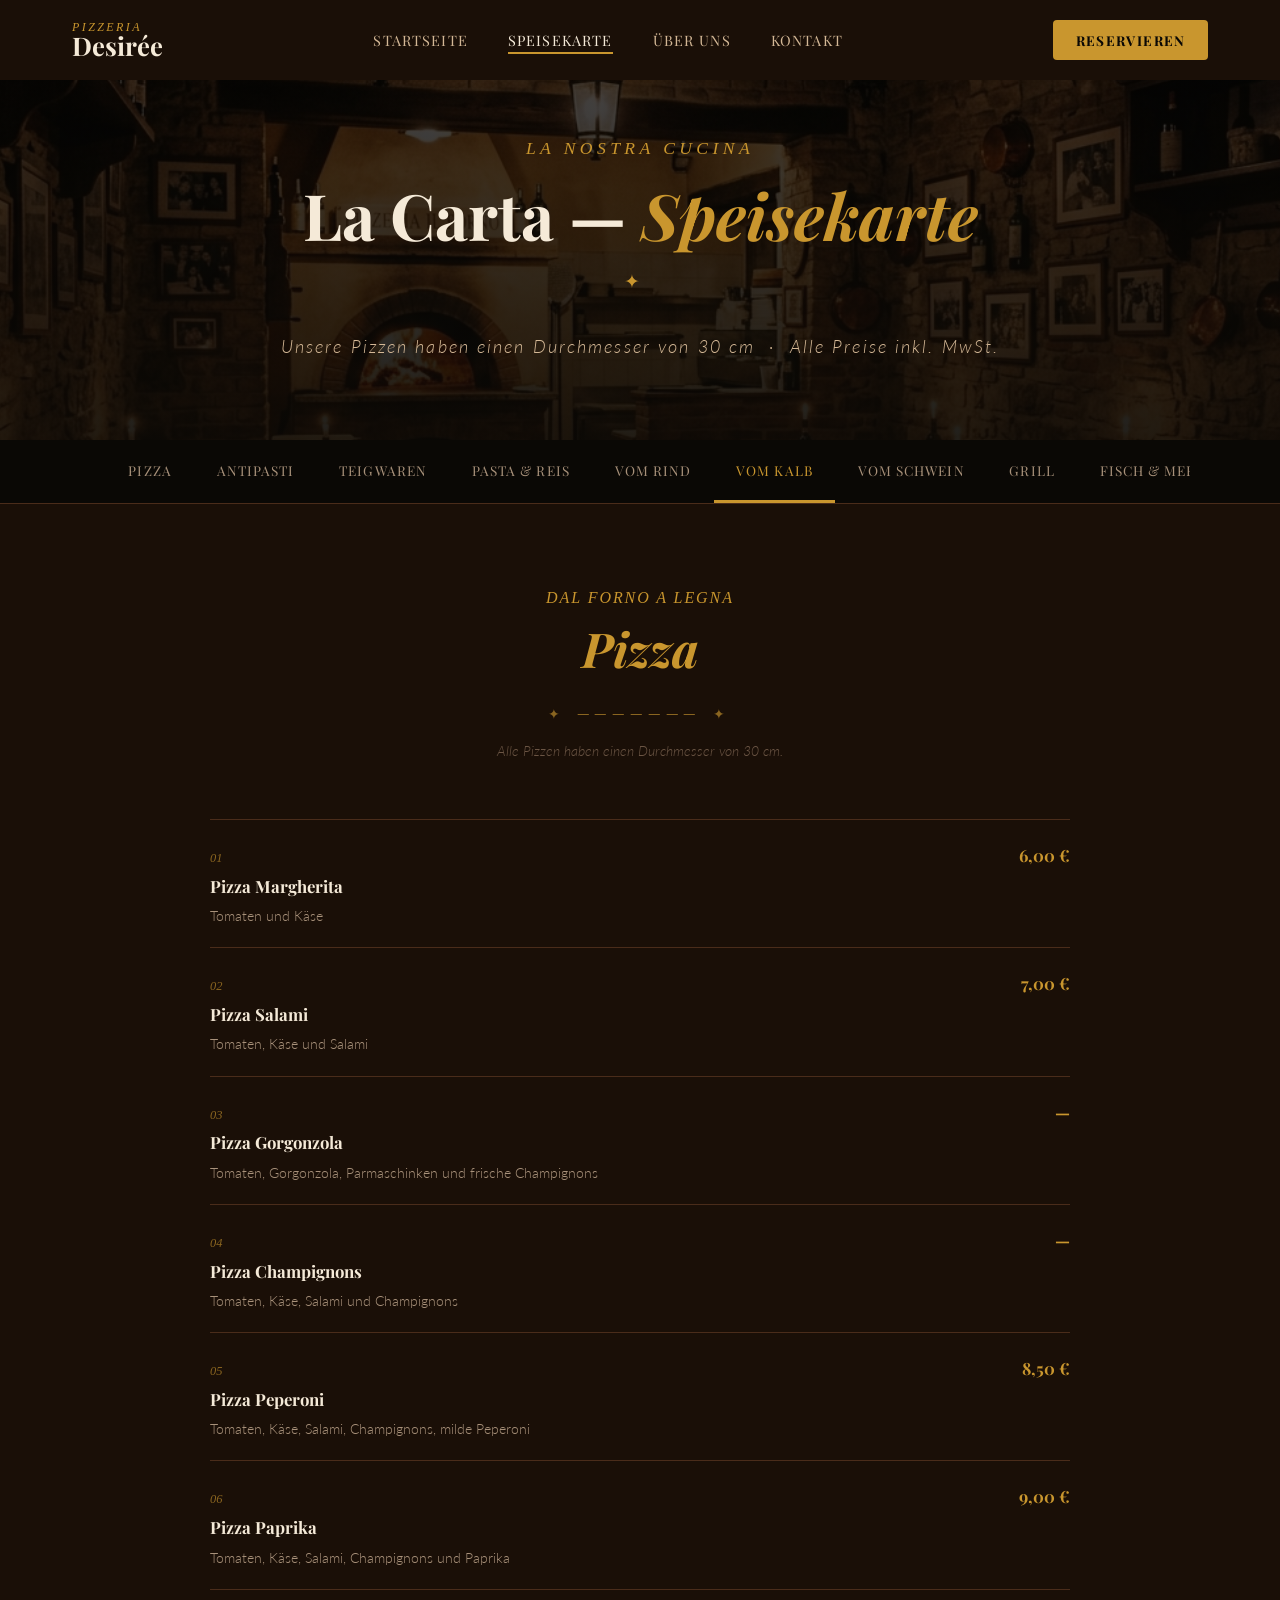
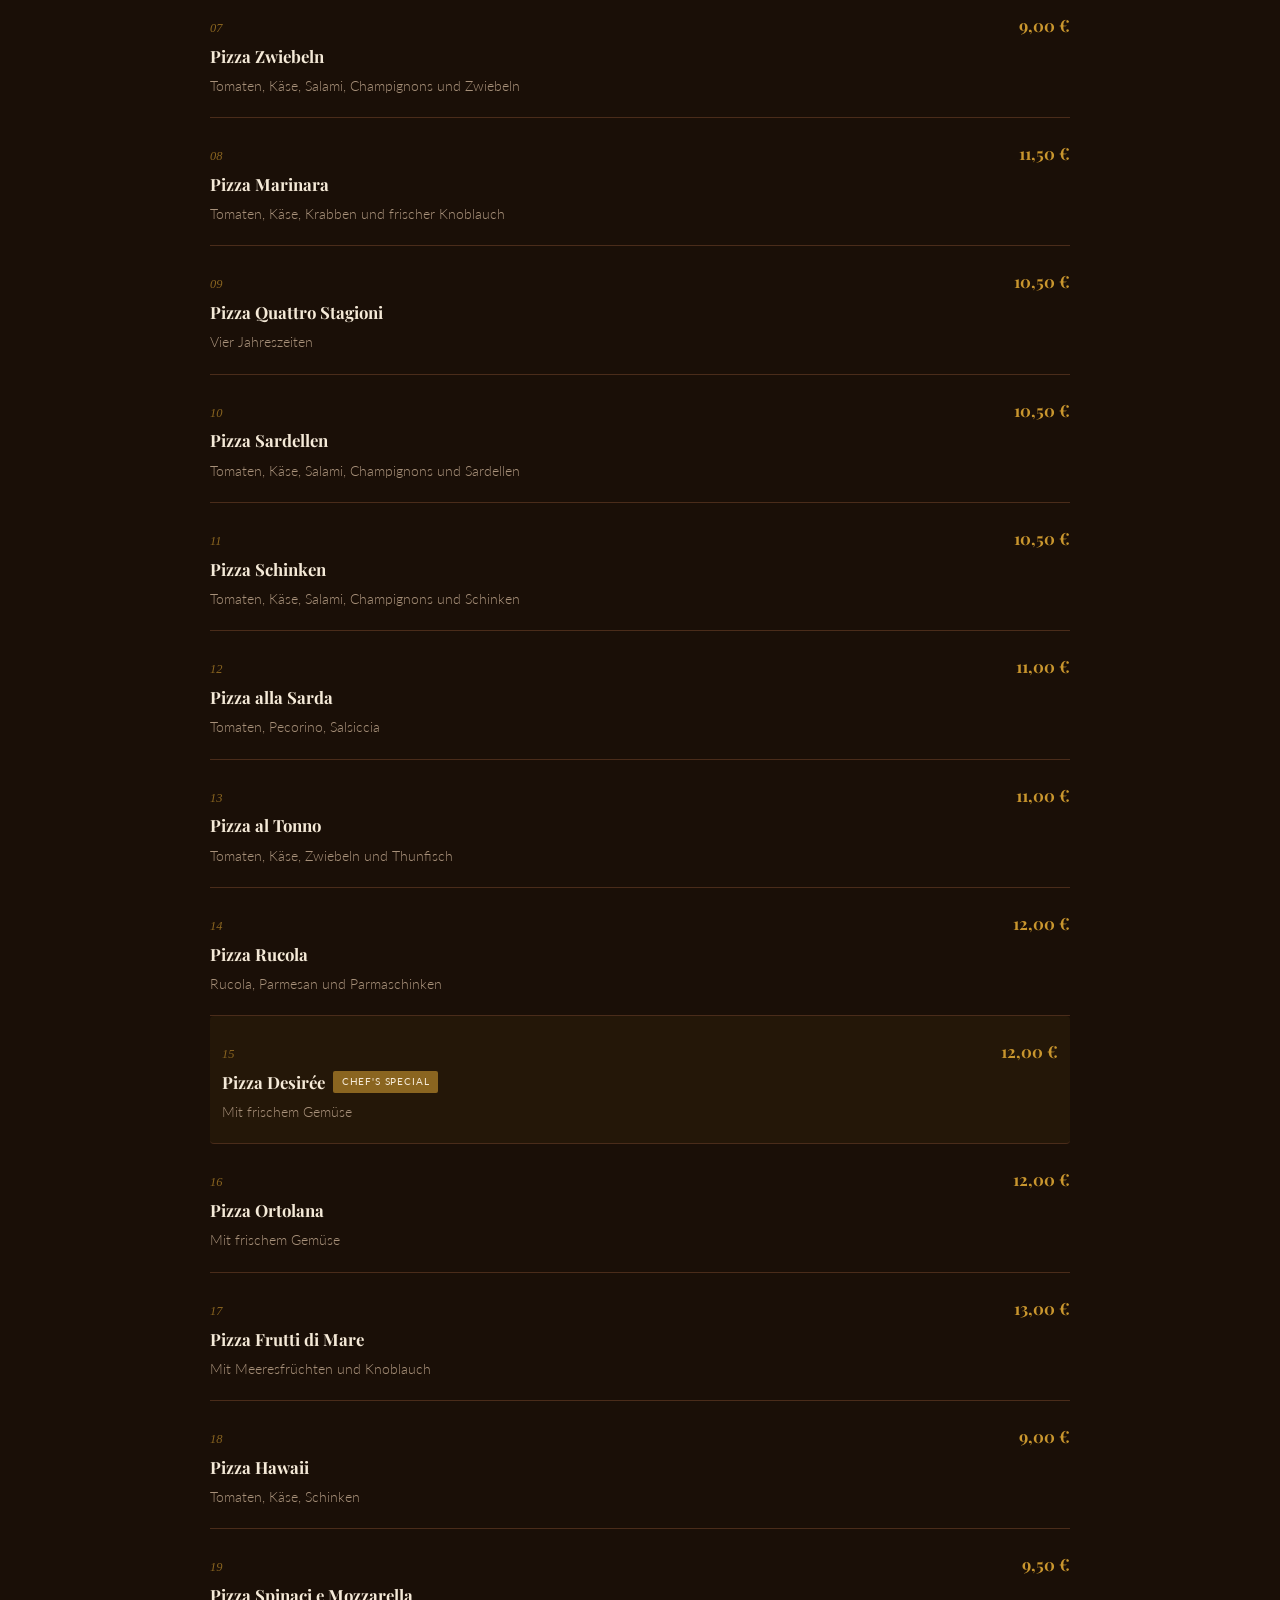
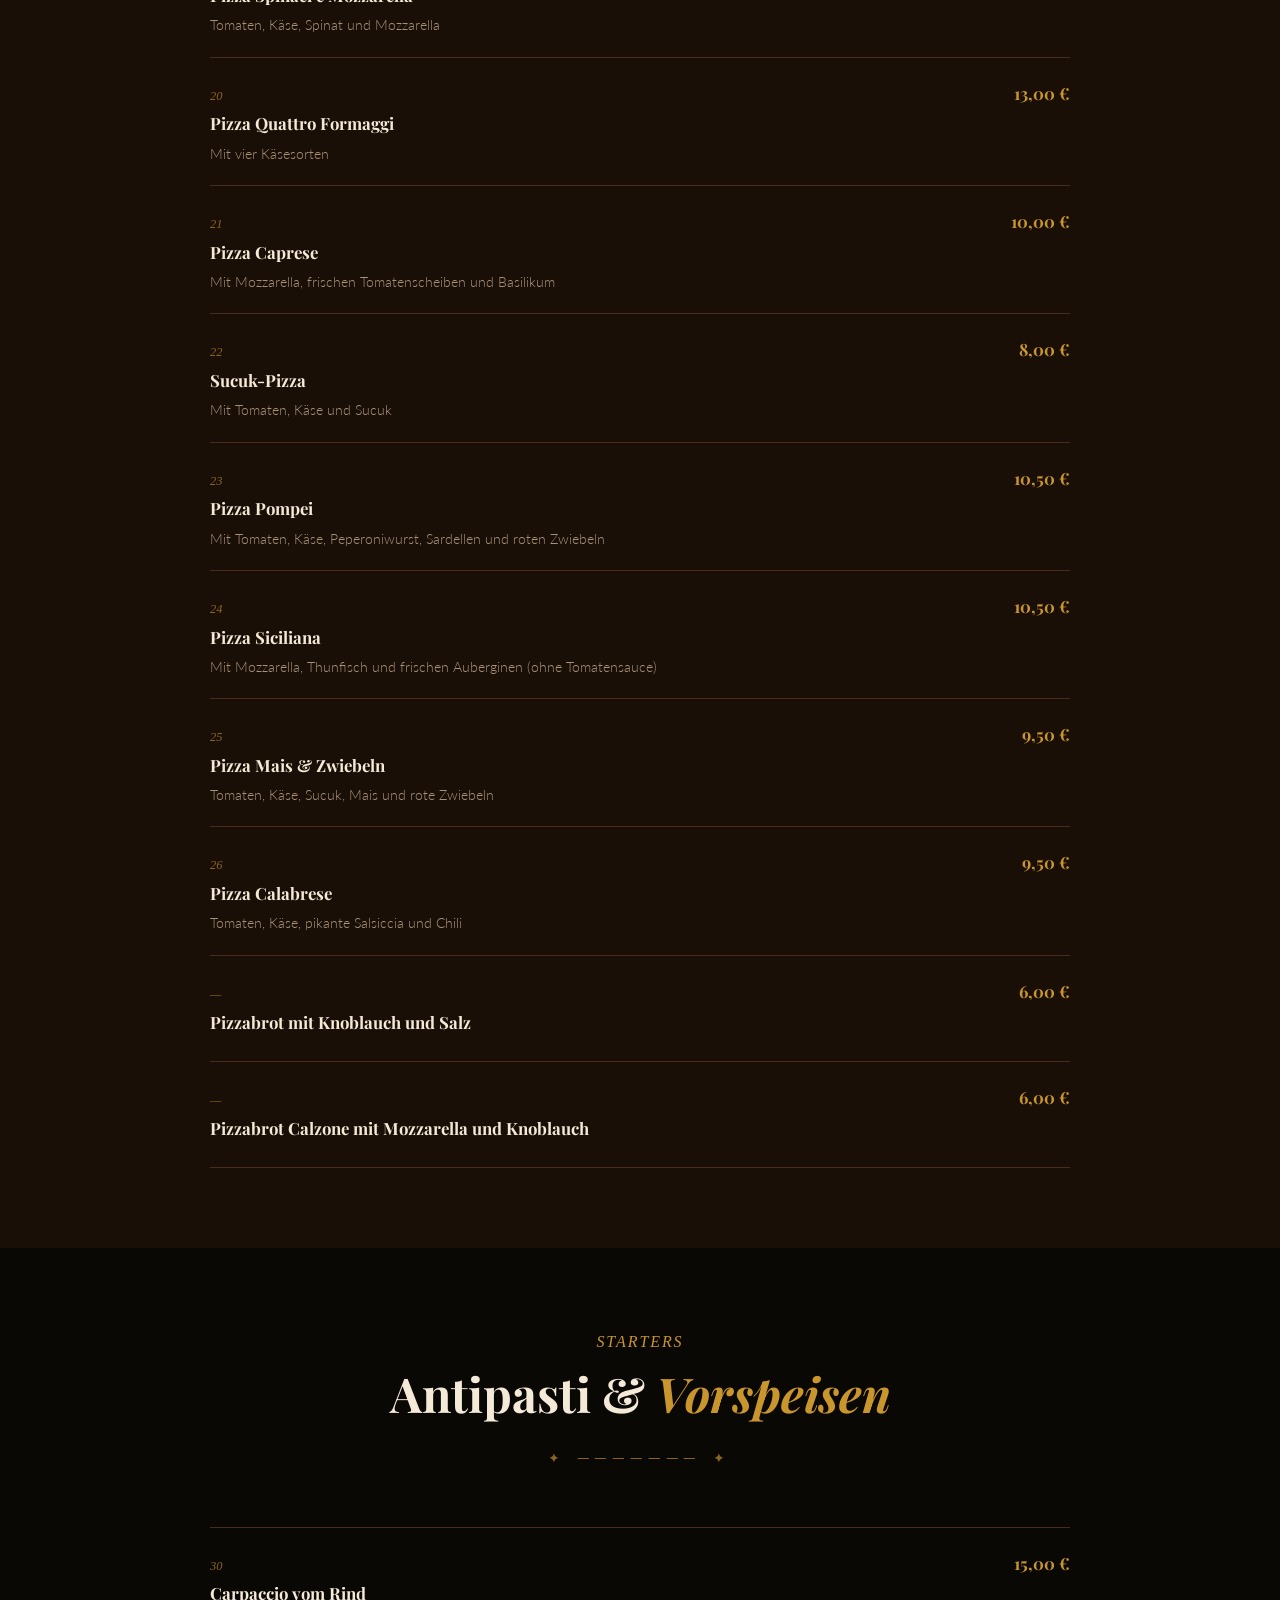
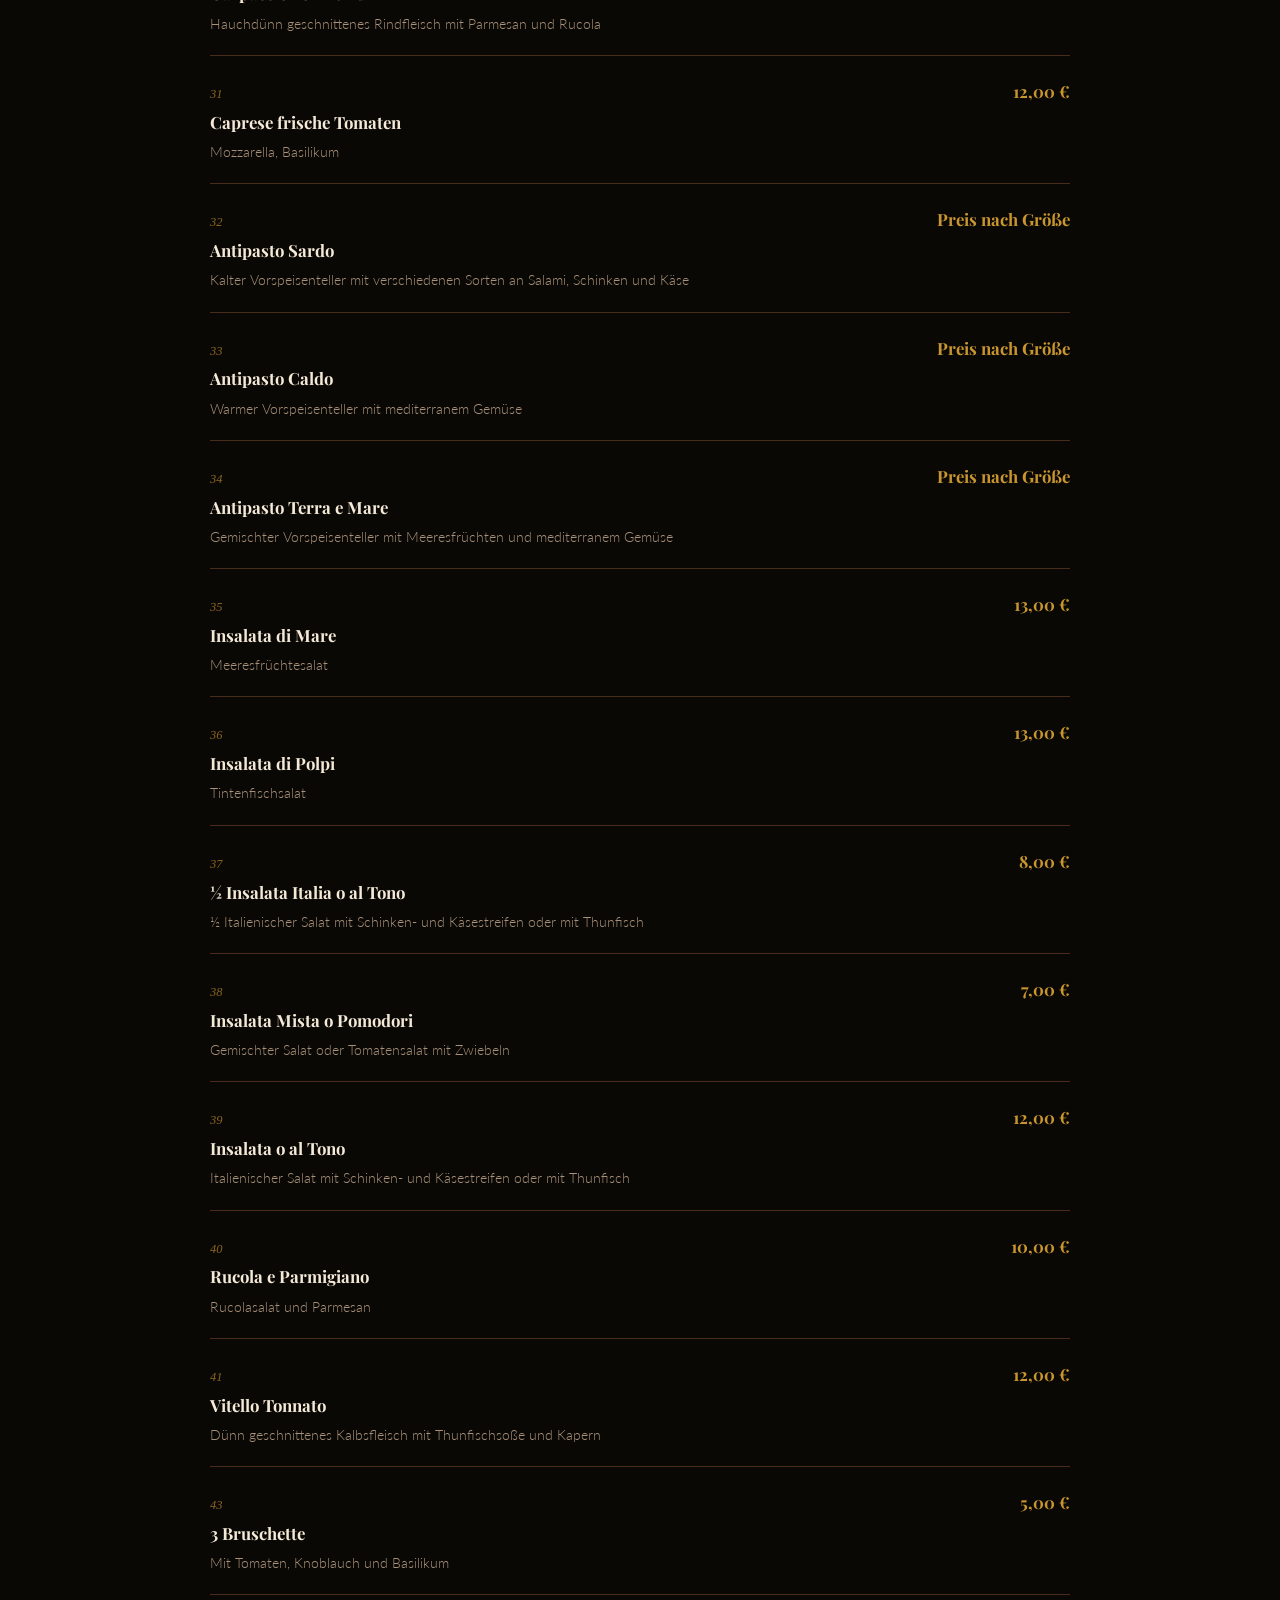
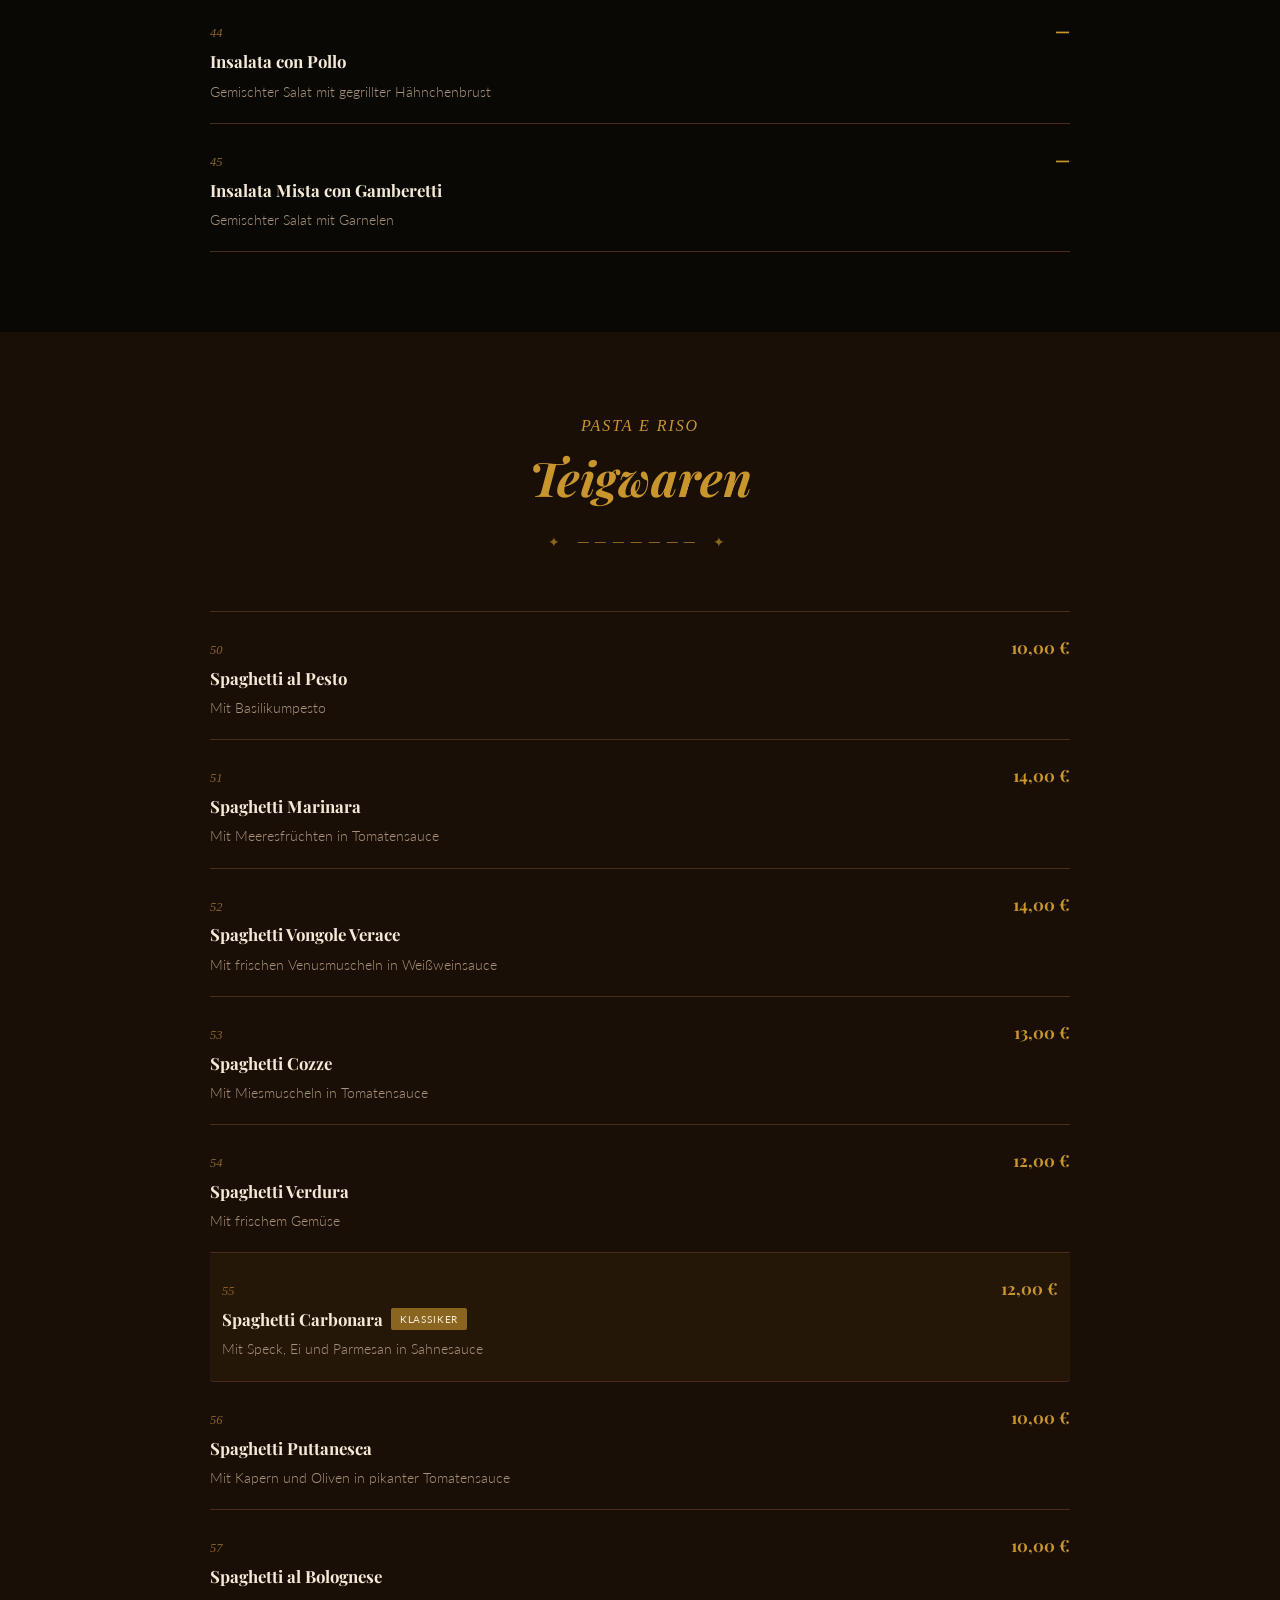
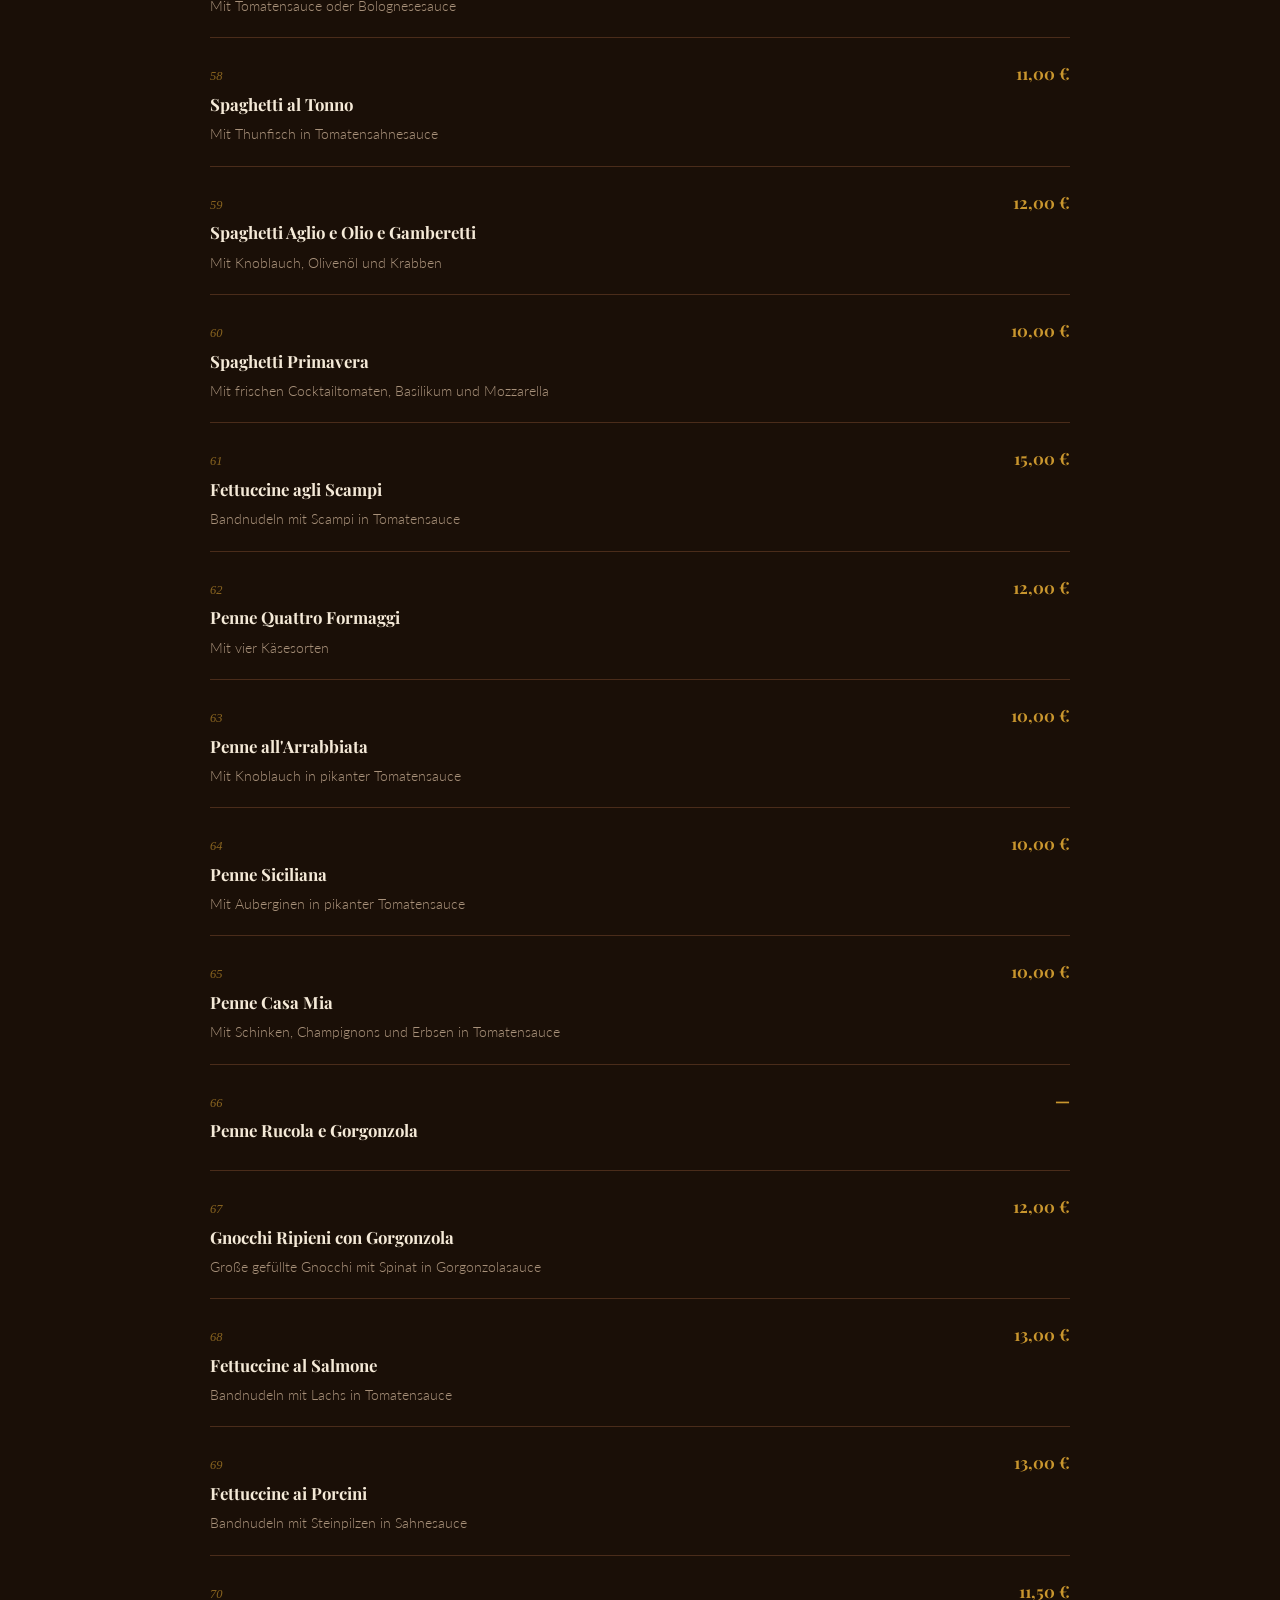
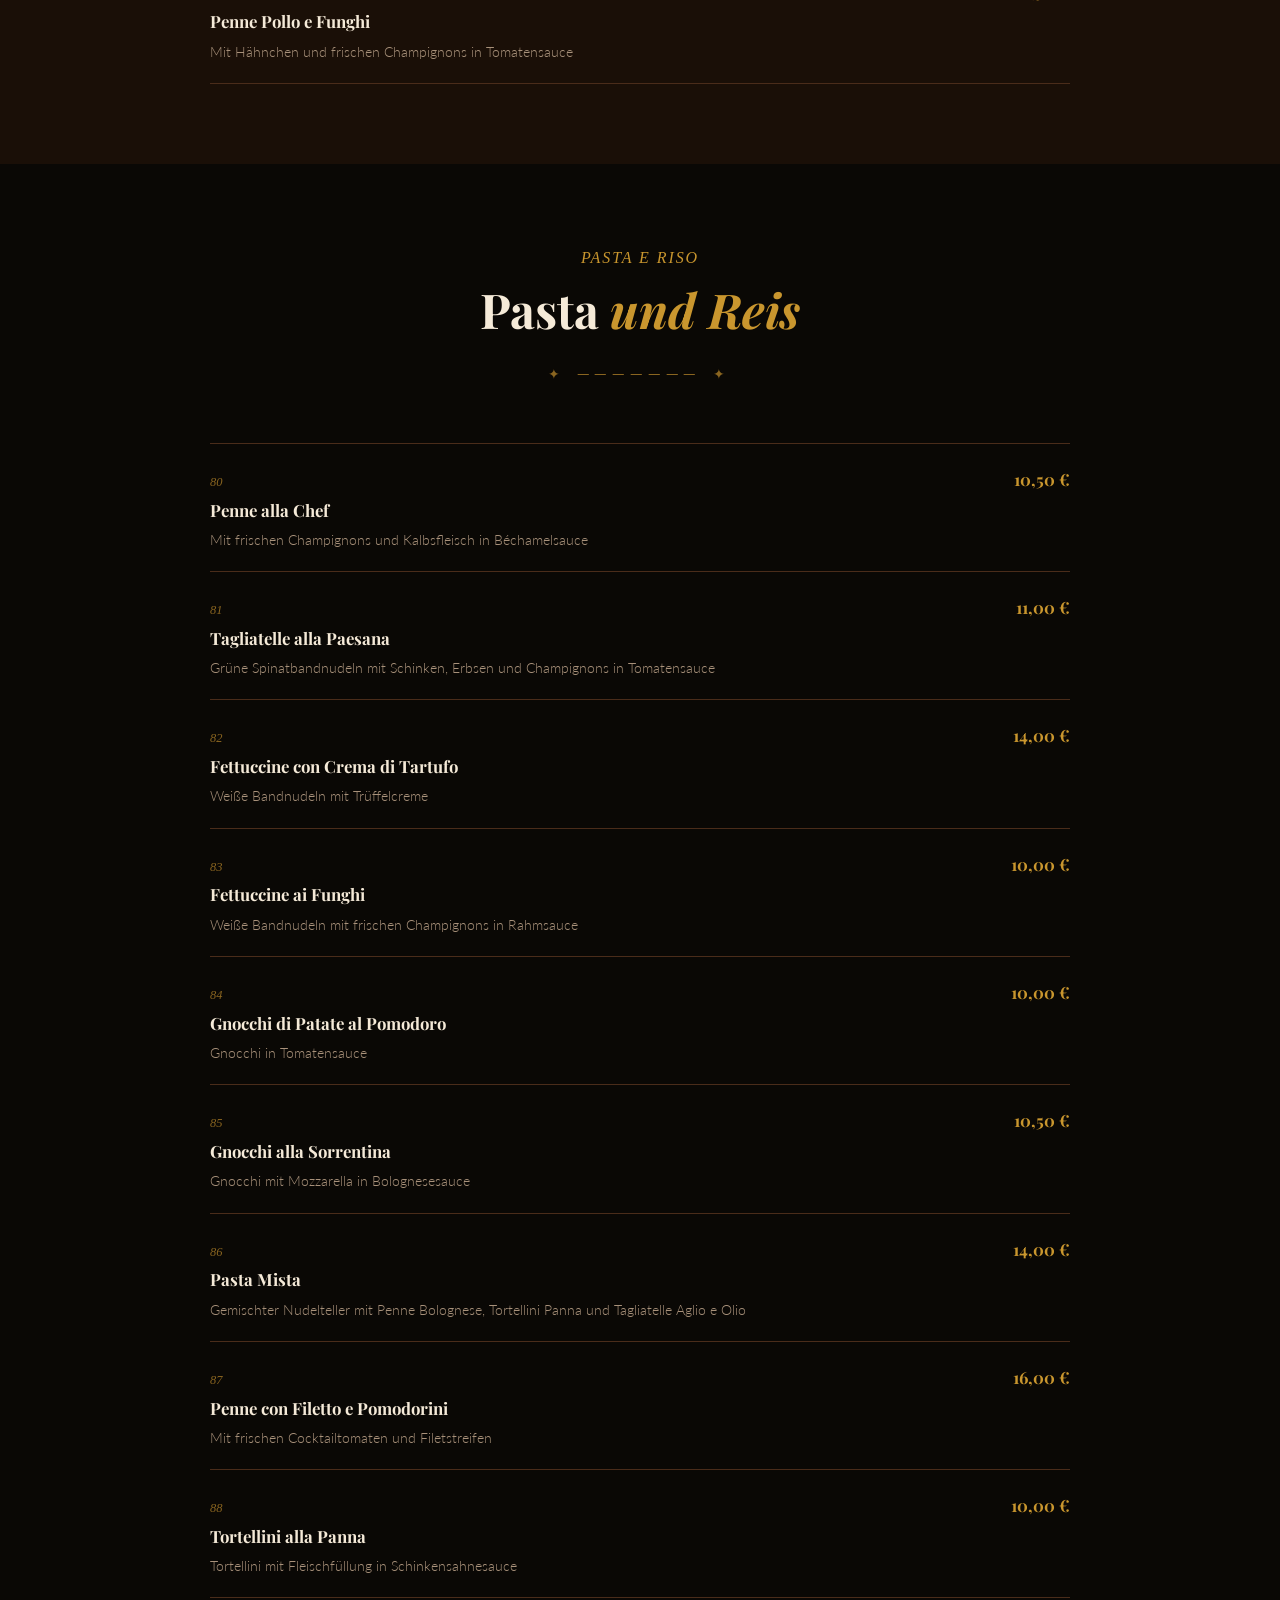
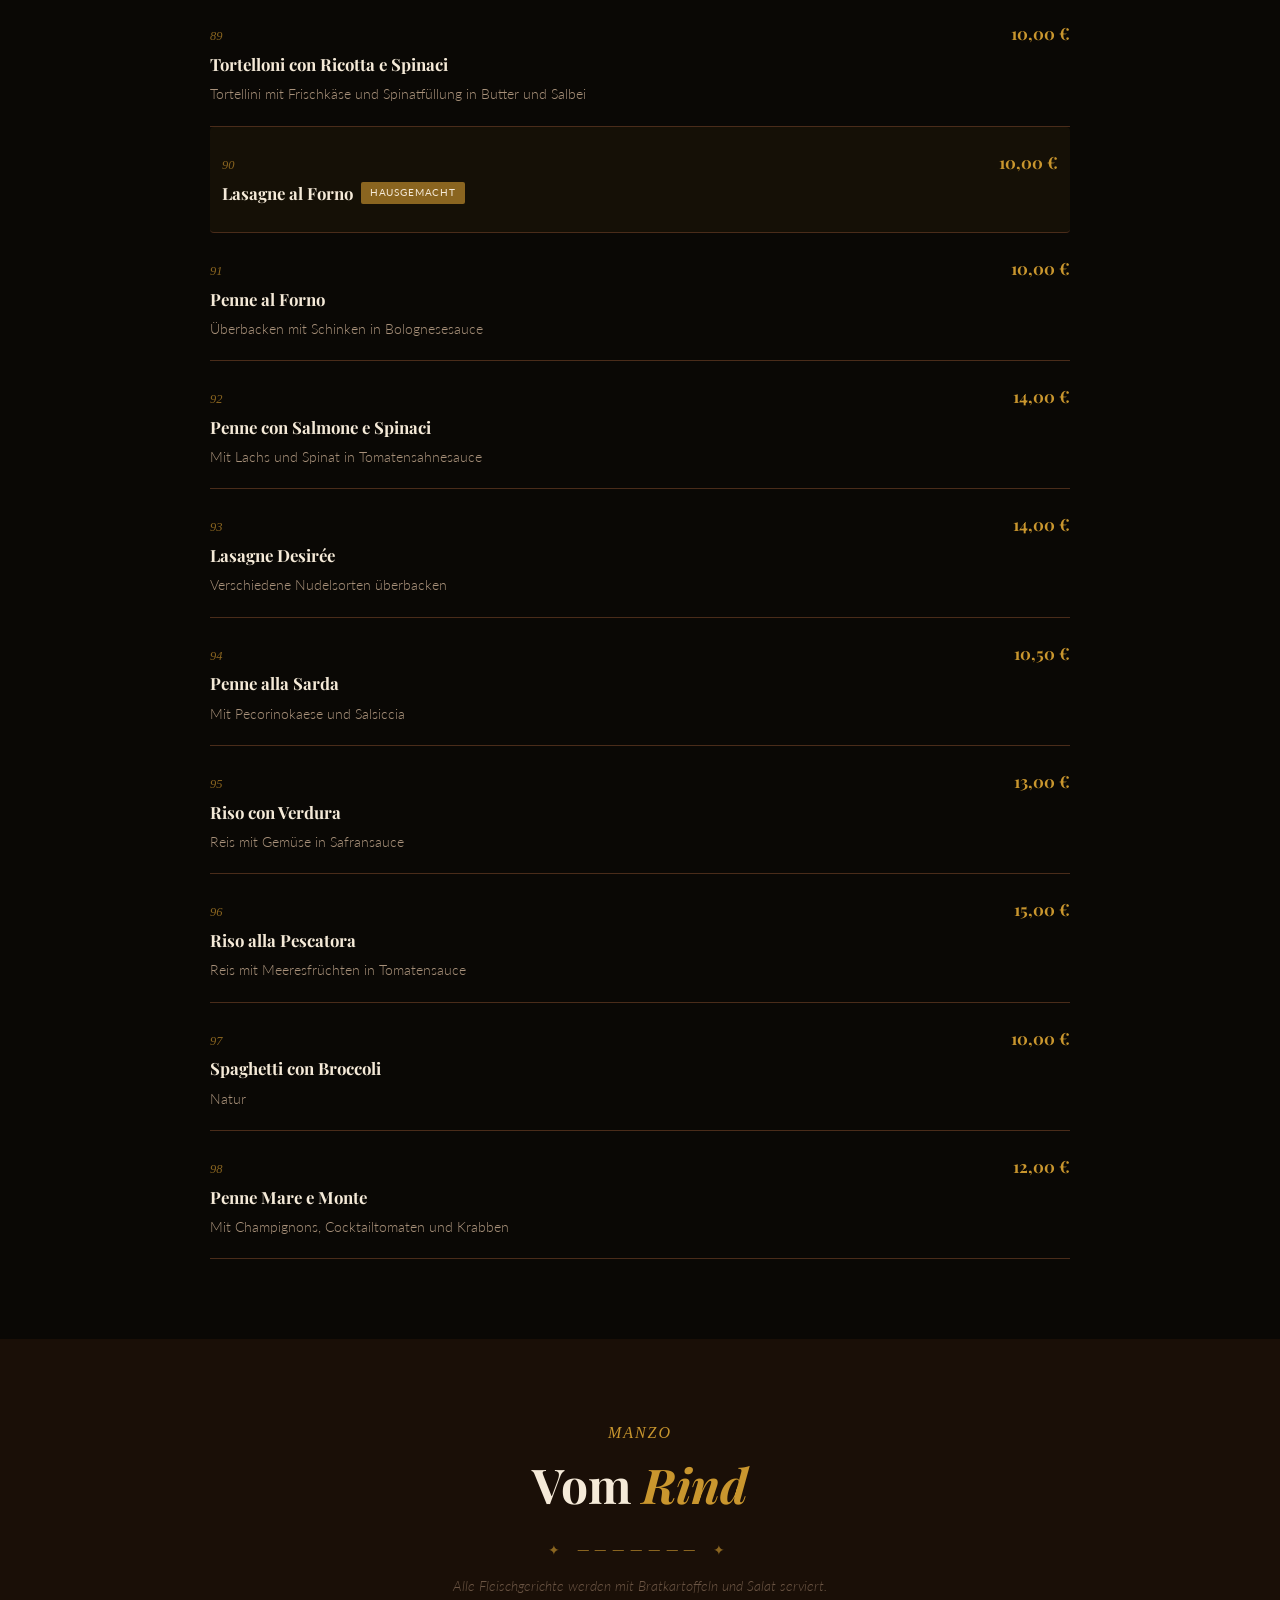
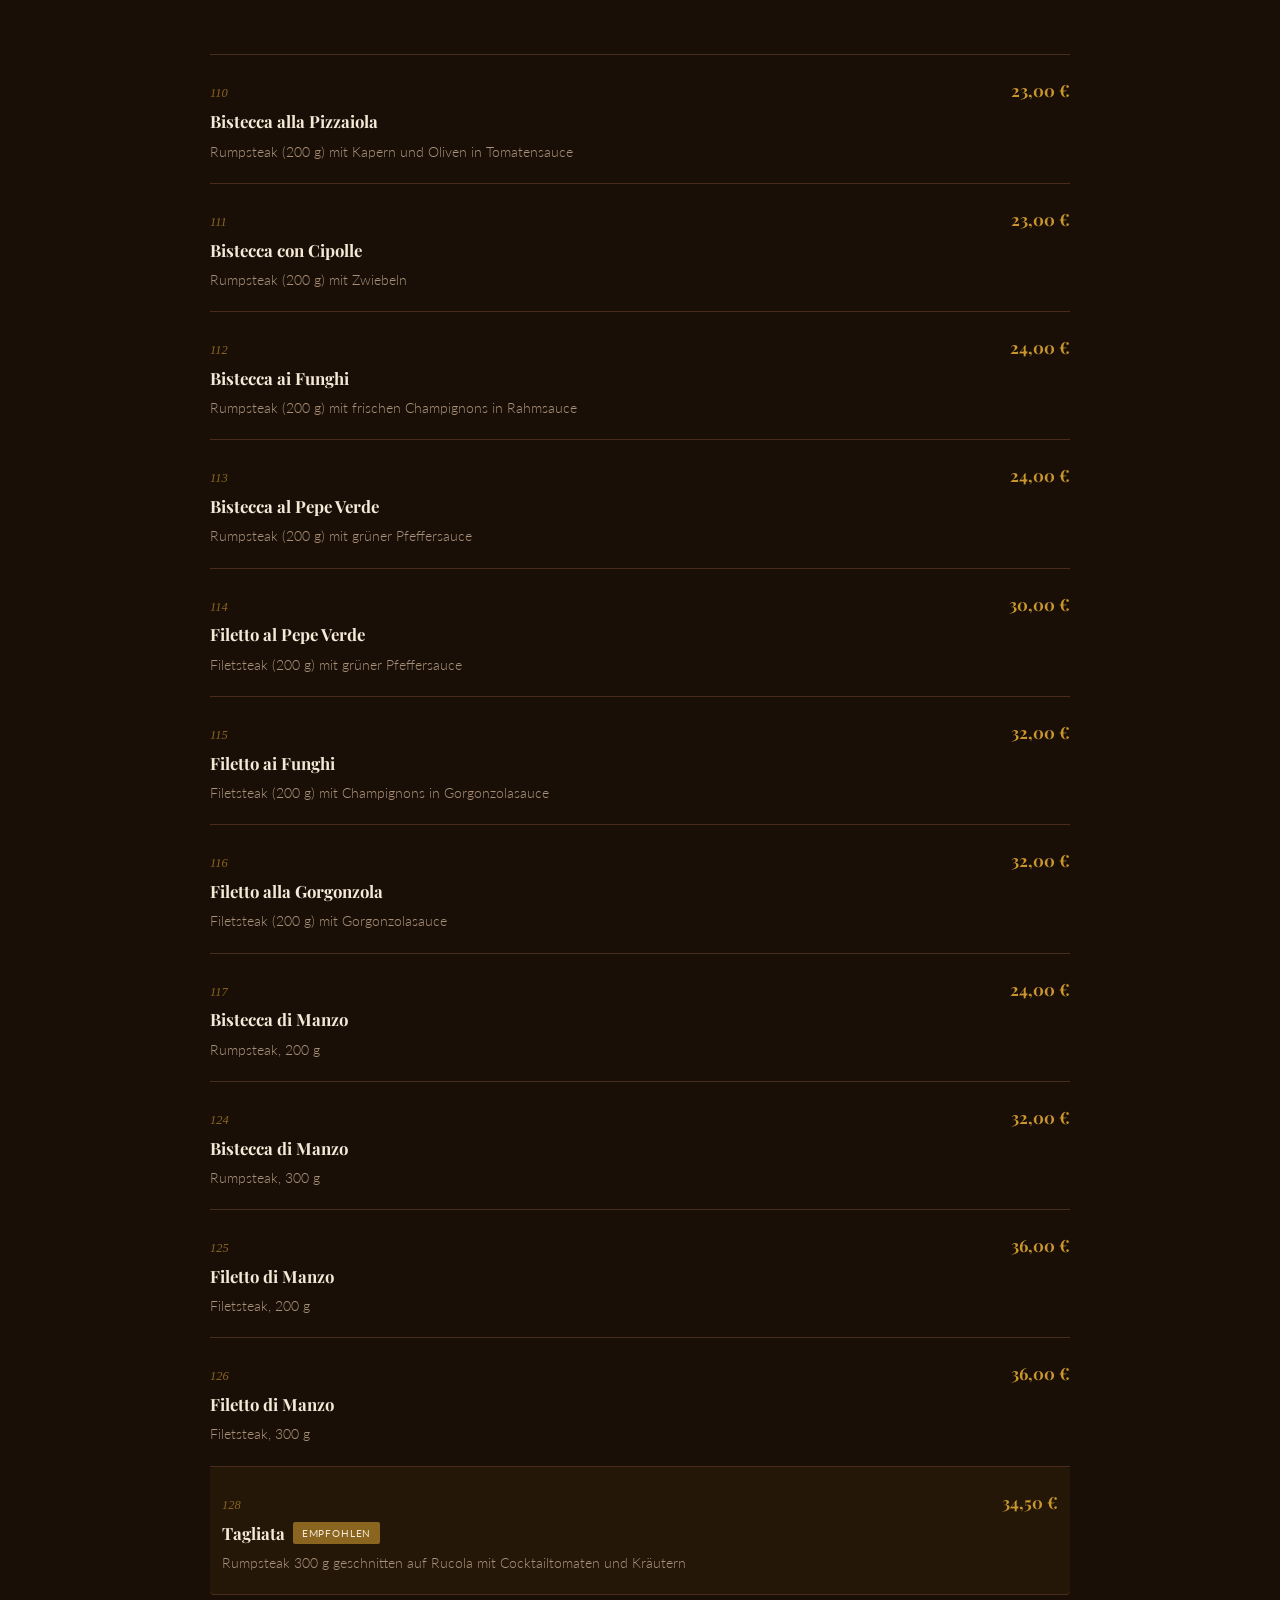
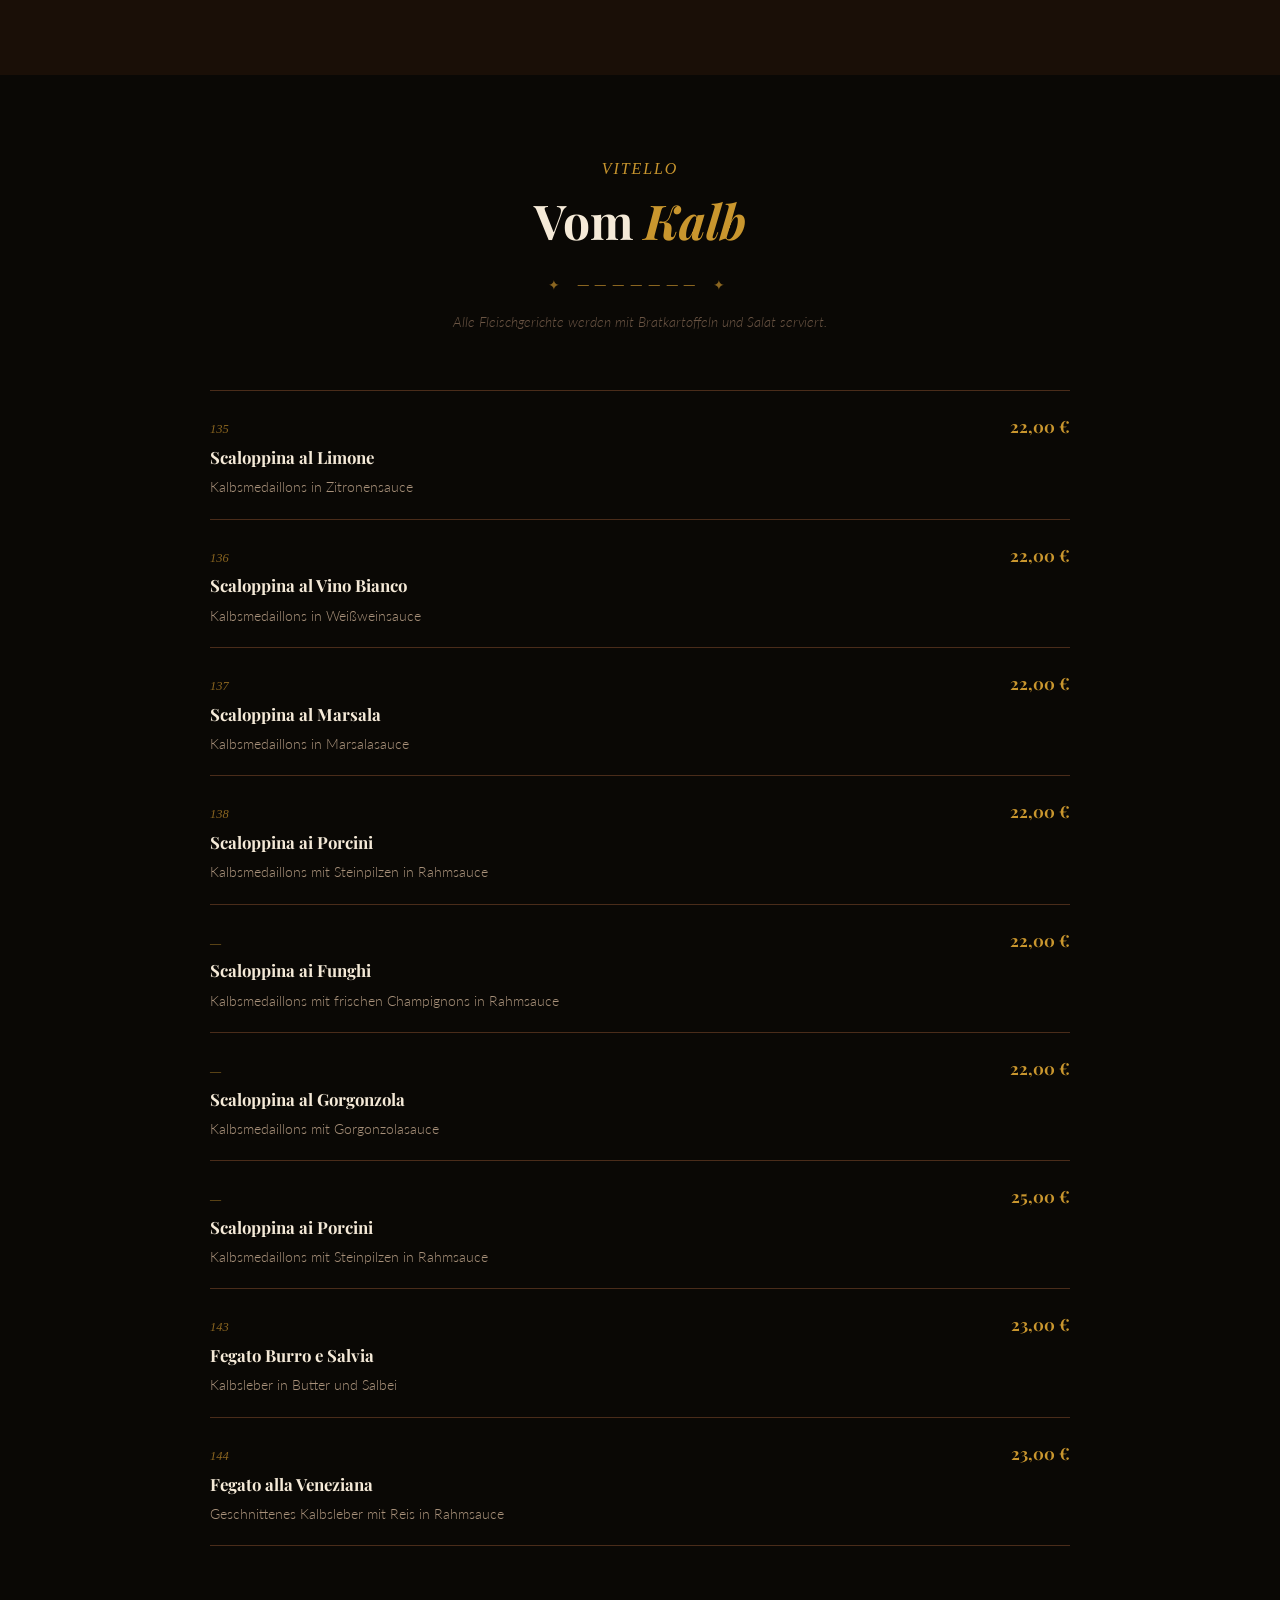
==== index.html @ 400027f9 "Add files via upload" ====
<!DOCTYPE html>
<html lang="de">
<head>
  <meta charset="UTF-8" />
  <meta name="viewport" content="width=device-width, initial-scale=1.0" />
  <title>Speisekarte – Pizzeria Desirée Bad Homburg</title>
  <meta name="description" content="Die vollständige Speisekarte der Pizzeria Desirée in Bad Homburg – Pizza, Pasta, Antipasti, Fleisch, Fisch, Desserts und mehr." />
  <link rel="stylesheet" href="style.css" />
  <link rel="preconnect" href="https://fonts.googleapis.com" />
  <link rel="preconnect" href="https://fonts.gstatic.com" crossorigin />
  <link href="https://fonts.googleapis.com/css2?family=Playfair+Display:ital,wght@0,400;0,700;1,400;1,700&family=IM+Fell+English:ital@0;1&family=Lato:wght@300;400&display=swap" rel="stylesheet" />
</head>
<body>

  <!-- ========== NAVIGATION ========== -->
  <nav id="navbar">
    <div class="nav-inner">
      <a href="index.html" class="nav-logo">
        <span class="logo-script">Pizzeria</span>
        <span class="logo-name">Desirée</span>
      </a>
      <ul class="nav-links">
        <li><a href="index.html" class="nav-link">Startseite</a></li>
        <li><a href="menu.html" class="nav-link active">Speisekarte</a></li>
        <li><a href="index.html#ueber-uns" class="nav-link">Über uns</a></li>
        <li><a href="index.html#kontakt" class="nav-link">Kontakt</a></li>
      </ul>
      <a href="tel:+4961722352" class="nav-cta" id="reserve-btn-menu">Reservieren</a>
      <button class="hamburger" id="hamburger-btn" aria-label="Menü öffnen">
        <span></span><span></span><span></span>
      </button>
    </div>
    <div class="mobile-menu" id="mobile-menu">
      <a href="index.html" class="mobile-link">Startseite</a>
      <a href="menu.html" class="mobile-link">Speisekarte</a>
      <a href="index.html#ueber-uns" class="mobile-link">Über uns</a>
      <a href="index.html#kontakt" class="mobile-link">Kontakt</a>
      <a href="tel:+4961722352" class="mobile-link mobile-cta">☎ Reservieren</a>
    </div>
  </nav>

  <!-- ========== MENU HERO ========== -->
  <header class="page-hero">
    <div class="hero-bg"></div>
    <div class="hero-overlay dark"></div>
    <div class="page-hero-content">
      <p class="hero-tagline">La nostra cucina</p>
      <h1 class="hero-title">La Carta &mdash; <em>Speisekarte</em></h1>
      <div class="hero-divider"><span>✦</span></div>
      <p class="hero-subtitle">Unsere Pizzen haben einen Durchmesser von 30 cm &nbsp;·&nbsp; Alle Preise inkl. MwSt.</p>
    </div>
  </header>

  <!-- ========== CATEGORY NAVIGATION ========== -->
  <nav class="menu-cat-nav" id="menu-cat-nav">
    <div class="menu-cat-inner">
      <a href="#pizza"      class="cat-link" id="cat-pizza">Pizza</a>
      <a href="#antipasti"  class="cat-link" id="cat-antipasti">Antipasti</a>
      <a href="#pasta-tgw"  class="cat-link" id="cat-pasta-tgw">Teigwaren</a>
      <a href="#pasta-reis" class="cat-link" id="cat-pasta-reis">Pasta &amp; Reis</a>
      <a href="#manzo"      class="cat-link" id="cat-manzo">Vom Rind</a>
      <a href="#vitello"    class="cat-link" id="cat-vitello">Vom Kalb</a>
      <a href="#maiale"     class="cat-link" id="cat-maiale">Vom Schwein</a>
      <a href="#griglia"    class="cat-link" id="cat-griglia">Grill</a>
      <a href="#dalmare"    class="cat-link" id="cat-dalmare">Fisch &amp; Meer</a>
      <a href="#suppen"     class="cat-link" id="cat-suppen">Suppen</a>
      <a href="#kinder"     class="cat-link" id="cat-kinder">Kinder</a>
      <a href="#dessert"    class="cat-link" id="cat-dessert">Dessert</a>
      <a href="#extras"     class="cat-link" id="cat-extras">Extras</a>
    </div>
  </nav>

  <!-- ========== MENU SECTIONS ========== -->
  <main class="menu-main">

    <!-- ── PIZZA ── -->
    <section class="menu-section" id="pizza">
      <div class="menu-section-inner">
        <div class="menu-section-header">
          <p class="section-tag">Dal Forno a Legna</p>
          <h2 class="section-title"><em>Pizza</em></h2>
          <div class="menu-ornament">✦ ─────── ✦</div>
          <p class="menu-note">Alle Pizzen haben einen Durchmesser von 30 cm.</p>
        </div>
        <div class="menu-items">
          <div class="menu-item" id="mi-p01"><div class="mi-info"><span class="mi-num">01</span><h3>Pizza Margherita</h3><p>Tomaten und Käse</p></div><span class="mi-price">6,00 €</span></div>
          <div class="menu-item" id="mi-p02"><div class="mi-info"><span class="mi-num">02</span><h3>Pizza Salami</h3><p>Tomaten, Käse und Salami</p></div><span class="mi-price">7,00 €</span></div>
          <div class="menu-item" id="mi-p03"><div class="mi-info"><span class="mi-num">03</span><h3>Pizza Gorgonzola</h3><p>Tomaten, Gorgonzola, Parmaschinken und frische Champignons</p></div><span class="mi-price">—</span></div>
          <div class="menu-item" id="mi-p04"><div class="mi-info"><span class="mi-num">04</span><h3>Pizza Champignons</h3><p>Tomaten, Käse, Salami und Champignons</p></div><span class="mi-price">—</span></div>
          <div class="menu-item" id="mi-p05"><div class="mi-info"><span class="mi-num">05</span><h3>Pizza Peperoni</h3><p>Tomaten, Käse, Salami, Champignons, milde Peperoni</p></div><span class="mi-price">8,50 €</span></div>
          <div class="menu-item" id="mi-p06"><div class="mi-info"><span class="mi-num">06</span><h3>Pizza Paprika</h3><p>Tomaten, Käse, Salami, Champignons und Paprika</p></div><span class="mi-price">9,00 €</span></div>
          <div class="menu-item" id="mi-p07"><div class="mi-info"><span class="mi-num">07</span><h3>Pizza Zwiebeln</h3><p>Tomaten, Käse, Salami, Champignons und Zwiebeln</p></div><span class="mi-price">9,00 €</span></div>
          <div class="menu-item" id="mi-p08"><div class="mi-info"><span class="mi-num">08</span><h3>Pizza Marinara</h3><p>Tomaten, Käse, Krabben und frischer Knoblauch</p></div><span class="mi-price">11,50 €</span></div>
          <div class="menu-item" id="mi-p09"><div class="mi-info"><span class="mi-num">09</span><h3>Pizza Quattro Stagioni</h3><p>Vier Jahreszeiten</p></div><span class="mi-price">10,50 €</span></div>
          <div class="menu-item" id="mi-p10"><div class="mi-info"><span class="mi-num">10</span><h3>Pizza Sardellen</h3><p>Tomaten, Käse, Salami, Champignons und Sardellen</p></div><span class="mi-price">10,50 €</span></div>
          <div class="menu-item" id="mi-p11"><div class="mi-info"><span class="mi-num">11</span><h3>Pizza Schinken</h3><p>Tomaten, Käse, Salami, Champignons und Schinken</p></div><span class="mi-price">10,50 €</span></div>
          <div class="menu-item" id="mi-p12"><div class="mi-info"><span class="mi-num">12</span><h3>Pizza alla Sarda</h3><p>Tomaten, Pecorino, Salsiccia</p></div><span class="mi-price">11,00 €</span></div>
          <div class="menu-item" id="mi-p13"><div class="mi-info"><span class="mi-num">13</span><h3>Pizza al Tonno</h3><p>Tomaten, Käse, Zwiebeln und Thunfisch</p></div><span class="mi-price">11,00 €</span></div>
          <div class="menu-item" id="mi-p14"><div class="mi-info"><span class="mi-num">14</span><h3>Pizza Rucola</h3><p>Rucola, Parmesan und Parmaschinken</p></div><span class="mi-price">12,00 €</span></div>
          <div class="menu-item featured" id="mi-p15"><div class="mi-info"><span class="mi-num">15</span><h3>Pizza Desirée <span class="badge">Chef's Special</span></h3><p>Mit frischem Gemüse</p></div><span class="mi-price">12,00 €</span></div>
          <div class="menu-item" id="mi-p16"><div class="mi-info"><span class="mi-num">16</span><h3>Pizza Ortolana</h3><p>Mit frischem Gemüse</p></div><span class="mi-price">12,00 €</span></div>
          <div class="menu-item" id="mi-p17"><div class="mi-info"><span class="mi-num">17</span><h3>Pizza Frutti di Mare</h3><p>Mit Meeresfrüchten und Knoblauch</p></div><span class="mi-price">13,00 €</span></div>
          <div class="menu-item" id="mi-p18"><div class="mi-info"><span class="mi-num">18</span><h3>Pizza Hawaii</h3><p>Tomaten, Käse, Schinken</p></div><span class="mi-price">9,00 €</span></div>
          <div class="menu-item" id="mi-p19"><div class="mi-info"><span class="mi-num">19</span><h3>Pizza Spinaci e Mozzarella</h3><p>Tomaten, Käse, Spinat und Mozzarella</p></div><span class="mi-price">9,50 €</span></div>
          <div class="menu-item" id="mi-p20"><div class="mi-info"><span class="mi-num">20</span><h3>Pizza Quattro Formaggi</h3><p>Mit vier Käsesorten</p></div><span class="mi-price">13,00 €</span></div>
          <div class="menu-item" id="mi-p21"><div class="mi-info"><span class="mi-num">21</span><h3>Pizza Caprese</h3><p>Mit Mozzarella, frischen Tomatenscheiben und Basilikum</p></div><span class="mi-price">10,00 €</span></div>
          <div class="menu-item" id="mi-p22"><div class="mi-info"><span class="mi-num">22</span><h3>Sucuk-Pizza</h3><p>Mit Tomaten, Käse und Sucuk</p></div><span class="mi-price">8,00 €</span></div>
          <div class="menu-item" id="mi-p23"><div class="mi-info"><span class="mi-num">23</span><h3>Pizza Pompei</h3><p>Mit Tomaten, Käse, Peperoniwurst, Sardellen und roten Zwiebeln</p></div><span class="mi-price">10,50 €</span></div>
          <div class="menu-item" id="mi-p24"><div class="mi-info"><span class="mi-num">24</span><h3>Pizza Siciliana</h3><p>Mit Mozzarella, Thunfisch und frischen Auberginen (ohne Tomatensauce)</p></div><span class="mi-price">10,50 €</span></div>
          <div class="menu-item" id="mi-p25"><div class="mi-info"><span class="mi-num">25</span><h3>Pizza Mais &amp; Zwiebeln</h3><p>Tomaten, Käse, Sucuk, Mais und rote Zwiebeln</p></div><span class="mi-price">9,50 €</span></div>
          <div class="menu-item" id="mi-p26"><div class="mi-info"><span class="mi-num">26</span><h3>Pizza Calabrese</h3><p>Tomaten, Käse, pikante Salsiccia und Chili</p></div><span class="mi-price">9,50 €</span></div>
          <div class="menu-item" id="mi-pb1"><div class="mi-info"><span class="mi-num">—</span><h3>Pizzabrot mit Knoblauch und Salz</h3><p></p></div><span class="mi-price">6,00 €</span></div>
          <div class="menu-item" id="mi-pb2"><div class="mi-info"><span class="mi-num">—</span><h3>Pizzabrot Calzone mit Mozzarella und Knoblauch</h3><p></p></div><span class="mi-price">6,00 €</span></div>
        </div>
      </div>
    </section>

    <!-- ── ANTIPASTI ── -->
    <section class="menu-section alt" id="antipasti">
      <div class="menu-section-inner">
        <div class="menu-section-header">
          <p class="section-tag">Starters</p>
          <h2 class="section-title">Antipasti &amp; <em>Vorspeisen</em></h2>
          <div class="menu-ornament">✦ ─────── ✦</div>
        </div>
        <div class="menu-items">
          <div class="menu-item" id="mi-a30"><div class="mi-info"><span class="mi-num">30</span><h3>Carpaccio vom Rind</h3><p>Hauchdünn geschnittenes Rindfleisch mit Parmesan und Rucola</p></div><span class="mi-price">15,00 €</span></div>
          <div class="menu-item" id="mi-a31"><div class="mi-info"><span class="mi-num">31</span><h3>Caprese frische Tomaten</h3><p>Mozzarella, Basilikum</p></div><span class="mi-price">12,00 €</span></div>
          <div class="menu-item" id="mi-a32"><div class="mi-info"><span class="mi-num">32</span><h3>Antipasto Sardo</h3><p>Kalter Vorspeisenteller mit verschiedenen Sorten an Salami, Schinken und Käse</p></div><span class="mi-price">Preis nach Größe</span></div>
          <div class="menu-item" id="mi-a33"><div class="mi-info"><span class="mi-num">33</span><h3>Antipasto Caldo</h3><p>Warmer Vorspeisenteller mit mediterranem Gemüse</p></div><span class="mi-price">Preis nach Größe</span></div>
          <div class="menu-item" id="mi-a34"><div class="mi-info"><span class="mi-num">34</span><h3>Antipasto Terra e Mare</h3><p>Gemischter Vorspeisenteller mit Meeresfrüchten und mediterranem Gemüse</p></div><span class="mi-price">Preis nach Größe</span></div>
          <div class="menu-item" id="mi-a35"><div class="mi-info"><span class="mi-num">35</span><h3>Insalata di Mare</h3><p>Meeresfrüchtesalat</p></div><span class="mi-price">13,00 €</span></div>
          <div class="menu-item" id="mi-a36"><div class="mi-info"><span class="mi-num">36</span><h3>Insalata di Polpi</h3><p>Tintenfischsalat</p></div><span class="mi-price">13,00 €</span></div>
          <div class="menu-item" id="mi-a37"><div class="mi-info"><span class="mi-num">37</span><h3>½ Insalata Italia o al Tono</h3><p>½ Italienischer Salat mit Schinken- und Käsestreifen oder mit Thunfisch</p></div><span class="mi-price">8,00 €</span></div>
          <div class="menu-item" id="mi-a38"><div class="mi-info"><span class="mi-num">38</span><h3>Insalata Mista o Pomodori</h3><p>Gemischter Salat oder Tomatensalat mit Zwiebeln</p></div><span class="mi-price">7,00 €</span></div>
          <div class="menu-item" id="mi-a39"><div class="mi-info"><span class="mi-num">39</span><h3>Insalata o al Tono</h3><p>Italienischer Salat mit Schinken- und Käsestreifen oder mit Thunfisch</p></div><span class="mi-price">12,00 €</span></div>
          <div class="menu-item" id="mi-a40"><div class="mi-info"><span class="mi-num">40</span><h3>Rucola e Parmigiano</h3><p>Rucolasalat und Parmesan</p></div><span class="mi-price">10,00 €</span></div>
          <div class="menu-item" id="mi-a41"><div class="mi-info"><span class="mi-num">41</span><h3>Vitello Tonnato</h3><p>Dünn geschnittenes Kalbsfleisch mit Thunfischsoße und Kapern</p></div><span class="mi-price">12,00 €</span></div>
          <div class="menu-item" id="mi-a43"><div class="mi-info"><span class="mi-num">43</span><h3>3 Bruschette</h3><p>Mit Tomaten, Knoblauch und Basilikum</p></div><span class="mi-price">5,00 €</span></div>
          <div class="menu-item" id="mi-a44"><div class="mi-info"><span class="mi-num">44</span><h3>Insalata con Pollo</h3><p>Gemischter Salat mit gegrillter Hähnchenbrust</p></div><span class="mi-price">—</span></div>
          <div class="menu-item" id="mi-a45"><div class="mi-info"><span class="mi-num">45</span><h3>Insalata Mista con Gamberetti</h3><p>Gemischter Salat mit Garnelen</p></div><span class="mi-price">—</span></div>
        </div>
      </div>
    </section>

    <!-- ── PASTA / TEIGWAREN ── -->
    <section class="menu-section" id="pasta-tgw">
      <div class="menu-section-inner">
        <div class="menu-section-header">
          <p class="section-tag">Pasta e Riso</p>
          <h2 class="section-title"><em>Teigwaren</em></h2>
          <div class="menu-ornament">✦ ─────── ✦</div>
        </div>
        <div class="menu-items">
          <div class="menu-item" id="mi-t50"><div class="mi-info"><span class="mi-num">50</span><h3>Spaghetti al Pesto</h3><p>Mit Basilikumpesto</p></div><span class="mi-price">10,00 €</span></div>
          <div class="menu-item" id="mi-t51"><div class="mi-info"><span class="mi-num">51</span><h3>Spaghetti Marinara</h3><p>Mit Meeresfrüchten in Tomatensauce</p></div><span class="mi-price">14,00 €</span></div>
          <div class="menu-item" id="mi-t52"><div class="mi-info"><span class="mi-num">52</span><h3>Spaghetti Vongole Verace</h3><p>Mit frischen Venusmuscheln in Weißweinsauce</p></div><span class="mi-price">14,00 €</span></div>
          <div class="menu-item" id="mi-t53"><div class="mi-info"><span class="mi-num">53</span><h3>Spaghetti Cozze</h3><p>Mit Miesmuscheln in Tomatensauce</p></div><span class="mi-price">13,00 €</span></div>
          <div class="menu-item" id="mi-t54"><div class="mi-info"><span class="mi-num">54</span><h3>Spaghetti Verdura</h3><p>Mit frischem Gemüse</p></div><span class="mi-price">12,00 €</span></div>
          <div class="menu-item featured" id="mi-t55"><div class="mi-info"><span class="mi-num">55</span><h3>Spaghetti Carbonara <span class="badge">Klassiker</span></h3><p>Mit Speck, Ei und Parmesan in Sahnesauce</p></div><span class="mi-price">12,00 €</span></div>
          <div class="menu-item" id="mi-t56"><div class="mi-info"><span class="mi-num">56</span><h3>Spaghetti Puttanesca</h3><p>Mit Kapern und Oliven in pikanter Tomatensauce</p></div><span class="mi-price">10,00 €</span></div>
          <div class="menu-item" id="mi-t57"><div class="mi-info"><span class="mi-num">57</span><h3>Spaghetti al Bolognese</h3><p>Mit Tomatensauce oder Bolognesesauce</p></div><span class="mi-price">10,00 €</span></div>
          <div class="menu-item" id="mi-t58"><div class="mi-info"><span class="mi-num">58</span><h3>Spaghetti al Tonno</h3><p>Mit Thunfisch in Tomatensahnesauce</p></div><span class="mi-price">11,00 €</span></div>
          <div class="menu-item" id="mi-t59"><div class="mi-info"><span class="mi-num">59</span><h3>Spaghetti Aglio e Olio e Gamberetti</h3><p>Mit Knoblauch, Olivenöl und Krabben</p></div><span class="mi-price">12,00 €</span></div>
          <div class="menu-item" id="mi-t60"><div class="mi-info"><span class="mi-num">60</span><h3>Spaghetti Primavera</h3><p>Mit frischen Cocktailtomaten, Basilikum und Mozzarella</p></div><span class="mi-price">10,00 €</span></div>
          <div class="menu-item" id="mi-t61"><div class="mi-info"><span class="mi-num">61</span><h3>Fettuccine agli Scampi</h3><p>Bandnudeln mit Scampi in Tomatensauce</p></div><span class="mi-price">15,00 €</span></div>
          <div class="menu-item" id="mi-t62"><div class="mi-info"><span class="mi-num">62</span><h3>Penne Quattro Formaggi</h3><p>Mit vier Käsesorten</p></div><span class="mi-price">12,00 €</span></div>
          <div class="menu-item" id="mi-t63"><div class="mi-info"><span class="mi-num">63</span><h3>Penne all'Arrabbiata</h3><p>Mit Knoblauch in pikanter Tomatensauce</p></div><span class="mi-price">10,00 €</span></div>
          <div class="menu-item" id="mi-t64"><div class="mi-info"><span class="mi-num">64</span><h3>Penne Siciliana</h3><p>Mit Auberginen in pikanter Tomatensauce</p></div><span class="mi-price">10,00 €</span></div>
          <div class="menu-item" id="mi-t65"><div class="mi-info"><span class="mi-num">65</span><h3>Penne Casa Mia</h3><p>Mit Schinken, Champignons und Erbsen in Tomatensauce</p></div><span class="mi-price">10,00 €</span></div>
          <div class="menu-item" id="mi-t66"><div class="mi-info"><span class="mi-num">66</span><h3>Penne Rucola e Gorgonzola</h3><p></p></div><span class="mi-price">—</span></div>
          <div class="menu-item" id="mi-t67"><div class="mi-info"><span class="mi-num">67</span><h3>Gnocchi Ripieni con Gorgonzola</h3><p>Große gefüllte Gnocchi mit Spinat in Gorgonzolasauce</p></div><span class="mi-price">12,00 €</span></div>
          <div class="menu-item" id="mi-t68"><div class="mi-info"><span class="mi-num">68</span><h3>Fettuccine al Salmone</h3><p>Bandnudeln mit Lachs in Tomatensauce</p></div><span class="mi-price">13,00 €</span></div>
          <div class="menu-item" id="mi-t69"><div class="mi-info"><span class="mi-num">69</span><h3>Fettuccine ai Porcini</h3><p>Bandnudeln mit Steinpilzen in Sahnesauce</p></div><span class="mi-price">13,00 €</span></div>
          <div class="menu-item" id="mi-t70"><div class="mi-info"><span class="mi-num">70</span><h3>Penne Pollo e Funghi</h3><p>Mit Hähnchen und frischen Champignons in Tomatensauce</p></div><span class="mi-price">11,50 €</span></div>
        </div>
      </div>
    </section>

    <!-- ── PASTA / PASTA UND REIS ── -->
    <section class="menu-section alt" id="pasta-reis">
      <div class="menu-section-inner">
        <div class="menu-section-header">
          <p class="section-tag">Pasta e Riso</p>
          <h2 class="section-title">Pasta <em>und Reis</em></h2>
          <div class="menu-ornament">✦ ─────── ✦</div>
        </div>
        <div class="menu-items">
          <div class="menu-item" id="mi-pr80"><div class="mi-info"><span class="mi-num">80</span><h3>Penne alla Chef</h3><p>Mit frischen Champignons und Kalbsfleisch in Béchamelsauce</p></div><span class="mi-price">10,50 €</span></div>
          <div class="menu-item" id="mi-pr81"><div class="mi-info"><span class="mi-num">81</span><h3>Tagliatelle alla Paesana</h3><p>Grüne Spinatbandnudeln mit Schinken, Erbsen und Champignons in Tomatensauce</p></div><span class="mi-price">11,00 €</span></div>
          <div class="menu-item" id="mi-pr82"><div class="mi-info"><span class="mi-num">82</span><h3>Fettuccine con Crema di Tartufo</h3><p>Weiße Bandnudeln mit Trüffelcreme</p></div><span class="mi-price">14,00 €</span></div>
          <div class="menu-item" id="mi-pr83"><div class="mi-info"><span class="mi-num">83</span><h3>Fettuccine ai Funghi</h3><p>Weiße Bandnudeln mit frischen Champignons in Rahmsauce</p></div><span class="mi-price">10,00 €</span></div>
          <div class="menu-item" id="mi-pr84"><div class="mi-info"><span class="mi-num">84</span><h3>Gnocchi di Patate al Pomodoro</h3><p>Gnocchi in Tomatensauce</p></div><span class="mi-price">10,00 €</span></div>
          <div class="menu-item" id="mi-pr85"><div class="mi-info"><span class="mi-num">85</span><h3>Gnocchi alla Sorrentina</h3><p>Gnocchi mit Mozzarella in Bolognesesauce</p></div><span class="mi-price">10,50 €</span></div>
          <div class="menu-item" id="mi-pr86"><div class="mi-info"><span class="mi-num">86</span><h3>Pasta Mista</h3><p>Gemischter Nudelteller mit Penne Bolognese, Tortellini Panna und Tagliatelle Aglio e Olio</p></div><span class="mi-price">14,00 €</span></div>
          <div class="menu-item" id="mi-pr87"><div class="mi-info"><span class="mi-num">87</span><h3>Penne con Filetto e Pomodorini</h3><p>Mit frischen Cocktailtomaten und Filetstreifen</p></div><span class="mi-price">16,00 €</span></div>
          <div class="menu-item" id="mi-pr88"><div class="mi-info"><span class="mi-num">88</span><h3>Tortellini alla Panna</h3><p>Tortellini mit Fleischfüllung in Schinkensahnesauce</p></div><span class="mi-price">10,00 €</span></div>
          <div class="menu-item" id="mi-pr89"><div class="mi-info"><span class="mi-num">89</span><h3>Tortelloni con Ricotta e Spinaci</h3><p>Tortellini mit Frischkäse und Spinatfüllung in Butter und Salbei</p></div><span class="mi-price">10,00 €</span></div>
          <div class="menu-item featured" id="mi-pr90"><div class="mi-info"><span class="mi-num">90</span><h3>Lasagne al Forno <span class="badge">Hausgemacht</span></h3><p></p></div><span class="mi-price">10,00 €</span></div>
          <div class="menu-item" id="mi-pr91"><div class="mi-info"><span class="mi-num">91</span><h3>Penne al Forno</h3><p>Überbacken mit Schinken in Bolognesesauce</p></div><span class="mi-price">10,00 €</span></div>
          <div class="menu-item" id="mi-pr92"><div class="mi-info"><span class="mi-num">92</span><h3>Penne con Salmone e Spinaci</h3><p>Mit Lachs und Spinat in Tomatensahnesauce</p></div><span class="mi-price">14,00 €</span></div>
          <div class="menu-item" id="mi-pr93"><div class="mi-info"><span class="mi-num">93</span><h3>Lasagne Desirée</h3><p>Verschiedene Nudelsorten überbacken</p></div><span class="mi-price">14,00 €</span></div>
          <div class="menu-item" id="mi-pr94"><div class="mi-info"><span class="mi-num">94</span><h3>Penne alla Sarda</h3><p>Mit Pecorinokaese und Salsiccia</p></div><span class="mi-price">10,50 €</span></div>
          <div class="menu-item" id="mi-pr95"><div class="mi-info"><span class="mi-num">95</span><h3>Riso con Verdura</h3><p>Reis mit Gemüse in Safransauce</p></div><span class="mi-price">13,00 €</span></div>
          <div class="menu-item" id="mi-pr96"><div class="mi-info"><span class="mi-num">96</span><h3>Riso alla Pescatora</h3><p>Reis mit Meeresfrüchten in Tomatensauce</p></div><span class="mi-price">15,00 €</span></div>
          <div class="menu-item" id="mi-pr97"><div class="mi-info"><span class="mi-num">97</span><h3>Spaghetti con Broccoli</h3><p>Natur</p></div><span class="mi-price">10,00 €</span></div>
          <div class="menu-item" id="mi-pr98"><div class="mi-info"><span class="mi-num">98</span><h3>Penne Mare e Monte</h3><p>Mit Champignons, Cocktailtomaten und Krabben</p></div><span class="mi-price">12,00 €</span></div>
        </div>
      </div>
    </section>

    <!-- ── MANZO / VOM RIND ── -->
    <section class="menu-section" id="manzo">
      <div class="menu-section-inner">
        <div class="menu-section-header">
          <p class="section-tag">Manzo</p>
          <h2 class="section-title">Vom <em>Rind</em></h2>
          <div class="menu-ornament">✦ ─────── ✦</div>
          <p class="menu-note">Alle Fleischgerichte werden mit Bratkartoffeln und Salat serviert.</p>
        </div>
        <div class="menu-items">
          <div class="menu-item" id="mi-b110"><div class="mi-info"><span class="mi-num">110</span><h3>Bistecca alla Pizzaiola</h3><p>Rumpsteak (200 g) mit Kapern und Oliven in Tomatensauce</p></div><span class="mi-price">23,00 €</span></div>
          <div class="menu-item" id="mi-b111"><div class="mi-info"><span class="mi-num">111</span><h3>Bistecca con Cipolle</h3><p>Rumpsteak (200 g) mit Zwiebeln</p></div><span class="mi-price">23,00 €</span></div>
          <div class="menu-item" id="mi-b112"><div class="mi-info"><span class="mi-num">112</span><h3>Bistecca ai Funghi</h3><p>Rumpsteak (200 g) mit frischen Champignons in Rahmsauce</p></div><span class="mi-price">24,00 €</span></div>
          <div class="menu-item" id="mi-b113"><div class="mi-info"><span class="mi-num">113</span><h3>Bistecca al Pepe Verde</h3><p>Rumpsteak (200 g) mit grüner Pfeffersauce</p></div><span class="mi-price">24,00 €</span></div>
          <div class="menu-item" id="mi-b114"><div class="mi-info"><span class="mi-num">114</span><h3>Filetto al Pepe Verde</h3><p>Filetsteak (200 g) mit grüner Pfeffersauce</p></div><span class="mi-price">30,00 €</span></div>
          <div class="menu-item" id="mi-b115"><div class="mi-info"><span class="mi-num">115</span><h3>Filetto ai Funghi</h3><p>Filetsteak (200 g) mit Champignons in Gorgonzolasauce</p></div><span class="mi-price">32,00 €</span></div>
          <div class="menu-item" id="mi-b116"><div class="mi-info"><span class="mi-num">116</span><h3>Filetto alla Gorgonzola</h3><p>Filetsteak (200 g) mit Gorgonzolasauce</p></div><span class="mi-price">32,00 €</span></div>
          <div class="menu-item" id="mi-b117"><div class="mi-info"><span class="mi-num">117</span><h3>Bistecca di Manzo</h3><p>Rumpsteak, 200 g</p></div><span class="mi-price">24,00 €</span></div>
          <div class="menu-item" id="mi-b124"><div class="mi-info"><span class="mi-num">124</span><h3>Bistecca di Manzo</h3><p>Rumpsteak, 300 g</p></div><span class="mi-price">32,00 €</span></div>
          <div class="menu-item" id="mi-b125"><div class="mi-info"><span class="mi-num">125</span><h3>Filetto di Manzo</h3><p>Filetsteak, 200 g</p></div><span class="mi-price">36,00 €</span></div>
          <div class="menu-item" id="mi-b126"><div class="mi-info"><span class="mi-num">126</span><h3>Filetto di Manzo</h3><p>Filetsteak, 300 g</p></div><span class="mi-price">36,00 €</span></div>
          <div class="menu-item featured" id="mi-b128"><div class="mi-info"><span class="mi-num">128</span><h3>Tagliata <span class="badge">Empfohlen</span></h3><p>Rumpsteak 300 g geschnitten auf Rucola mit Cocktailtomaten und Kräutern</p></div><span class="mi-price">34,50 €</span></div>
        </div>
      </div>
    </section>

    <!-- ── VITELLO / VOM KALB ── -->
    <section class="menu-section alt" id="vitello">
      <div class="menu-section-inner">
        <div class="menu-section-header">
          <p class="section-tag">Vitello</p>
          <h2 class="section-title">Vom <em>Kalb</em></h2>
          <div class="menu-ornament">✦ ─────── ✦</div>
          <p class="menu-note">Alle Fleischgerichte werden mit Bratkartoffeln und Salat serviert.</p>
        </div>
        <div class="menu-items">
          <div class="menu-item" id="mi-v135"><div class="mi-info"><span class="mi-num">135</span><h3>Scaloppina al Limone</h3><p>Kalbsmedaillons in Zitronensauce</p></div><span class="mi-price">22,00 €</span></div>
          <div class="menu-item" id="mi-v136"><div class="mi-info"><span class="mi-num">136</span><h3>Scaloppina al Vino Bianco</h3><p>Kalbsmedaillons in Weißweinsauce</p></div><span class="mi-price">22,00 €</span></div>
          <div class="menu-item" id="mi-v137"><div class="mi-info"><span class="mi-num">137</span><h3>Scaloppina al Marsala</h3><p>Kalbsmedaillons in Marsalasauce</p></div><span class="mi-price">22,00 €</span></div>
          <div class="menu-item" id="mi-v138"><div class="mi-info"><span class="mi-num">138</span><h3>Scaloppina ai Porcini</h3><p>Kalbsmedaillons mit Steinpilzen in Rahmsauce</p></div><span class="mi-price">22,00 €</span></div>
          <div class="menu-item" id="mi-v1381"><div class="mi-info"><span class="mi-num">—</span><h3>Scaloppina ai Funghi</h3><p>Kalbsmedaillons mit frischen Champignons in Rahmsauce</p></div><span class="mi-price">22,00 €</span></div>
          <div class="menu-item" id="mi-v1382"><div class="mi-info"><span class="mi-num">—</span><h3>Scaloppina al Gorgonzola</h3><p>Kalbsmedaillons mit Gorgonzolasauce</p></div><span class="mi-price">22,00 €</span></div>
          <div class="menu-item" id="mi-v1383"><div class="mi-info"><span class="mi-num">—</span><h3>Scaloppina ai Porcini</h3><p>Kalbsmedaillons mit Steinpilzen in Rahmsauce</p></div><span class="mi-price">25,00 €</span></div>
          <div class="menu-item" id="mi-v143"><div class="mi-info"><span class="mi-num">143</span><h3>Fegato Burro e Salvia</h3><p>Kalbsleber in Butter und Salbei</p></div><span class="mi-price">23,00 €</span></div>
          <div class="menu-item" id="mi-v144"><div class="mi-info"><span class="mi-num">144</span><h3>Fegato alla Veneziana</h3><p>Geschnittenes Kalbsleber mit Reis in Rahmsauce</p></div><span class="mi-price">23,00 €</span></div>
        </div>
      </div>
    </section>

    <!-- ── MAIALE / VOM SCHWEIN ── -->
    <section class="menu-section" id="maiale">
      <div class="menu-section-inner">
        <div class="menu-section-header">
          <p class="section-tag">Maiale</p>
          <h2 class="section-title">Vom <em>Schwein</em></h2>
          <div class="menu-ornament">✦ ─────── ✦</div>
          <p class="menu-note">Alle Fleischgerichte werden mit Bratkartoffeln und Salat serviert.</p>
        </div>
        <div class="menu-items">
          <div class="menu-item" id="mi-sw150"><div class="mi-info"><span class="mi-num">150</span><h3>Cotoletta alla Milanese</h3><p>Paniertes Schnitzel Wiener Art</p></div><span class="mi-price">18,00 €</span></div>
          <div class="menu-item" id="mi-sw151"><div class="mi-info"><span class="mi-num">151</span><h3>Scaloppina alla Cacciatora</h3><p>Schnitzel nach Jägerart, unpaniert</p></div><span class="mi-price">20,00 €</span></div>
          <div class="menu-item" id="mi-sw152"><div class="mi-info"><span class="mi-num">152</span><h3>Cordon Bleu</h3><p>Paniertes Schnitzel mit Schinken-Käse-Füllung</p></div><span class="mi-price">22,00 €</span></div>
          <div class="menu-item" id="mi-sw153"><div class="mi-info"><span class="mi-num">153</span><h3>Saltimbocca alla Romana</h3><p>Medaillons mit Salbei und Schinken in Sahnesauce</p></div><span class="mi-price">22,00 €</span></div>
          <div class="menu-item" id="mi-sw155"><div class="mi-info"><span class="mi-num">155</span><h3>Piccata Milanese</h3><p>Medaillons in Ei und Parmesankäse</p></div><span class="mi-price">20,00 €</span></div>
        </div>
      </div>
    </section>

    <!-- ── GRIGLIA ── -->
    <section class="menu-section alt" id="griglia">
      <div class="menu-section-inner">
        <div class="menu-section-header">
          <p class="section-tag">Specialità</p>
          <h2 class="section-title">Alla <em>Griglia</em></h2>
          <div class="menu-ornament">✦ ─────── ✦</div>
          <p class="menu-note">Alle Fleischgerichte werden mit Bratkartoffeln und Salat serviert.</p>
        </div>
        <div class="menu-items">
          <div class="menu-item" id="mi-gr121"><div class="mi-info"><span class="mi-num">121</span><h3>Bistecca di Pollo</h3><p>Gegrilltes Hähnchenbrustfilet</p></div><span class="mi-price">18,00 €</span></div>
          <div class="menu-item" id="mi-gr122"><div class="mi-info"><span class="mi-num">122</span><h3>Nodino di Vitello</h3><p>Kalbskotelett</p></div><span class="mi-price">Preis nach Gewicht</span></div>
          <div class="menu-item" id="mi-gr123"><div class="mi-info"><span class="mi-num">123</span><h3>Bistecca di Vitello</h3><p>Kalbsrückensteak, 200 g</p></div><span class="mi-price">26,00 €</span></div>
          <div class="menu-item" id="mi-gr139"><div class="mi-info"><span class="mi-num">139</span><h3>Paillard Kalbsschnitzel</h3><p>Natur vom Grill</p></div><span class="mi-price">22,00 €</span></div>
          <div class="menu-item" id="mi-gr140"><div class="mi-info"><span class="mi-num">140</span><h3>Scaloppina al Gorgonzola</h3><p>Kalbsmedaillons mit Gorgonzolasauce</p></div><span class="mi-price">22,00 €</span></div>
          <div class="menu-item" id="mi-gr141"><div class="mi-info"><span class="mi-num">141</span><h3>Scaloppina alla Viennese</h3><p>Wiener Schnitzel</p></div><span class="mi-price">22,00 €</span></div>
          <div class="menu-item" id="mi-gr142"><div class="mi-info"><span class="mi-num">142</span><h3>Scaloppina al Gorgonzola</h3><p>Kalbsmedaillons in Gorgonzolasauce</p></div><span class="mi-price">22,00 €</span></div>
        </div>
      </div>
    </section>

    <!-- ── DAL MARE ── -->
    <section class="menu-section" id="dalmare">
      <div class="menu-section-inner">
        <div class="menu-section-header">
          <p class="section-tag">Dal Mare</p>
          <h2 class="section-title">Fisch &amp; <em>Meeresfrüchte</em></h2>
          <div class="menu-ornament">✦ ─────── ✦</div>
          <p class="menu-note">Alle Fische und Meeresfrüchte servieren wir mit einem Beilagensalat.</p>
        </div>
        <div class="menu-items">
          <div class="menu-item" id="mi-dm160"><div class="mi-info"><span class="mi-num">160</span><h3>Sardine Fritte</h3><p>Frittierte Sardinen</p></div><span class="mi-price">18,00 €</span></div>
          <div class="menu-item" id="mi-dm161"><div class="mi-info"><span class="mi-num">161</span><h3>Calamari Aglio e Olio</h3><p>Calamari in Knoblauch und Öl geschwenkt</p></div><span class="mi-price">20,00 €</span></div>
          <div class="menu-item" id="mi-dm162"><div class="mi-info"><span class="mi-num">162</span><h3>Calamari alla Griglia</h3><p>Gegrillte Calamari</p></div><span class="mi-price">20,00 €</span></div>
          <div class="menu-item" id="mi-dm163"><div class="mi-info"><span class="mi-num">163</span><h3>Calamari Fritti</h3><p>Frittierte Calamari</p></div><span class="mi-price">20,00 €</span></div>
          <div class="menu-item" id="mi-dm164"><div class="mi-info"><span class="mi-num">164</span><h3>Polpi alla Livornese</h3><p>Tintenfische in pikanter Tomatensauce mit Spaghetti</p></div><span class="mi-price">22,00 €</span></div>
          <div class="menu-item" id="mi-dm165"><div class="mi-info"><span class="mi-num">165</span><h3>Scampi Provinciale</h3><p>Riesengarnelen in Tomaten-Weißweinsauce</p></div><span class="mi-price">29,00 €</span></div>
          <div class="menu-item" id="mi-dm166"><div class="mi-info"><span class="mi-num">166</span><h3>Salmone Provinciale</h3><p>Lachs in Tomaten-Weißweinsauce</p></div><span class="mi-price">20,00 €</span></div>
          <div class="menu-item" id="mi-dm167"><div class="mi-info"><span class="mi-num">167</span><h3>Scampi alla Griglia</h3><p>Scampi vom Grill</p></div><span class="mi-price">20,00 €</span></div>
          <div class="menu-item" id="mi-dm168"><div class="mi-info"><span class="mi-num">168</span><h3>Sogliola alla Mugnaia</h3><p>Seezunge nach Müllerin-Art</p></div><span class="mi-price">28,00 €</span></div>
          <div class="menu-item" id="mi-dm170"><div class="mi-info"><span class="mi-num">170</span><h3>Cozze Miesmuscheln</h3><p>In pikanter Weißwein- oder Tomatensauce</p></div><span class="mi-price">Preis nach Saison</span></div>
        </div>
      </div>
    </section>

    <!-- ── SUPPEN ── -->
    <section class="menu-section alt" id="suppen">
      <div class="menu-section-inner">
        <div class="menu-section-header">
          <p class="section-tag">Zuppe</p>
          <h2 class="section-title"><em>Suppen</em></h2>
          <div class="menu-ornament">✦ ─────── ✦</div>
        </div>
        <div class="menu-items">
          <div class="menu-item" id="mi-s176"><div class="mi-info"><span class="mi-num">176</span><h3>Minestrone</h3><p>Gemüsesuppe</p></div><span class="mi-price">6,50 €</span></div>
          <div class="menu-item" id="mi-s177"><div class="mi-info"><span class="mi-num">177</span><h3>Zuppa di Pollo</h3><p>Hühnersuppe</p></div><span class="mi-price">7,00 €</span></div>
          <div class="menu-item" id="mi-s178"><div class="mi-info"><span class="mi-num">178</span><h3>Stracciatella Romana</h3><p>Eierflaumsuppe mit Parmesan</p></div><span class="mi-price">5,50 €</span></div>
        </div>
      </div>
    </section>

    <!-- ── KINDER ── -->
    <section class="menu-section" id="kinder">
      <div class="menu-section-inner">
        <div class="menu-section-header">
          <p class="section-tag">Per i Bambini</p>
          <h2 class="section-title"><em>Für Kinder</em></h2>
          <div class="menu-ornament">✦ ─────── ✦</div>
        </div>
        <div class="menu-items">
          <div class="menu-item" id="mi-k139"><div class="mi-info"><span class="mi-num">—</span><h3>Kleines Wiener Schnitzel</h3><p>Mit Pommes</p></div><span class="mi-price">13,50 €</span></div>
          <div class="menu-item" id="mi-k140"><div class="mi-info"><span class="mi-num">—</span><h3>Kleines Schnitzel Wiener Art</h3><p>Mit Pommes</p></div><span class="mi-price">11,50 €</span></div>
          <div class="menu-item" id="mi-k141"><div class="mi-info"><span class="mi-num">—</span><h3>Kleine Portion Nudeln</h3><p>Mit Tomatensauce oder Bolognesesauce</p></div><span class="mi-price">7,00 €</span></div>
        </div>
      </div>
    </section>

    <!-- ── DESSERT ── -->
    <section class="menu-section alt" id="dessert">
      <div class="menu-section-inner">
        <div class="menu-section-header">
          <p class="section-tag">Dolce</p>
          <h2 class="section-title"><em>Dessert</em></h2>
          <div class="menu-ornament">✦ ─────── ✦</div>
          <p class="menu-note">Zabaione für 2 Personen.</p>
        </div>
        <div class="menu-items">
          <div class="menu-item" id="mi-d175"><div class="mi-info"><span class="mi-num">175</span><h3>Zabaione</h3><p>Für 2 Personen</p></div><span class="mi-price">—</span></div>
          <div class="menu-item" id="mi-d179"><div class="mi-info"><span class="mi-num">179</span><h3>Gelato</h3><p>Eis: Schokolade, Erdbeere, Vanille</p></div><span class="mi-price">2,00 €</span></div>
          <div class="menu-item" id="mi-d180"><div class="mi-info"><span class="mi-num">180</span><h3>Zuppa Inglese</h3><p>Biskuitdessert mit Creme und Amarenakirschen</p></div><span class="mi-price">7,00 €</span></div>
          <div class="menu-item" id="mi-d181"><div class="mi-info"><span class="mi-num">181</span><h3>Crème Brûlée</h3><p></p></div><span class="mi-price">7,50 €</span></div>
          <div class="menu-item" id="mi-d182"><div class="mi-info"><span class="mi-num">182</span><h3>Tartufo</h3><p></p></div><span class="mi-price">2,50 €</span></div>
          <div class="menu-item featured" id="mi-d183"><div class="mi-info"><span class="mi-num">183</span><h3>Tiramisù <span class="badge">Hausgemacht</span></h3><p></p></div><span class="mi-price">6,50 €</span></div>
          <div class="menu-item" id="mi-d184"><div class="mi-info"><span class="mi-num">—</span><h3>Panna Cotta</h3><p></p></div><span class="mi-price">6,50 €</span></div>
        </div>
      </div>
    </section>

    <!-- ── EXTRAS / BEILAGEN ── -->
    <section class="menu-section" id="extras">
      <div class="menu-section-inner">
        <div class="menu-section-header">
          <p class="section-tag">Contorni</p>
          <h2 class="section-title"><em>Extras &amp; Beilagen</em></h2>
          <div class="menu-ornament">✦ ─────── ✦</div>
        </div>
        <div class="menu-items">
          <div class="menu-item" id="mi-ex-beilagensalat"><div class="mi-info"><h3>Beilagensalat</h3></div><span class="mi-price">3,50 €</span></div>
          <div class="menu-item" id="mi-ex-pommes"><div class="mi-info"><h3>Pommes</h3></div><span class="mi-price">3,50 €</span></div>
          <div class="menu-item" id="mi-ex-gemuese"><div class="mi-info"><h3>Gemüse</h3></div><span class="mi-price">4,00 €</span></div>
          <div class="menu-item" id="mi-ex-spinat"><div class="mi-info"><h3>Spinat</h3></div><span class="mi-price">3,50 €</span></div>
          <div class="menu-item" id="mi-ex-bratkartoffeln"><div class="mi-info"><h3>Bratkartoffeln</h3></div><span class="mi-price">3,50 €</span></div>
        </div>
      </div>
    </section>

  </main>

  <!-- ========== FOOTER ========== -->
  <footer class="footer">
    <div class="footer-inner">
      <div class="footer-brand">
        <span class="logo-script">Pizzeria</span>
        <span class="logo-name">Desirée</span>
        <p>Obergasse 10 · 61348 Bad Homburg<br />Tel: 06172 23524</p>
      </div>
      <div class="footer-links">
        <a href="index.html">Startseite</a>
        <a href="menu.html">Speisekarte</a>
        <a href="index.html#kontakt">Kontakt</a>
        <a href="#impressum">Impressum</a>
      </div>
      <div class="footer-copy">
        <p>&copy; 2024 Pizzeria Desirée Bad Homburg. Alle Rechte vorbehalten.</p>
      </div>
    </div>
  </footer>

  <script src="script.js"></script>
</body>
</html>
---- style.css ----
/* ===================================================
   PIZZERIA DESIRÉE – Main Stylesheet
   Dark Italian Trattoria Theme
   =================================================== */

/* ---- RESET & BASE ---- */
*, *::before, *::after {
  box-sizing: border-box;
  margin: 0;
  padding: 0;
}

:root {
  --black:       #0a0805;
  --dark-brown:  #1a0f07;
  --brown:       #2c1810;
  --mid-brown:   #4a2c1a;
  --warm-brown:  #6b3d24;
  --gold:        #c9962e;
  --gold-light:  #e8b84b;
  --gold-dark:   #8a6520;
  --cream:       #f5ead8;
  --cream-dark:  #d4b896;
  --text-main:   #e8dcc8;
  --text-dim:    #a8917a;
  --text-muted:  #6b5544;
  --red-accent:  #8b1a1a;

  --font-display: 'Playfair Display', 'Georgia', serif;
  --font-body:    'Lato', 'Helvetica Neue', sans-serif;
  --font-script:  'IM Fell English', 'Georgia', serif;

  --nav-h: 80px;
  --radius: 4px;
  --transition: 0.35s cubic-bezier(0.4, 0, 0.2, 1);
}

html {
  scroll-behavior: smooth;
}

body {
  background-color: var(--dark-brown);
  color: var(--text-main);
  font-family: var(--font-body);
  font-weight: 300;
  line-height: 1.8;
  overflow-x: hidden;
}

a {
  color: var(--gold);
  text-decoration: none;
  transition: color var(--transition);
}
a:hover { color: var(--gold-light); }

img { display: block; max-width: 100%; }

/* ===================================================
   TYPOGRAPHY
   =================================================== */
.section-tag {
  font-family: var(--font-script);
  font-style: italic;
  color: var(--gold);
  font-size: 1rem;
  letter-spacing: 0.12em;
  text-transform: uppercase;
  display: block;
  margin-bottom: 0.5rem;
}

.section-title {
  font-family: var(--font-display);
  font-size: clamp(2rem, 5vw, 3rem);
  font-weight: 700;
  color: var(--cream);
  line-height: 1.2;
  margin-bottom: 1.5rem;
}
.section-title em {
  color: var(--gold);
  font-style: italic;
}
.section-title.center,
.section-tag.center {
  text-align: center;
}

/* ===================================================
   BUTTONS
   =================================================== */
.btn {
  display: inline-block;
  font-family: var(--font-display);
  font-size: 0.95rem;
  letter-spacing: 0.1em;
  padding: 0.85rem 2.2rem;
  border-radius: var(--radius);
  transition: all var(--transition);
  cursor: pointer;
  text-transform: uppercase;
}
.btn-gold {
  background: linear-gradient(135deg, var(--gold-dark), var(--gold), var(--gold-dark));
  color: var(--black);
  font-weight: 700;
  border: 2px solid var(--gold);
  background-size: 200% auto;
}
.btn-gold:hover {
  background-position: right center;
  color: var(--black);
  box-shadow: 0 4px 25px rgba(201, 150, 46, 0.4);
  transform: translateY(-2px);
}
.btn-outline {
  background: transparent;
  color: var(--cream);
  border: 2px solid var(--cream-dark);
}
.btn-outline:hover {
  border-color: var(--gold);
  color: var(--gold);
  transform: translateY(-2px);
}

/* ===================================================
   NAVIGATION
   =================================================== */
#navbar {
  position: fixed;
  top: 0; left: 0; right: 0;
  z-index: 1000;
  background: rgba(10, 8, 5, 0.0);
  border-bottom: 1px solid transparent;
  transition: background var(--transition), border-color var(--transition), backdrop-filter var(--transition);
}
#navbar.scrolled {
  background: rgba(10, 8, 5, 0.92);
  border-bottom-color: var(--mid-brown);
  backdrop-filter: blur(12px);
}

.nav-inner {
  max-width: 1200px;
  margin: 0 auto;
  height: var(--nav-h);
  display: flex;
  align-items: center;
  justify-content: space-between;
  padding: 0 2rem;
  gap: 1rem;
}

.nav-logo {
  display: flex;
  flex-direction: column;
  line-height: 1;
  color: var(--cream);
}
.nav-logo:hover { color: var(--gold-light); }
.logo-script {
  font-family: var(--font-script);
  font-style: italic;
  font-size: 0.75rem;
  letter-spacing: 0.2em;
  color: var(--gold);
  text-transform: uppercase;
}
.logo-name {
  font-family: var(--font-display);
  font-size: 1.6rem;
  font-weight: 700;
  color: var(--cream);
}

.nav-links {
  display: flex;
  list-style: none;
  gap: 2.5rem;
}
.nav-link {
  font-family: var(--font-display);
  font-size: 0.9rem;
  letter-spacing: 0.08em;
  text-transform: uppercase;
  color: var(--cream-dark);
  position: relative;
  padding-bottom: 4px;
}
.nav-link::after {
  content: '';
  position: absolute;
  bottom: 0; left: 0;
  width: 0; height: 2px;
  background: var(--gold);
  transition: width var(--transition);
}
.nav-link:hover::after, .nav-link.active::after { width: 100%; }
.nav-link:hover, .nav-link.active { color: var(--cream); }

.nav-cta {
  font-family: var(--font-display);
  font-size: 0.85rem;
  font-weight: 700;
  letter-spacing: 0.1em;
  text-transform: uppercase;
  color: var(--black);
  background: var(--gold);
  padding: 0.5rem 1.4rem;
  border-radius: var(--radius);
  transition: all var(--transition);
}
.nav-cta:hover {
  background: var(--gold-light);
  color: var(--black);
  box-shadow: 0 4px 20px rgba(201, 150, 46, 0.4);
  transform: translateY(-1px);
}

.hamburger {
  display: none;
  flex-direction: column;
  gap: 5px;
  background: none;
  border: none;
  cursor: pointer;
  padding: 4px;
}
.hamburger span {
  display: block;
  width: 24px;
  height: 2px;
  background: var(--cream);
  transition: all var(--transition);
}

.mobile-menu {
  display: none;
  flex-direction: column;
  background: rgba(10, 8, 5, 0.97);
  border-top: 1px solid var(--mid-brown);
  padding: 1rem 2rem 2rem;
  gap: 0.5rem;
}
.mobile-menu.open { display: flex; }
.mobile-link {
  font-family: var(--font-display);
  font-size: 1rem;
  letter-spacing: 0.1em;
  text-transform: uppercase;
  color: var(--cream-dark);
  padding: 0.6rem 0;
  border-bottom: 1px solid var(--mid-brown);
}
.mobile-link:hover { color: var(--gold); }
.mobile-cta {
  margin-top: 0.5rem;
  color: var(--gold);
  border-bottom: none;
}

/* ===================================================
   HERO (Homepage)
   =================================================== */
.hero {
  position: relative;
  height: 100vh;
  min-height: 600px;
  display: flex;
  align-items: center;
  justify-content: center;
  overflow: hidden;
}

.hero-bg {
  position: absolute;
  inset: 0;
  background-image: url('assets/hero.jpg');
  background-size: cover;
  background-position: center 30%;
  transform: scale(1.05);
  animation: heroZoom 20s ease-in-out infinite alternate;
}
@keyframes heroZoom {
  from { transform: scale(1.05) translateY(0); }
  to   { transform: scale(1.12) translateY(-20px); }
}

.hero-overlay {
  position: absolute;
  inset: 0;
  background: linear-gradient(
    to bottom,
    rgba(5, 3, 2, 0.6) 0%,
    rgba(10, 8, 5, 0.75) 60%,
    rgba(10, 8, 5, 0.97) 100%
  );
}
.hero-overlay.dark {
  background: linear-gradient(
    to bottom,
    rgba(5, 3, 2, 0.75) 0%,
    rgba(10, 8, 5, 0.9) 100%
  );
}

.hero-content {
  position: relative;
  z-index: 2;
  text-align: center;
  padding: 0 1.5rem;
  animation: fadeUp 1.2s ease-out both;
}
@keyframes fadeUp {
  from { opacity: 0; transform: translateY(40px); }
  to   { opacity: 1; transform: translateY(0); }
}

.hero-tagline {
  font-family: var(--font-script);
  font-style: italic;
  font-size: 1.1rem;
  color: var(--gold);
  letter-spacing: 0.25em;
  text-transform: uppercase;
  margin-bottom: 1rem;
  animation: fadeUp 1.2s 0.2s ease-out both;
}

.hero-title {
  font-family: var(--font-display);
  font-size: clamp(3rem, 10vw, 7rem);
  font-weight: 700;
  color: var(--cream);
  line-height: 1.05;
  margin-bottom: 1rem;
  animation: fadeUp 1.2s 0.35s ease-out both;
}
.hero-title em {
  color: var(--gold);
  font-style: italic;
}

.hero-subtitle {
  font-size: 1.1rem;
  color: var(--cream-dark);
  letter-spacing: 0.12em;
  font-style: italic;
  margin-bottom: 1.5rem;
  animation: fadeUp 1.2s 0.5s ease-out both;
}

.hero-divider {
  color: var(--gold);
  font-size: 1.2rem;
  letter-spacing: 0.8em;
  margin-bottom: 2rem;
  animation: fadeUp 1.2s 0.65s ease-out both;
}

.hero-actions {
  display: flex;
  gap: 1rem;
  justify-content: center;
  flex-wrap: wrap;
  animation: fadeUp 1.2s 0.8s ease-out both;
}

.scroll-indicator {
  position: absolute;
  bottom: 2rem;
  left: 50%;
  transform: translateX(-50%);
  z-index: 2;
  color: var(--gold);
  font-size: 1.4rem;
  animation: bounce 2s infinite;
  opacity: 0.7;
}
@keyframes bounce {
  0%, 100% { transform: translateX(-50%) translateY(0); }
  50% { transform: translateX(-50%) translateY(8px); }
}

/* ===================================================
   PAGE HERO (inner pages)
   =================================================== */
.page-hero {
  position: relative;
  height: 40vh;
  min-height: 280px;
  display: flex;
  align-items: center;
  justify-content: center;
  overflow: hidden;
  margin-top: var(--nav-h);
}
.page-hero-content {
  position: relative;
  z-index: 2;
  text-align: center;
  padding: 0 1.5rem;
  animation: fadeUp 1s ease-out both;
}
.page-hero .hero-title { font-size: clamp(2rem, 6vw, 4rem); }

/* ===================================================
   RIBBON (Opening Hours)
   =================================================== */
.ribbon {
  background: var(--mid-brown);
  border-top: 1px solid var(--warm-brown);
  border-bottom: 1px solid var(--warm-brown);
  padding: 1.2rem 2rem;
}
.ribbon-inner {
  max-width: 1100px;
  margin: 0 auto;
  display: flex;
  align-items: center;
  justify-content: center;
  gap: 2rem;
  flex-wrap: wrap;
}
.ribbon-item {
  display: flex;
  align-items: center;
  gap: 0.75rem;
}
.ribbon-icon { font-size: 1.3rem; }
.ribbon-item strong {
  font-family: var(--font-display);
  font-size: 0.9rem;
  letter-spacing: 0.05em;
  text-transform: uppercase;
  display: block;
  color: var(--cream);
}
.ribbon-item span {
  font-size: 0.85rem;
  color: var(--text-dim);
}
.ribbon-item a { color: var(--gold-light); }
.ribbon-sep {
  color: var(--warm-brown);
  font-size: 1.4rem;
  line-height: 1;
}

/* ===================================================
   WELCOME SECTION
   =================================================== */
.welcome {
  padding: 7rem 2rem;
  background: var(--dark-brown);
}
.welcome-inner {
  max-width: 1100px;
  margin: 0 auto;
  display: grid;
  grid-template-columns: 1fr 1fr;
  gap: 5rem;
  align-items: center;
}
.welcome-body {
  color: var(--text-dim);
  font-size: 1rem;
  margin-bottom: 1.25rem;
  line-height: 1.9;
}
.welcome-image-stack {
  position: relative;
  height: 480px;
}
.photo-placeholder {
  background: var(--brown);
  border: 2px dashed var(--warm-brown);
  border-radius: var(--radius);
  display: flex;
  align-items: center;
  justify-content: center;
  cursor: pointer;
  transition: border-color var(--transition), background var(--transition);
}
.photo-placeholder:hover {
  border-color: var(--gold);
  background: var(--mid-brown);
}
.placeholder-inner {
  text-align: center;
  padding: 1rem;
}
.ph-icon { font-size: 2.5rem; display: block; margin-bottom: 0.5rem; }
.placeholder-inner p {
  font-family: var(--font-display);
  font-size: 0.85rem;
  color: var(--text-dim);
}
.placeholder-inner small {
  font-size: 0.72rem;
  color: var(--text-muted);
  font-style: italic;
}

.welcome-image-stack .large {
  position: absolute;
  top: 0; left: 0;
  width: 80%;
  height: 75%;
}
.welcome-image-stack .small {
  position: absolute;
  bottom: 0; right: 0;
  width: 48%;
  height: 45%;
  border: 3px solid var(--dark-brown);
}

/* ===================================================
   FULL BLEED IMAGE DIVIDER
   =================================================== */
.full-bleed-image {
  position: relative;
  height: 45vh;
  min-height: 300px;
  overflow: hidden;
}
.full-bleed-image img {
  width: 100%;
  height: 100%;
  object-fit: cover;
  object-position: center;
}
.full-bleed-overlay {
  position: absolute;
  inset: 0;
  background: rgba(10, 8, 5, 0.65);
  display: flex;
  align-items: center;
  justify-content: center;
}
.quote {
  font-family: var(--font-script);
  font-style: italic;
  font-size: clamp(1.2rem, 3.5vw, 2.2rem);
  color: var(--cream);
  text-align: center;
  padding: 0 2rem;
  max-width: 800px;
}
.quote span {
  color: var(--gold);
  font-size: 1.5em;
  line-height: 0;
  vertical-align: -0.3em;
}
.quote cite {
  display: block;
  font-size: 0.65em;
  color: var(--text-dim);
  letter-spacing: 0.1em;
  margin-top: 0.8rem;
  font-style: normal;
  text-transform: uppercase;
}

/* ===================================================
   HIGHLIGHTS
   =================================================== */
.highlights {
  padding: 7rem 2rem;
  background: var(--black);
}
.highlights-inner {
  max-width: 1100px;
  margin: 0 auto;
}
.highlights-grid {
  display: grid;
  grid-template-columns: repeat(auto-fit, minmax(240px, 1fr));
  gap: 2rem;
  margin-top: 3rem;
}
.highlight-card {
  background: var(--brown);
  border: 1px solid var(--mid-brown);
  border-radius: var(--radius);
  padding: 2.5rem 2rem;
  text-align: center;
  transition: all var(--transition);
  position: relative;
  overflow: hidden;
}
.highlight-card::before {
  content: '';
  position: absolute;
  top: 0; left: 0; right: 0;
  height: 3px;
  background: linear-gradient(90deg, transparent, var(--gold), transparent);
  opacity: 0;
  transition: opacity var(--transition);
}
.highlight-card:hover {
  transform: translateY(-6px);
  border-color: var(--gold-dark);
  box-shadow: 0 16px 40px rgba(0,0,0,0.5);
}
.highlight-card:hover::before { opacity: 1; }
.card-icon { font-size: 2.5rem; margin-bottom: 1rem; }
.highlight-card h3 {
  font-family: var(--font-display);
  font-size: 1.25rem;
  font-weight: 700;
  color: var(--cream);
  margin-bottom: 0.75rem;
}
.highlight-card p {
  font-size: 0.9rem;
  color: var(--text-dim);
  line-height: 1.7;
}

/* ===================================================
   GALLERY
   =================================================== */
.gallery {
  padding: 7rem 2rem;
  background: var(--dark-brown);
}
.gallery-inner { max-width: 1100px; margin: 0 auto; }
.gallery-grid {
  display: grid;
  grid-template-columns: repeat(3, 1fr);
  grid-template-rows: 220px 220px;
  gap: 1rem;
  margin-top: 3rem;
}
.gallery-item { min-height: 180px; }
.gallery-item.tall { grid-row: span 2; }
.gallery-item.wide { grid-column: span 2; }

/* ===================================================
   CONTACT / MAP
   =================================================== */
.kontakt {
  padding: 7rem 2rem;
  background: var(--black);
}
.kontakt-inner {
  max-width: 1100px;
  margin: 0 auto;
  display: grid;
  grid-template-columns: 1fr 1.2fr;
  gap: 4rem;
  align-items: start;
}
.contact-block {
  display: flex;
  flex-direction: column;
  gap: 2rem;
  margin-top: 2.5rem;
}
.contact-item {
  display: flex;
  align-items: flex-start;
  gap: 1rem;
}
.contact-icon { font-size: 1.5rem; }
.contact-item strong {
  font-family: var(--font-display);
  font-size: 0.85rem;
  text-transform: uppercase;
  letter-spacing: 0.1em;
  color: var(--gold);
  display: block;
  margin-bottom: 0.25rem;
}
.contact-item p {
  color: var(--text-dim);
  font-size: 0.95rem;
  line-height: 1.8;
}
.contact-item a { color: var(--cream-dark); }
.contact-item a:hover { color: var(--gold); }
.closed { color: var(--red-accent); font-style: italic; }

.kontakt-map iframe {
  width: 100%;
  height: 420px;
  border: none;
  border-radius: var(--radius);
  filter: brightness(0.9) saturate(0.5) contrast(1.1);
  border: 2px solid var(--mid-brown);
}

/* ===================================================
   FOOTER
   =================================================== */
.footer {
  background: var(--black);
  border-top: 1px solid var(--mid-brown);
  padding: 3rem 2rem;
}
.footer-inner {
  max-width: 1100px;
  margin: 0 auto;
  display: flex;
  align-items: center;
  justify-content: space-between;
  flex-wrap: wrap;
  gap: 2rem;
}
.footer-brand { display: flex; flex-direction: column; gap: 0.25rem; }
.footer-brand p {
  font-size: 0.8rem;
  color: var(--text-muted);
  margin-top: 0.5rem;
  line-height: 1.6;
}
.footer-links {
  display: flex;
  gap: 2rem;
  flex-wrap: wrap;
}
.footer-links a {
  font-family: var(--font-display);
  font-size: 0.8rem;
  letter-spacing: 0.08em;
  text-transform: uppercase;
  color: var(--text-muted);
}
.footer-links a:hover { color: var(--gold); }
.footer-copy {
  width: 100%;
  text-align: center;
  padding-top: 1.5rem;
  border-top: 1px solid var(--mid-brown);
  font-size: 0.75rem;
  color: var(--text-muted);
}

/* ===================================================
   MENU PAGE
   =================================================== */
.menu-cat-nav {
  background: var(--black);
  border-bottom: 1px solid var(--mid-brown);
  position: sticky;
  top: 0;
  z-index: 900;
}
.menu-cat-inner {
  max-width: 1100px;
  margin: 0 auto;
  display: flex;
  gap: 0;
  overflow-x: auto;
  padding: 0 1rem;
  scrollbar-width: none;
}
.menu-cat-inner::-webkit-scrollbar { display: none; }
.cat-link {
  font-family: var(--font-display);
  font-size: 0.85rem;
  letter-spacing: 0.08em;
  text-transform: uppercase;
  color: var(--text-dim);
  padding: 1.1rem 1.4rem;
  white-space: nowrap;
  border-bottom: 3px solid transparent;
  transition: all var(--transition);
}
.cat-link:hover, .cat-link.active-cat {
  color: var(--gold);
  border-bottom-color: var(--gold);
}

.menu-main {
  background: var(--dark-brown);
}

.menu-section {
  padding: 5rem 2rem;
  background: var(--dark-brown);
}
.menu-section.alt {
  background: var(--black);
}
.menu-section-inner {
  max-width: 860px;
  margin: 0 auto;
}
.menu-section-header {
  text-align: center;
  margin-bottom: 3.5rem;
}
.menu-ornament {
  color: var(--gold-dark);
  font-size: 0.85rem;
  letter-spacing: 0.5em;
  margin-top: 0.5rem;
}
.menu-note {
  font-size: 0.85rem;
  font-style: italic;
  color: var(--text-muted);
  margin-top: 0.75rem;
}

.menu-items {
  display: flex;
  flex-direction: column;
  gap: 0;
}
.menu-item {
  display: flex;
  align-items: baseline;
  justify-content: space-between;
  gap: 1.5rem;
  padding: 1.25rem 0;
  border-bottom: 1px solid var(--mid-brown);
  transition: background var(--transition);
  position: relative;
}
.menu-item::after {
  content: '';
  position: absolute;
  bottom: -1px; left: 0;
  width: 0; height: 1px;
  background: var(--gold);
  transition: width var(--transition);
}
.menu-item:hover::after { width: 100%; }
.menu-item:first-child { border-top: 1px solid var(--mid-brown); }
.menu-item.featured { background: rgba(201, 150, 46, 0.06); border-radius: var(--radius); padding-left: 0.75rem; padding-right: 0.75rem; }
.mi-info { flex: 1; }
.mi-num {
  font-family: var(--font-script);
  font-style: italic;
  font-size: 0.78rem;
  color: var(--gold-dark);
  min-width: 2rem;
  flex-shrink: 0;
}
.mi-info h3 {
  font-family: var(--font-display);
  font-size: 1.05rem;
  font-weight: 700;
  color: var(--cream);
  margin-bottom: 0.25rem;
  display: flex;
  align-items: center;
  gap: 0.5rem;
}
.mi-info p {
  font-size: 0.87rem;
  color: var(--text-dim);
  line-height: 1.6;
}
.mi-price {
  font-family: var(--font-display);
  font-size: 1.05rem;
  font-weight: 700;
  color: var(--gold);
  white-space: nowrap;
  flex-shrink: 0;
}
.badge {
  display: inline-block;
  font-family: var(--font-body);
  font-size: 0.65rem;
  font-weight: 400;
  letter-spacing: 0.08em;
  text-transform: uppercase;
  padding: 0.2rem 0.55rem;
  background: var(--gold-dark);
  color: var(--cream);
  border-radius: 2px;
  vertical-align: middle;
  line-height: 1.5;
}

/* ===================================================
   RESPONSIVE
   =================================================== */
@media (max-width: 900px) {
  .nav-links { display: none; }
  .nav-cta { display: none; }
  .hamburger { display: flex; }

  .welcome-inner {
    grid-template-columns: 1fr;
    gap: 3rem;
  }
  .welcome-image-stack { height: 300px; }
  .kontakt-inner {
    grid-template-columns: 1fr;
  }
  .gallery-grid {
    grid-template-columns: 1fr 1fr;
    grid-auto-rows: 180px;
  }
  .gallery-item.tall { grid-row: span 1; }
  .gallery-item.wide { grid-column: span 2; }
}

@media (max-width: 600px) {
  .ribbon-inner {
    flex-direction: column;
    gap: 1rem;
    align-items: flex-start;
  }
  .ribbon-sep { display: none; }
  .hero-actions { flex-direction: column; align-items: center; }
  .footer-inner { flex-direction: column; text-align: center; }
  .footer-links { justify-content: center; }
  .gallery-grid {
    grid-template-columns: 1fr;
    grid-auto-rows: 160px;
  }
  .gallery-item.wide { grid-column: span 1; }
}
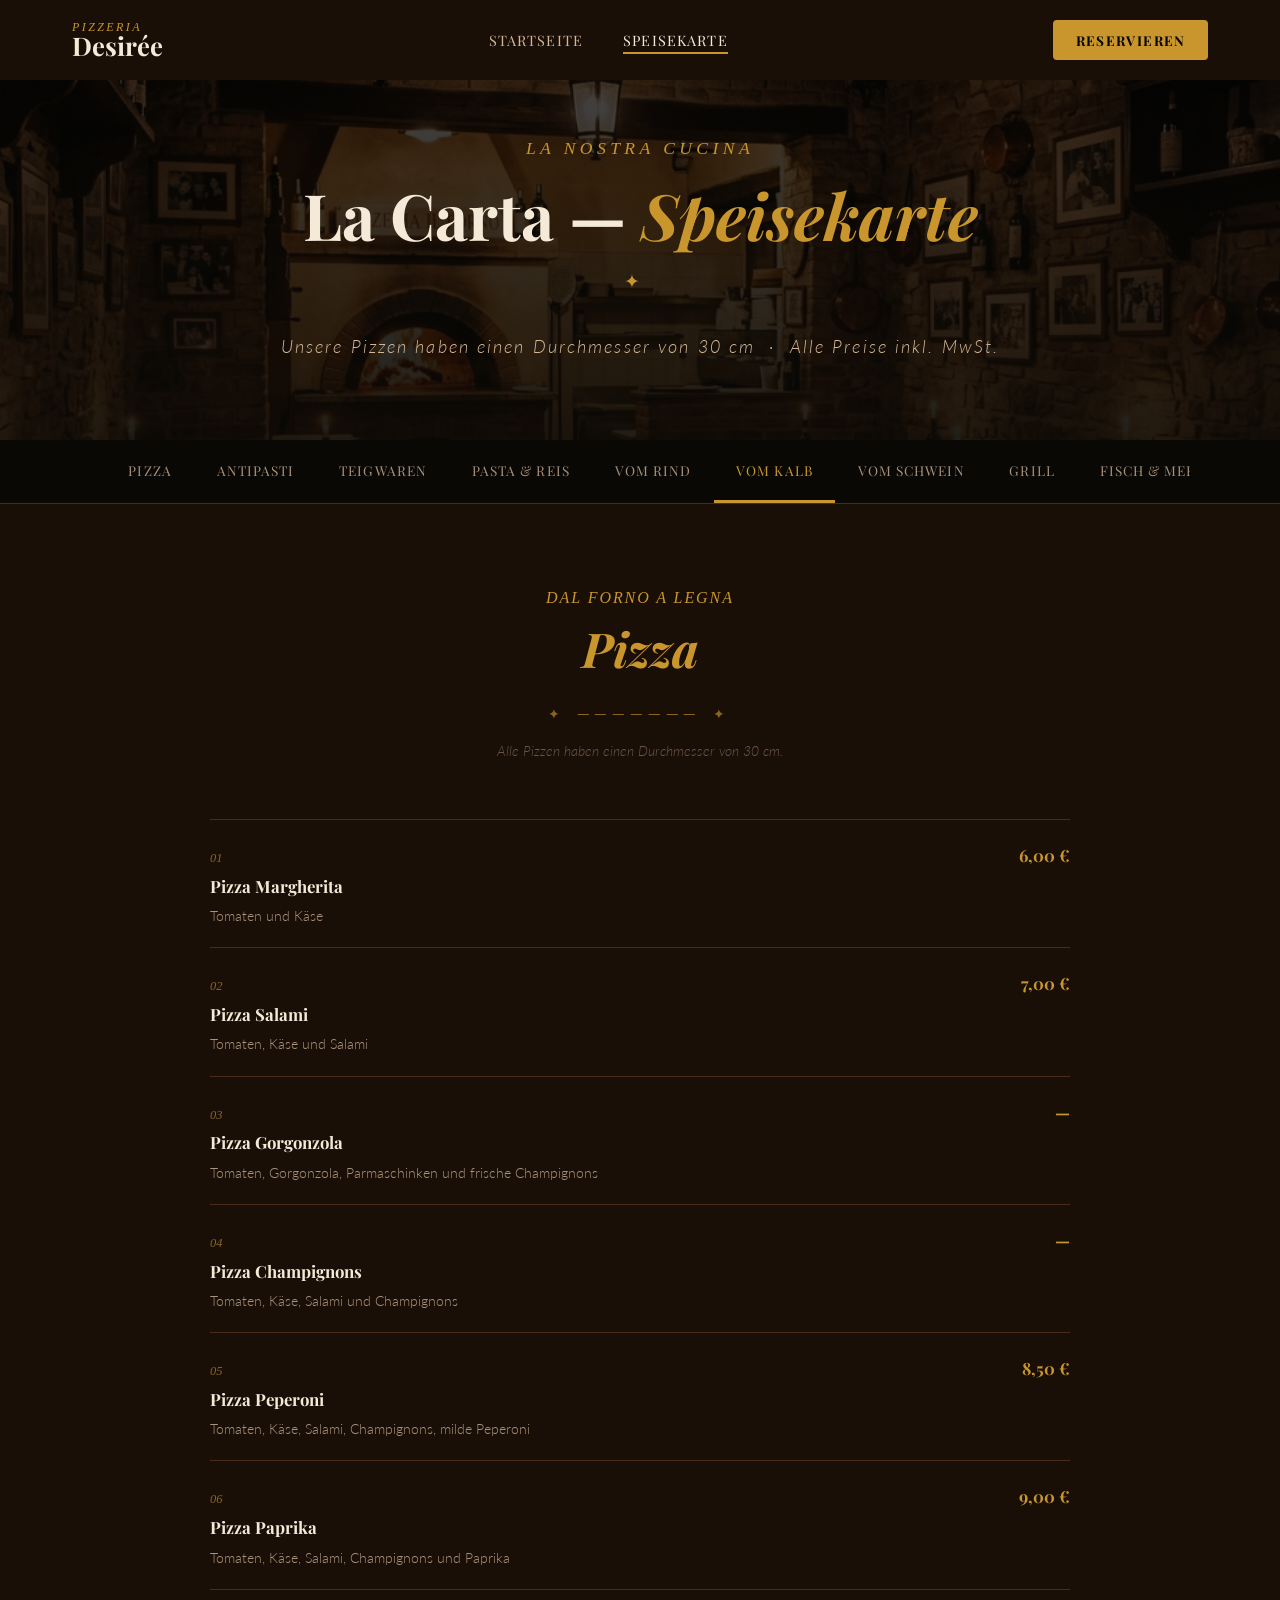
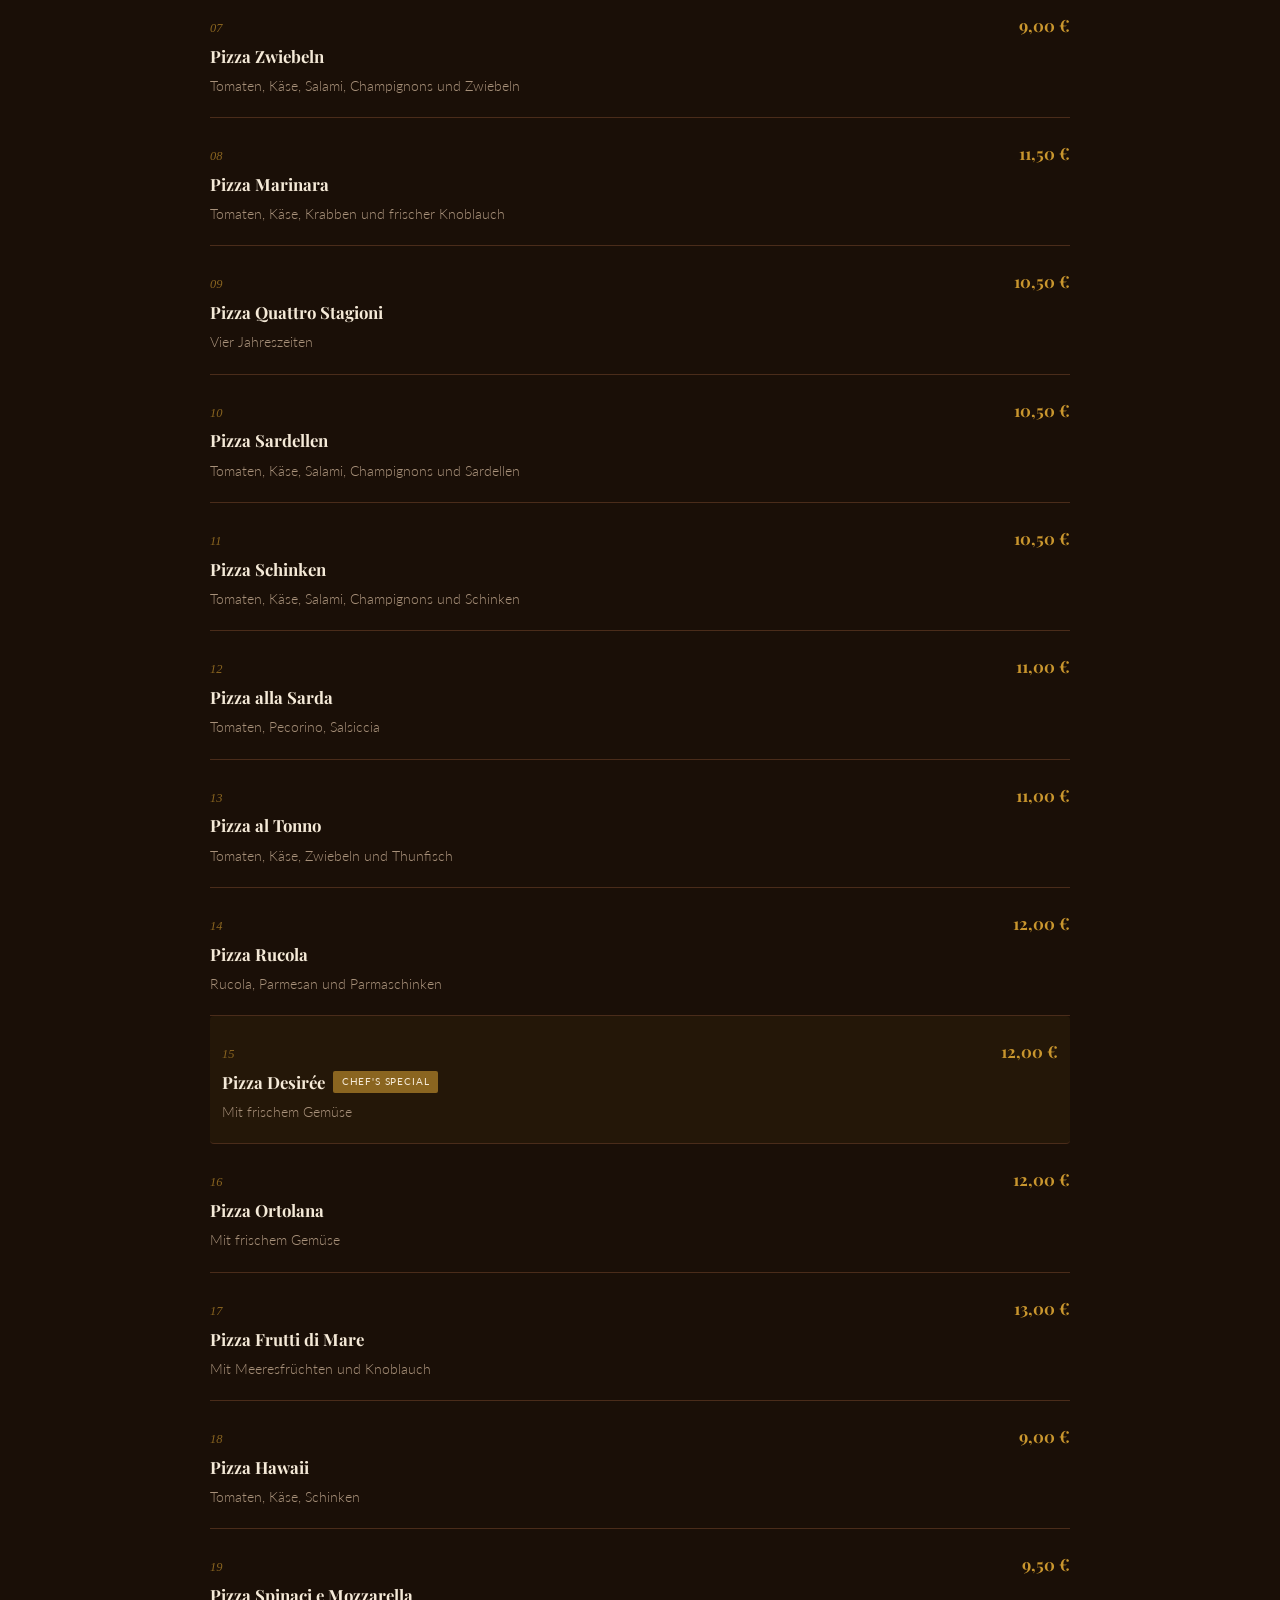
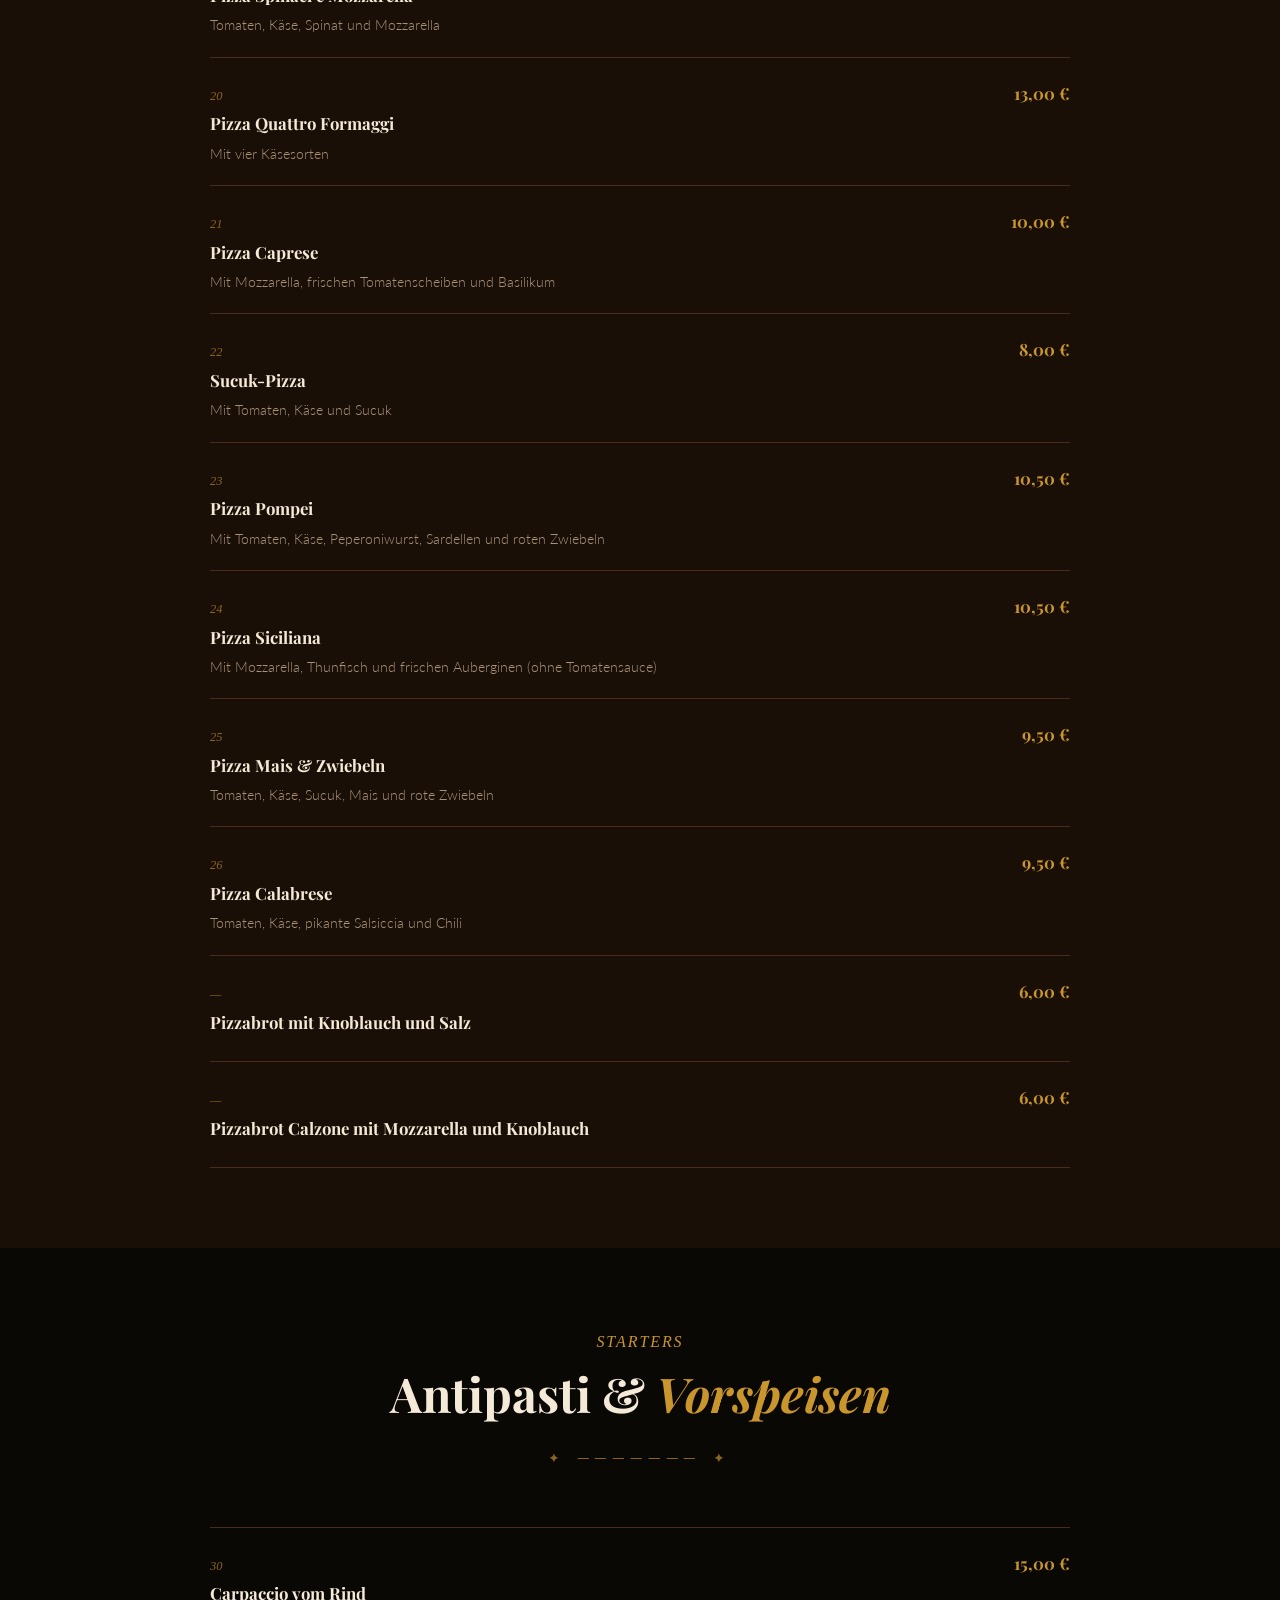
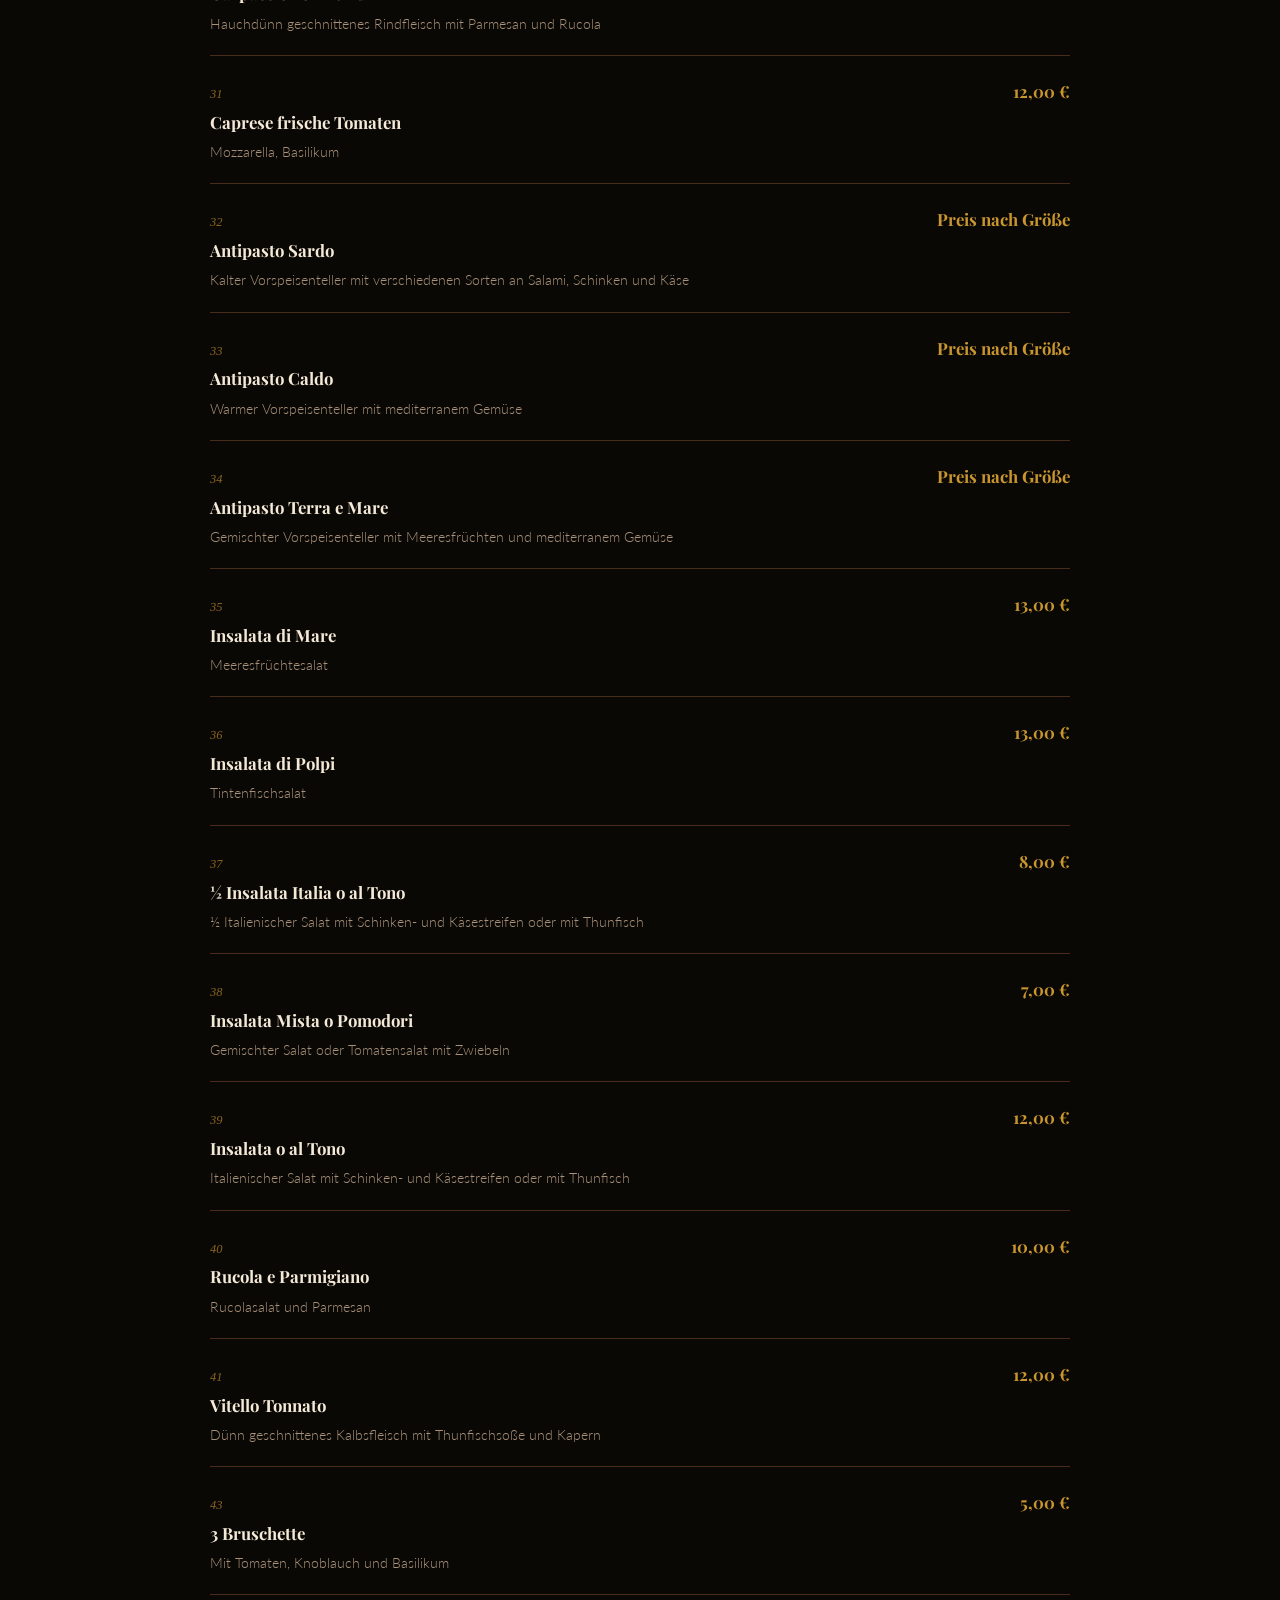
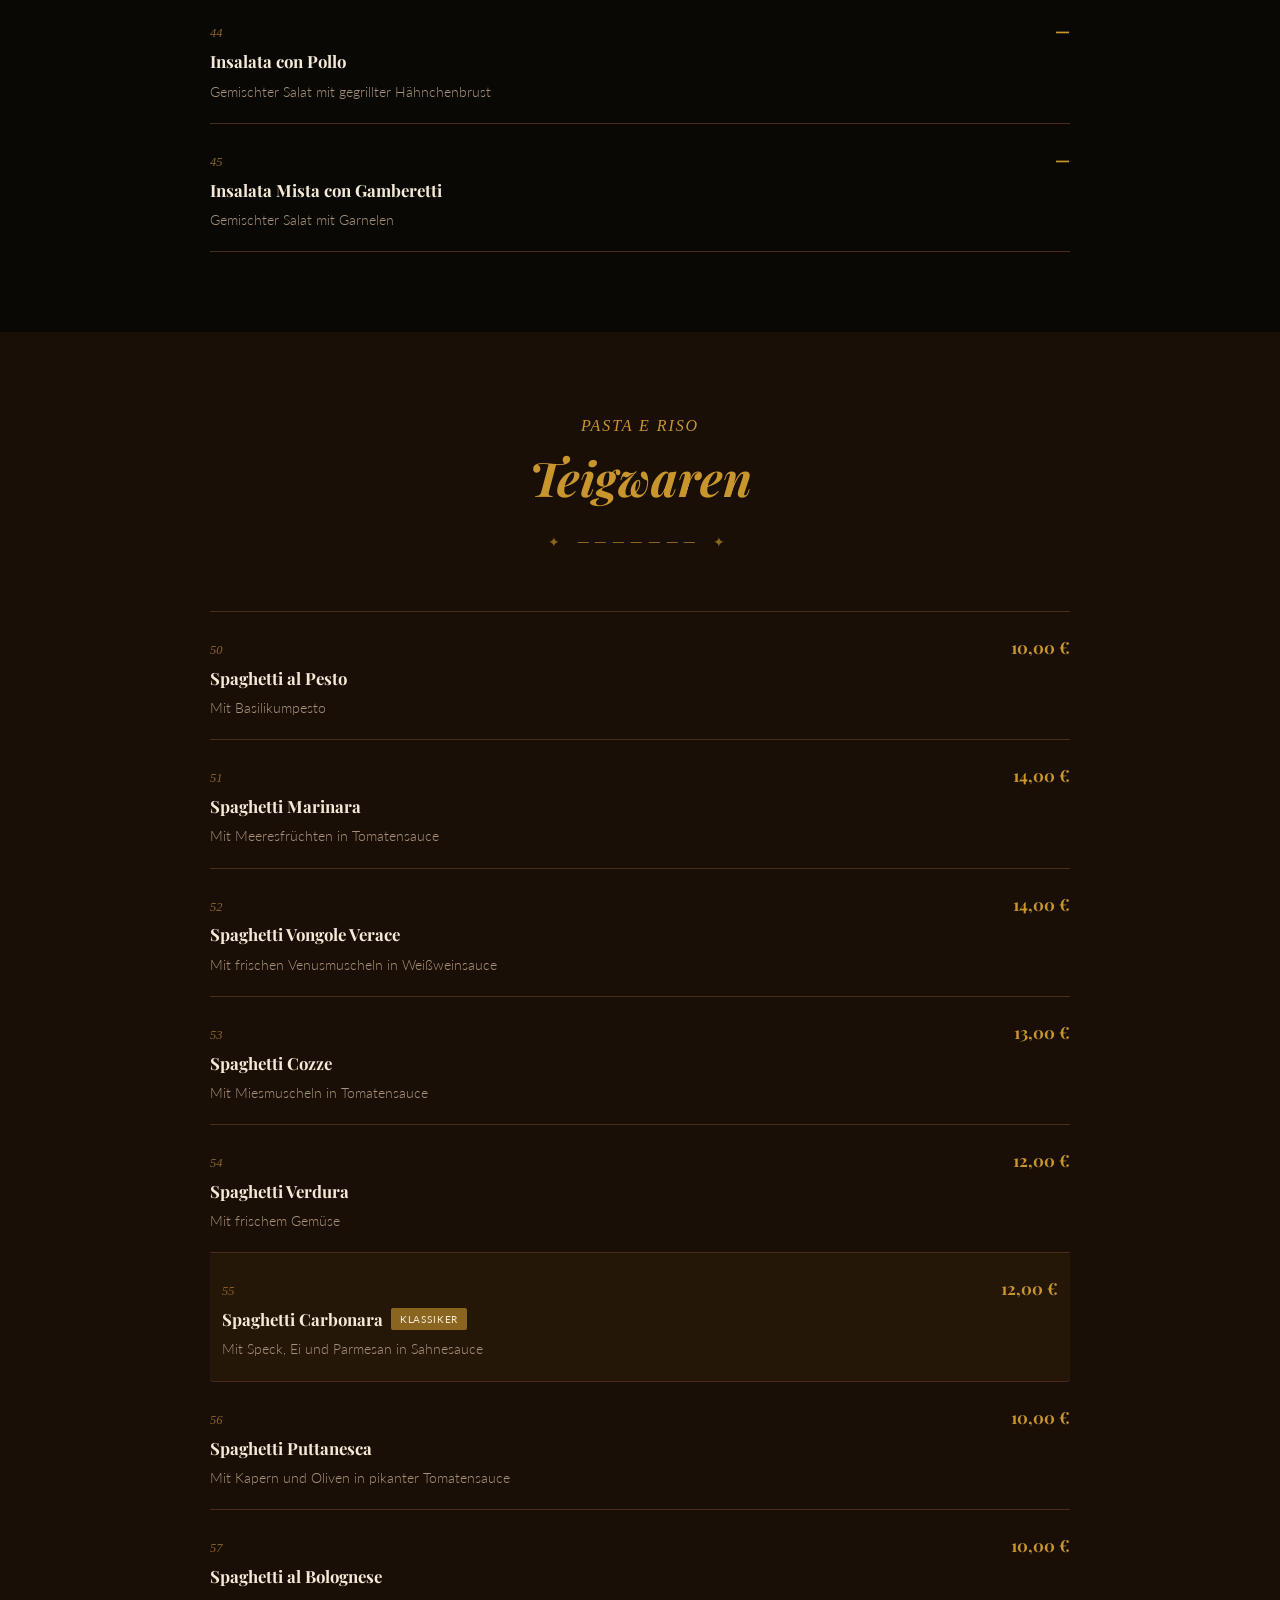
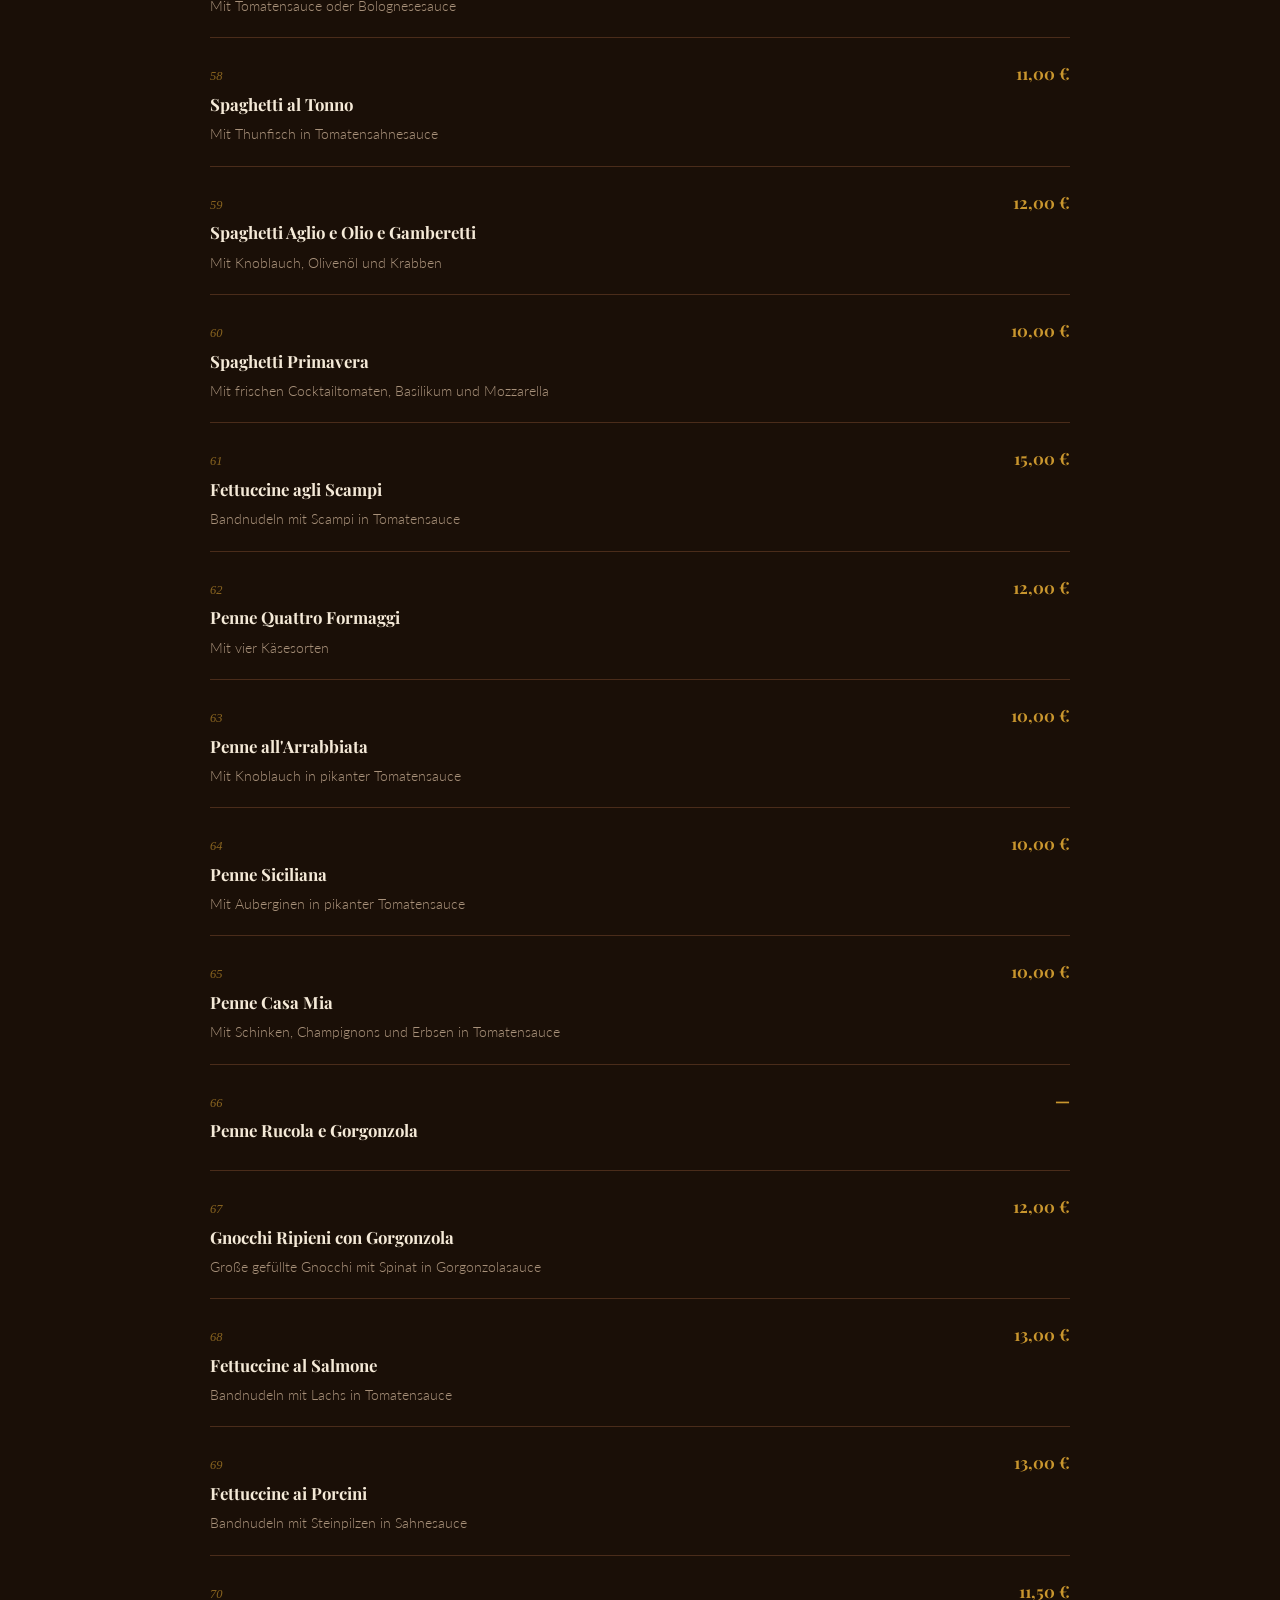
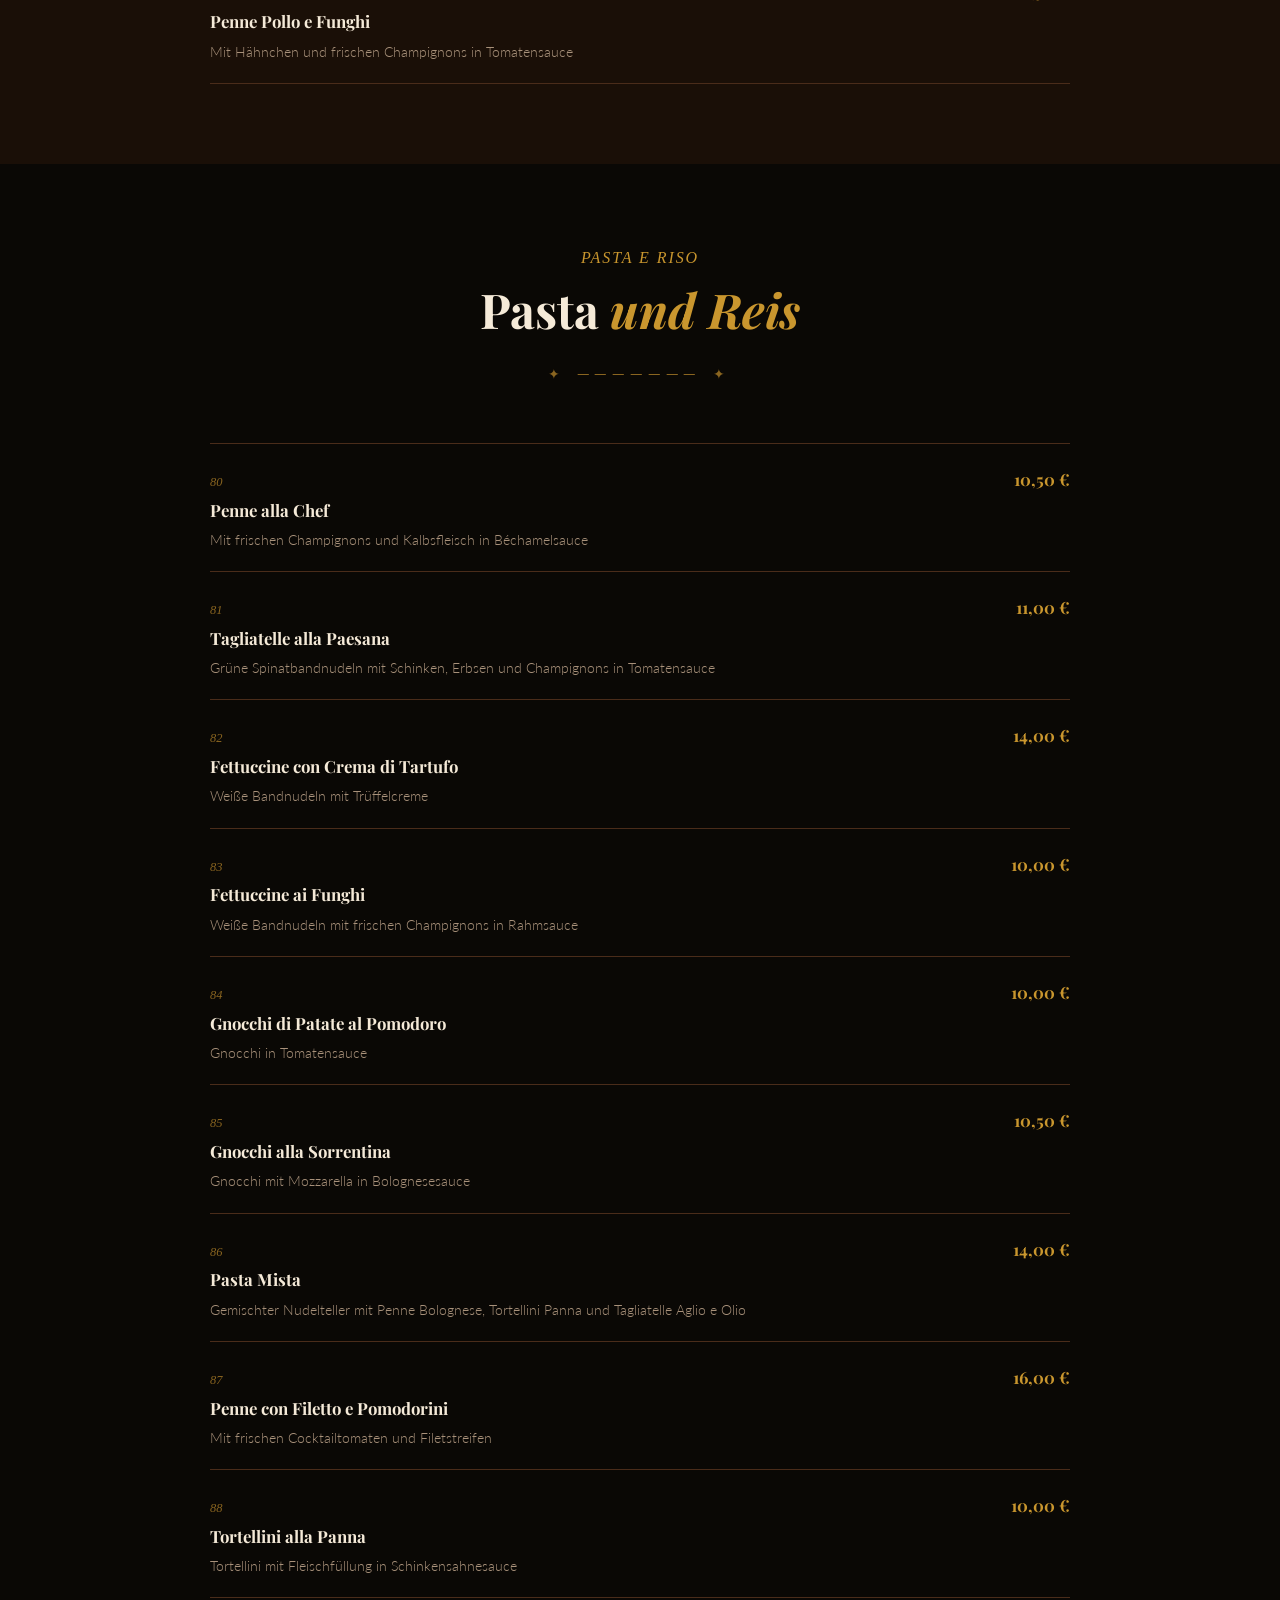
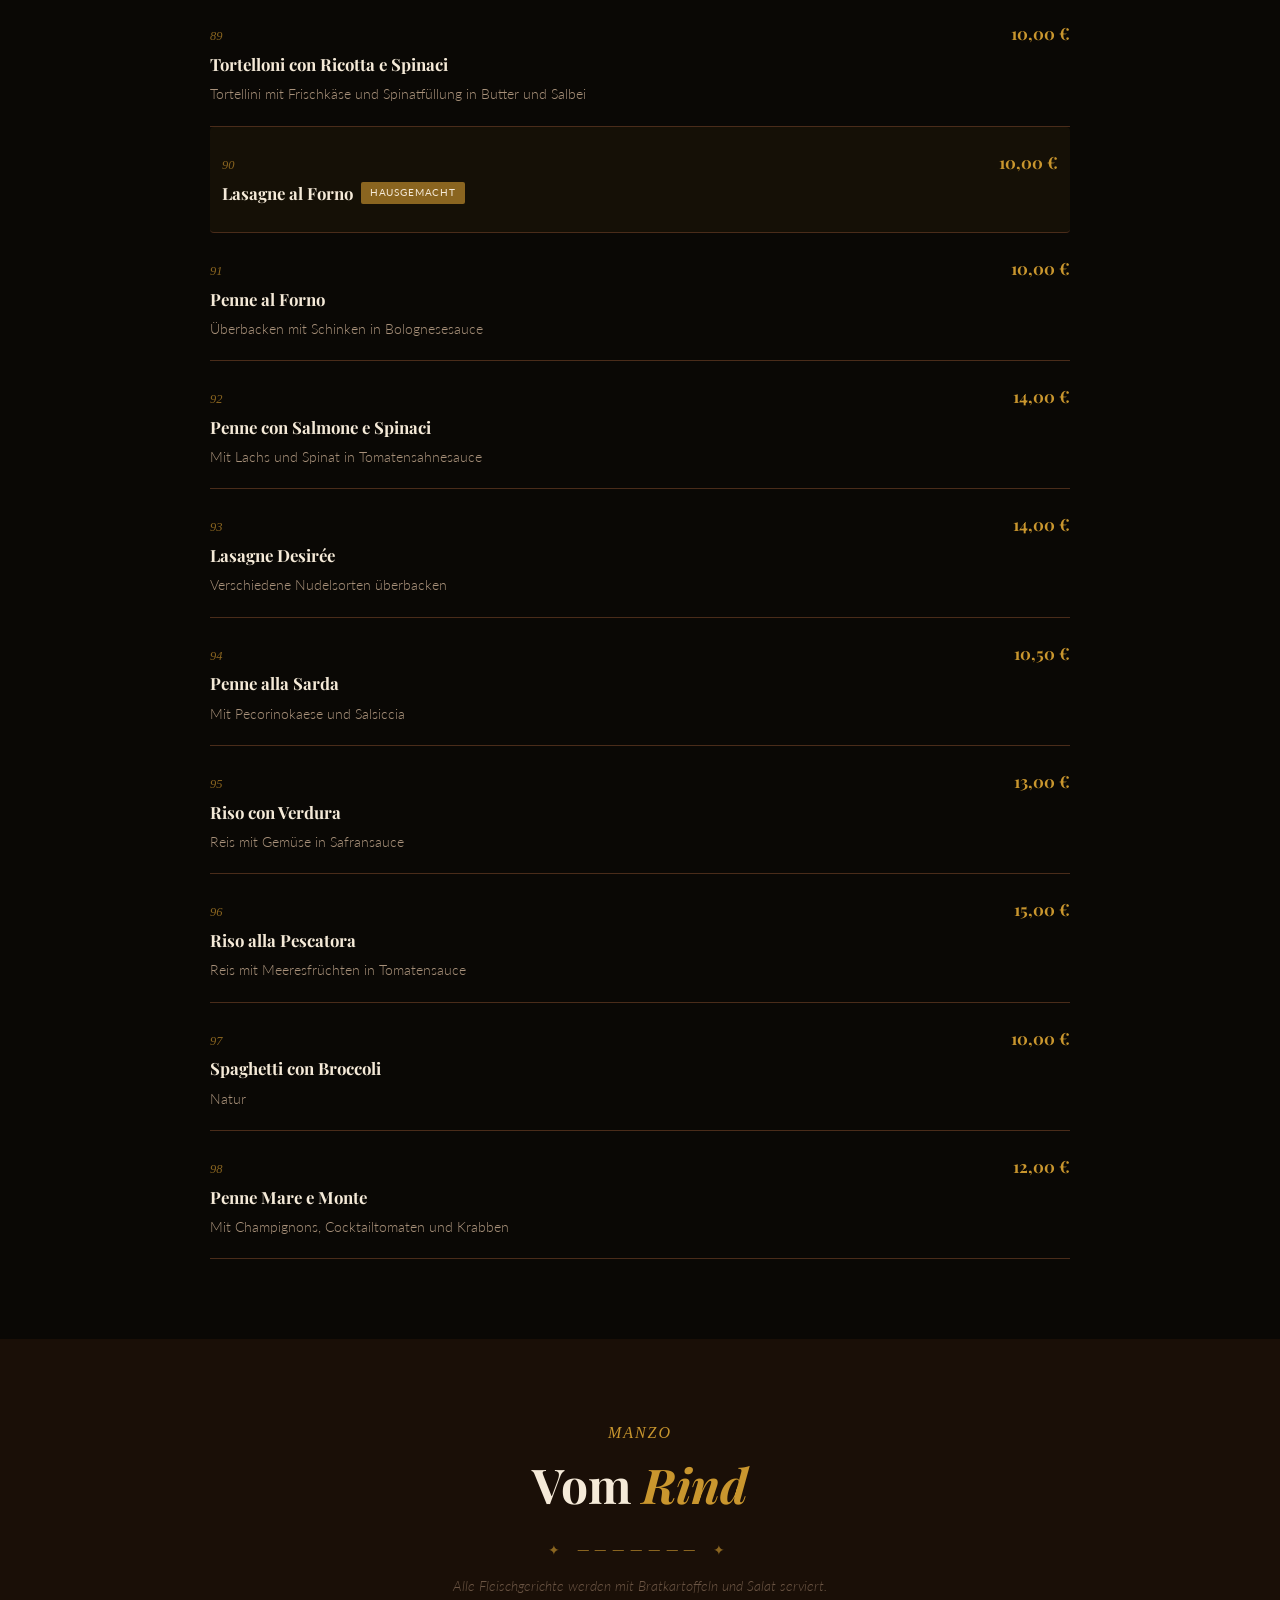
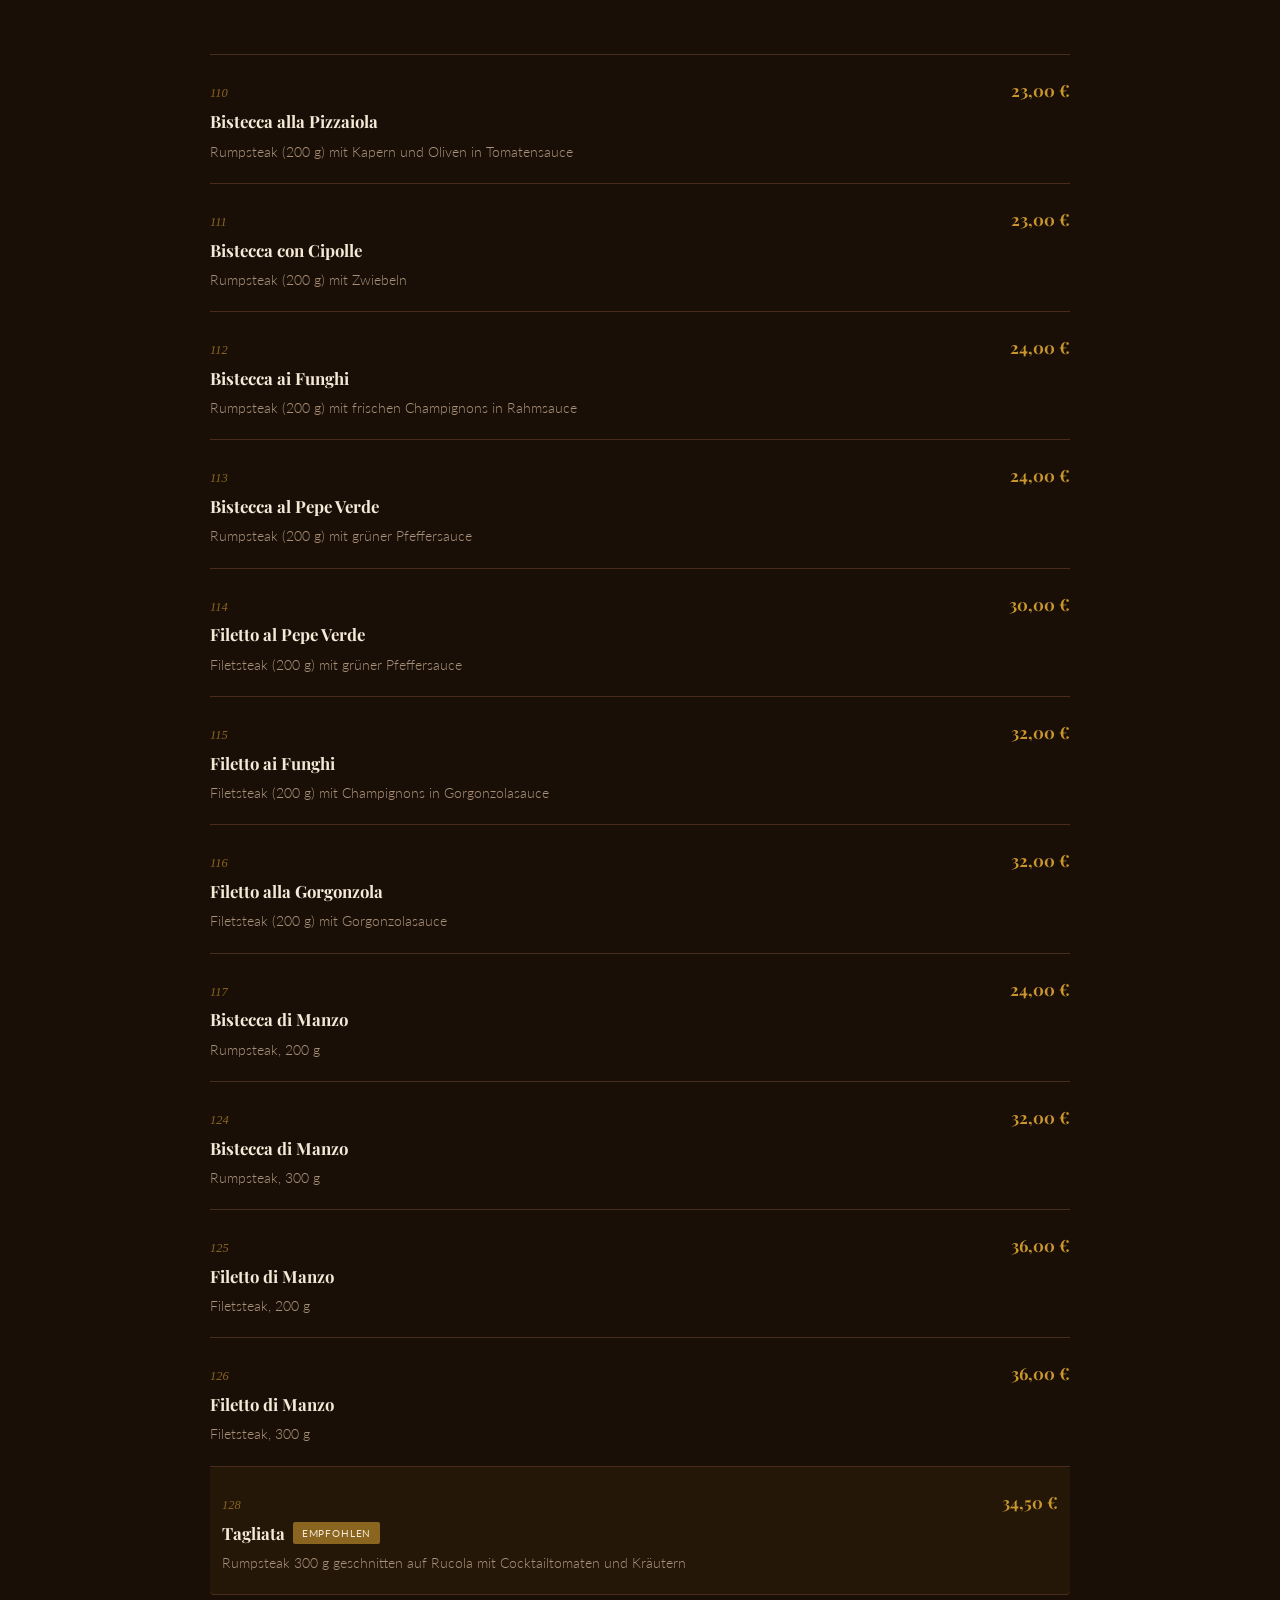
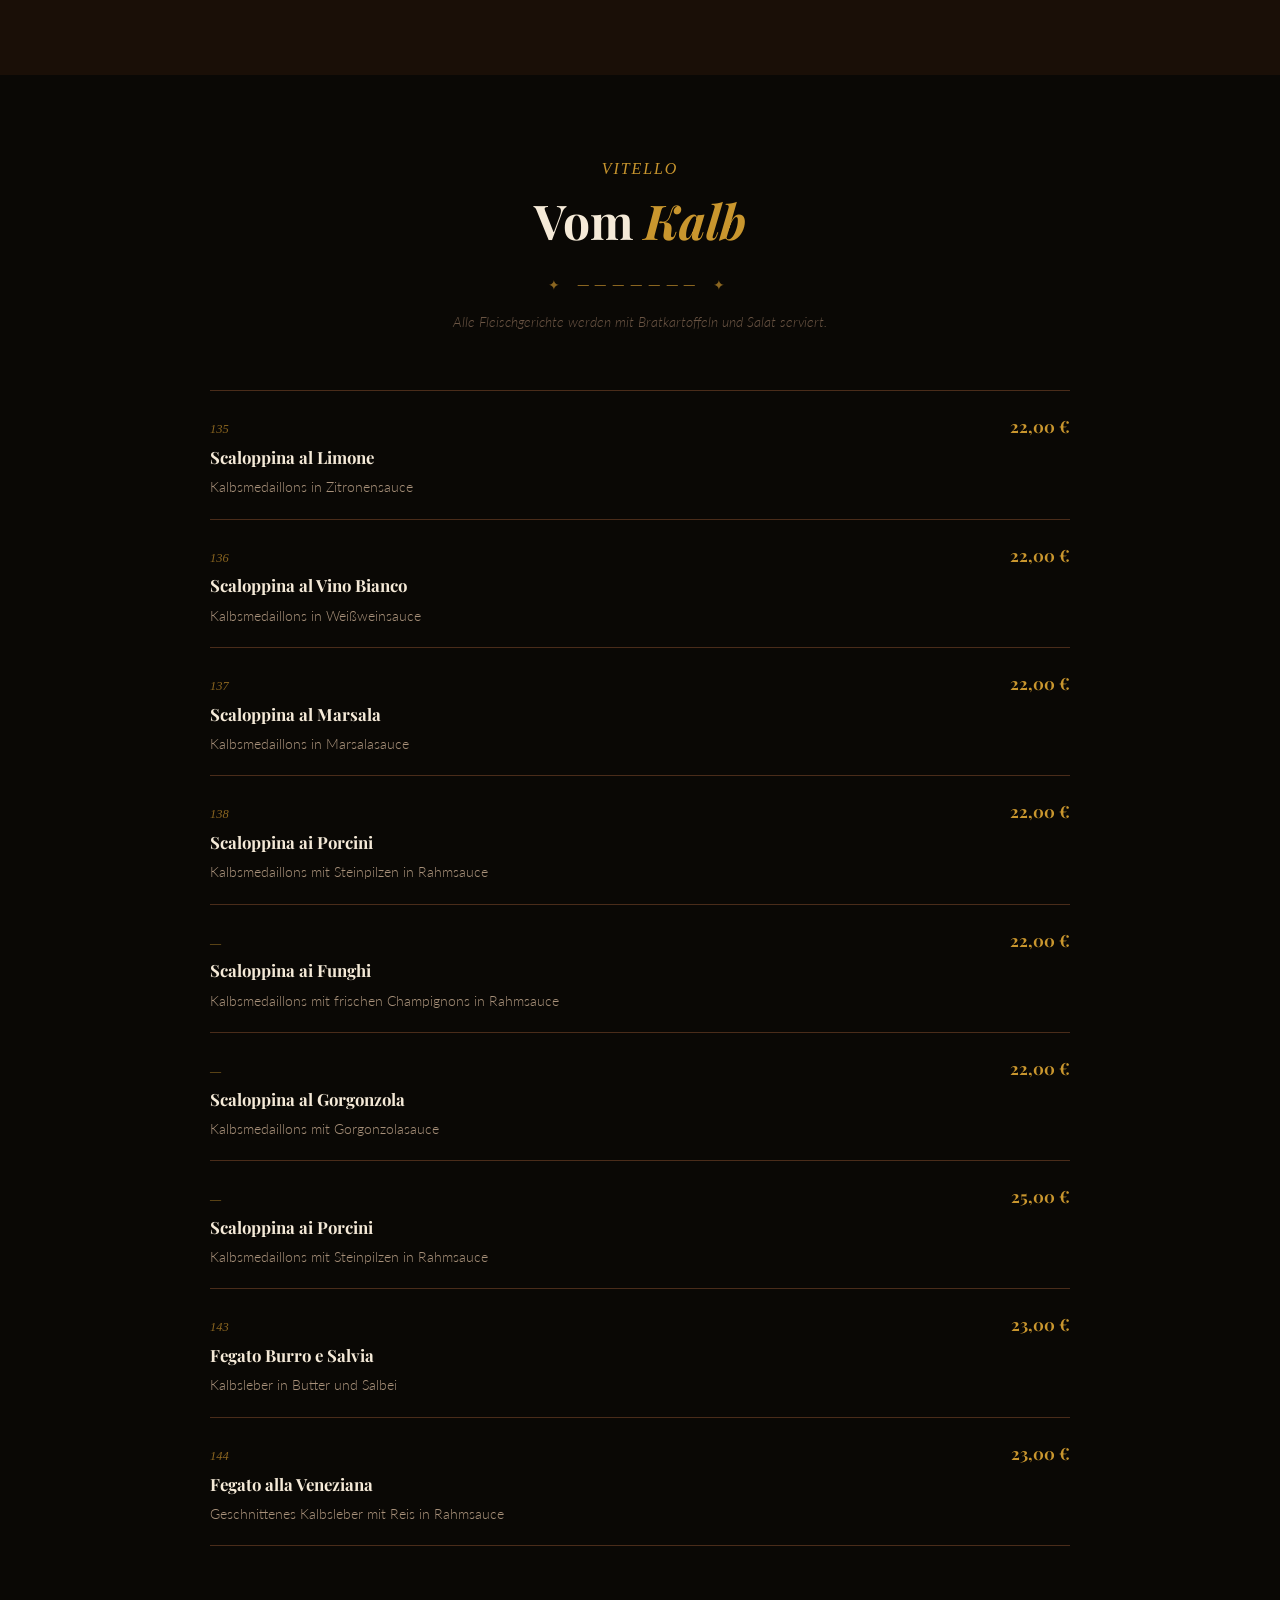
==== commit 73ea2d42: "Add files via upload" ====
--- a/index.html
+++ b/index.html
@@ -21,9 +21,7 @@
       </a>
       <ul class="nav-links">
         <li><a href="index.html" class="nav-link">Startseite</a></li>
-        <li><a href="menu.html" class="nav-link active">Speisekarte</a></li>
-        <li><a href="index.html#ueber-uns" class="nav-link">Über uns</a></li>
-        <li><a href="index.html#kontakt" class="nav-link">Kontakt</a></li>
+	<li><a href="index.html" class="nav-link active">Speisekarte</a></li>
       </ul>
       <a href="tel:+4961722352" class="nav-cta" id="reserve-btn-menu">Reservieren</a>
       <button class="hamburger" id="hamburger-btn" aria-label="Menü öffnen">
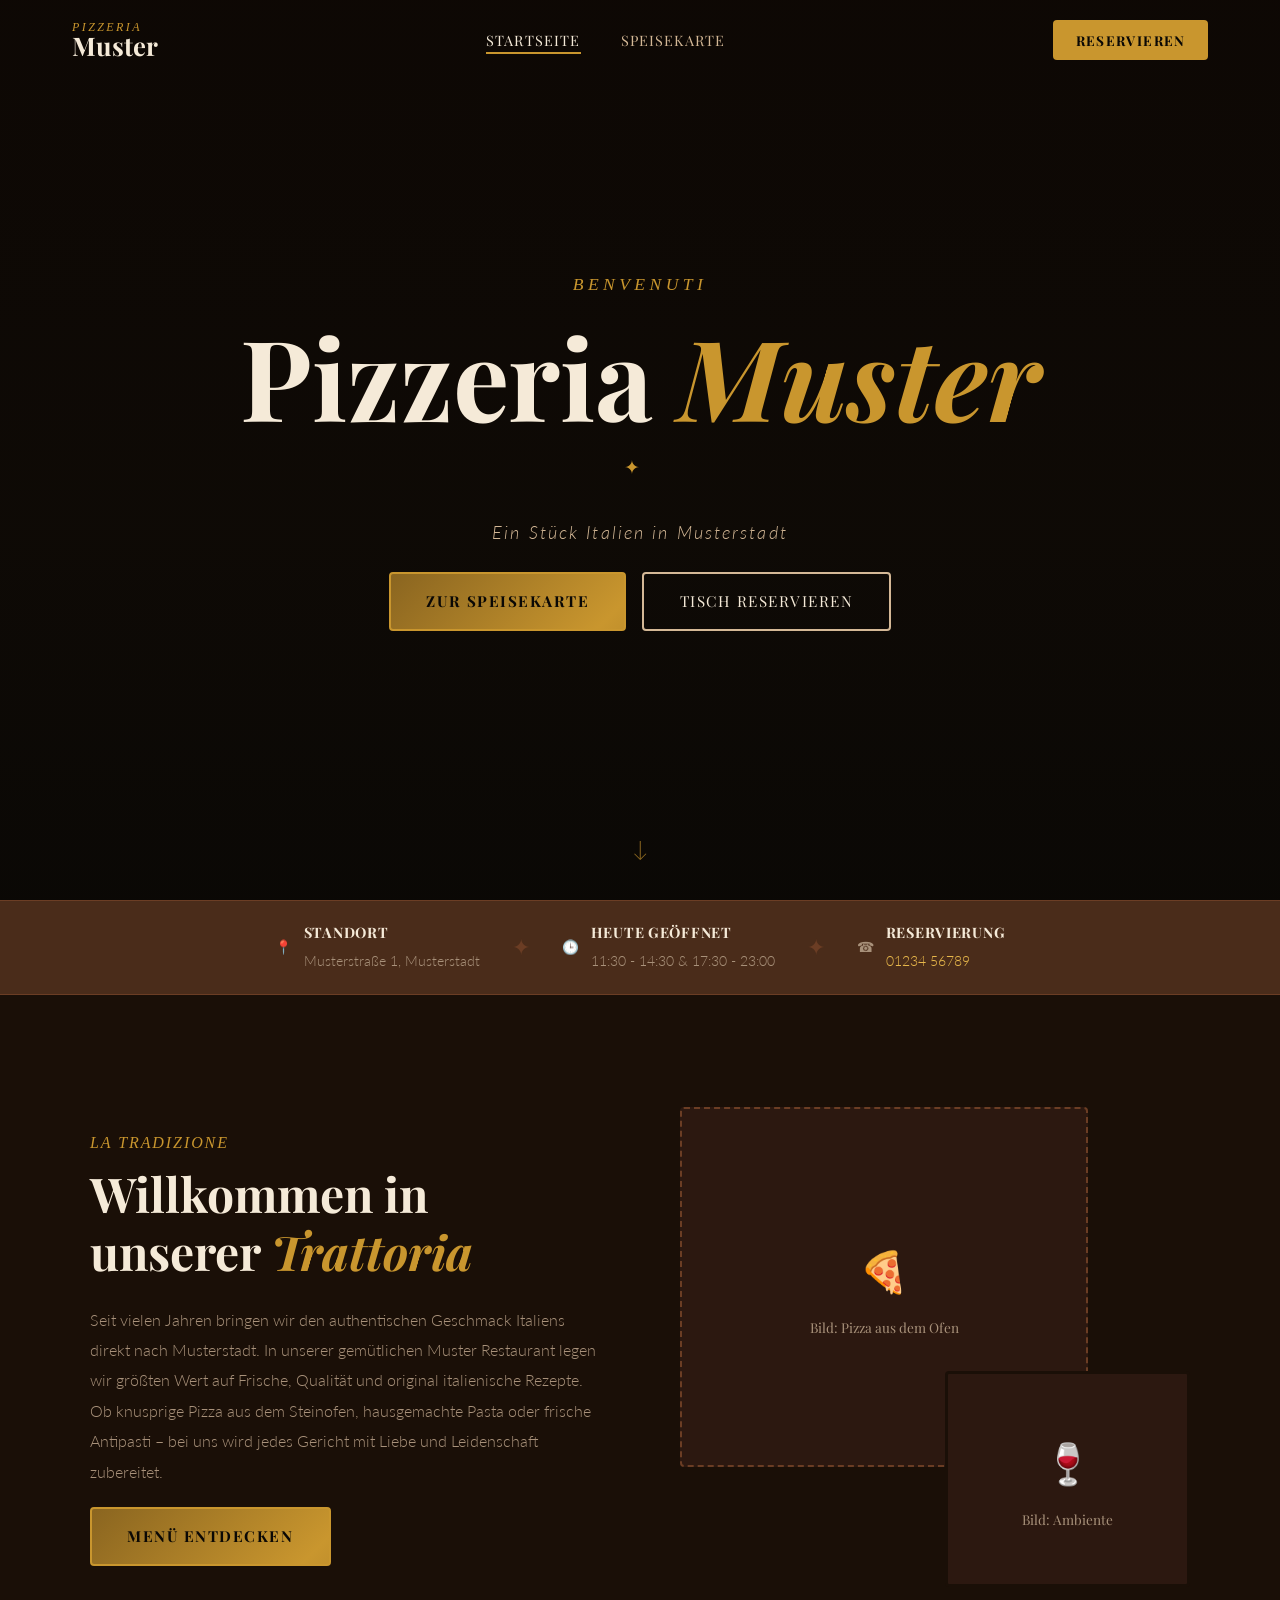
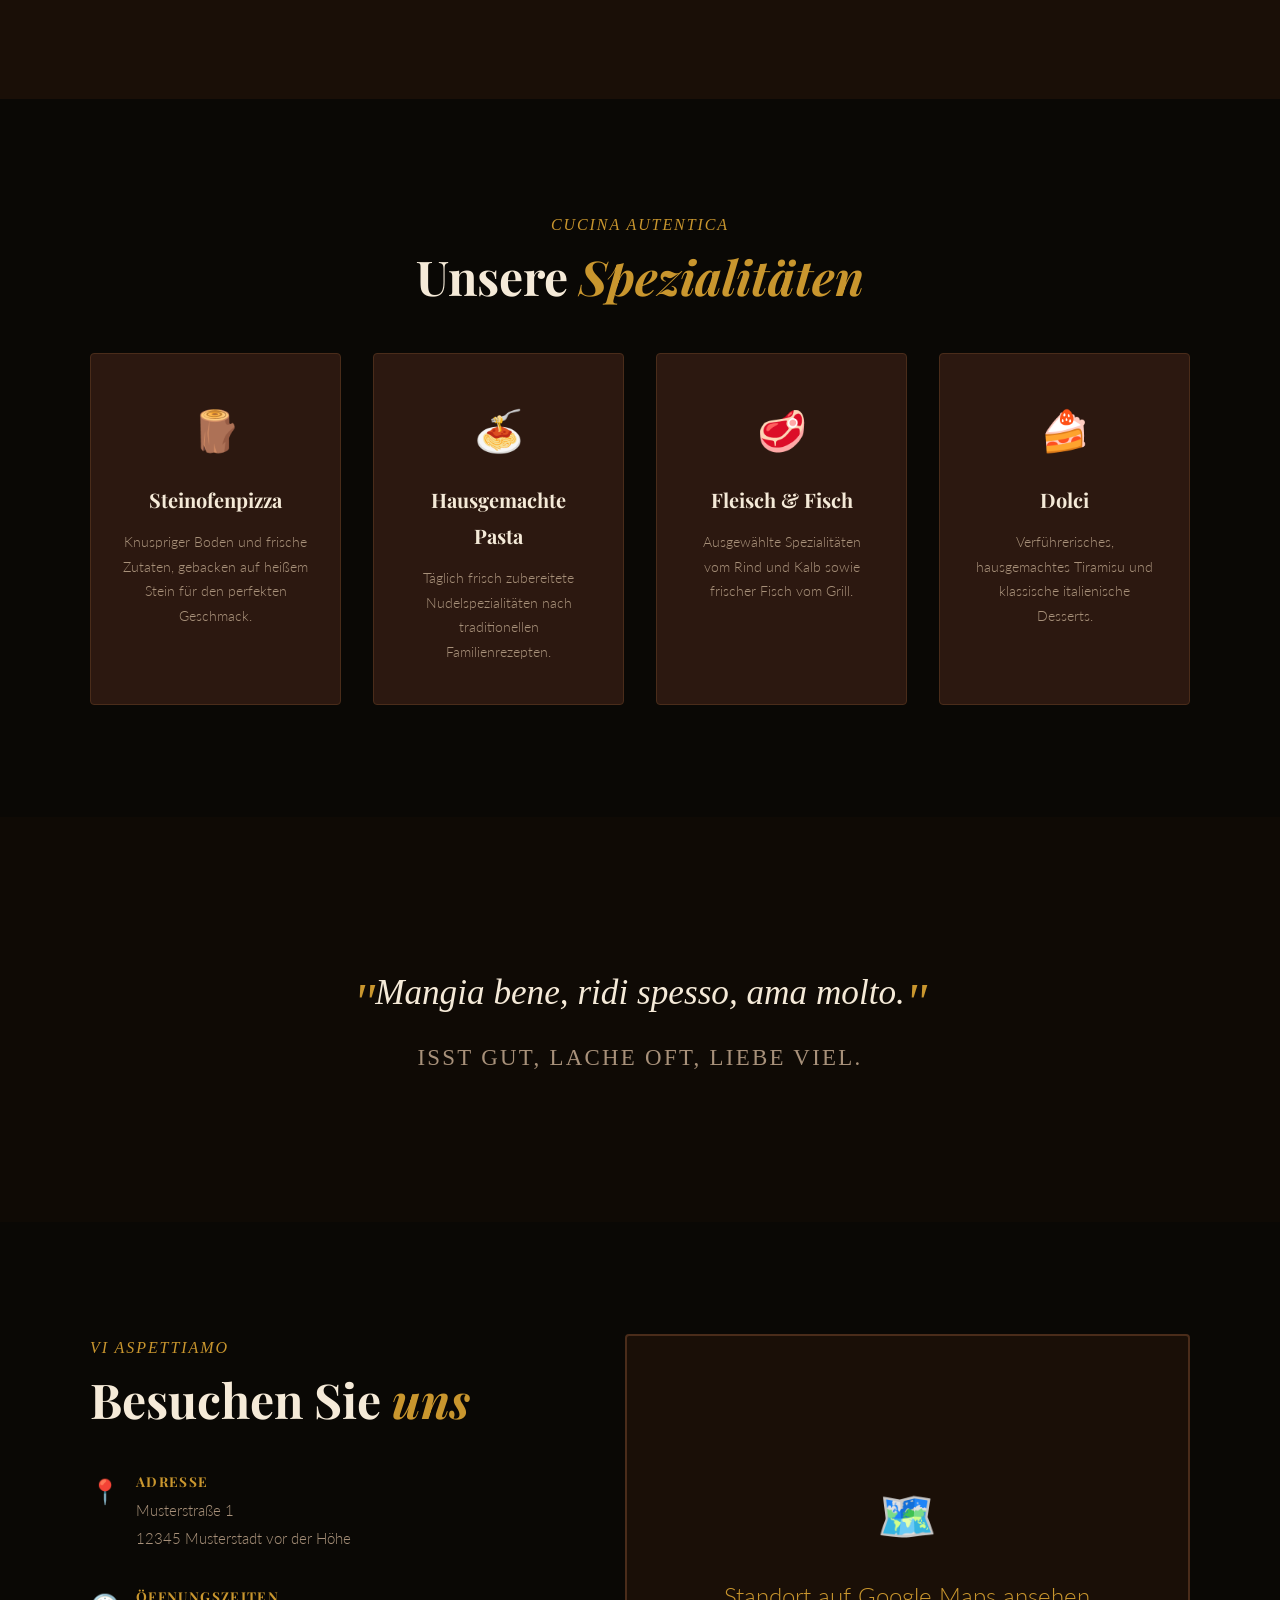
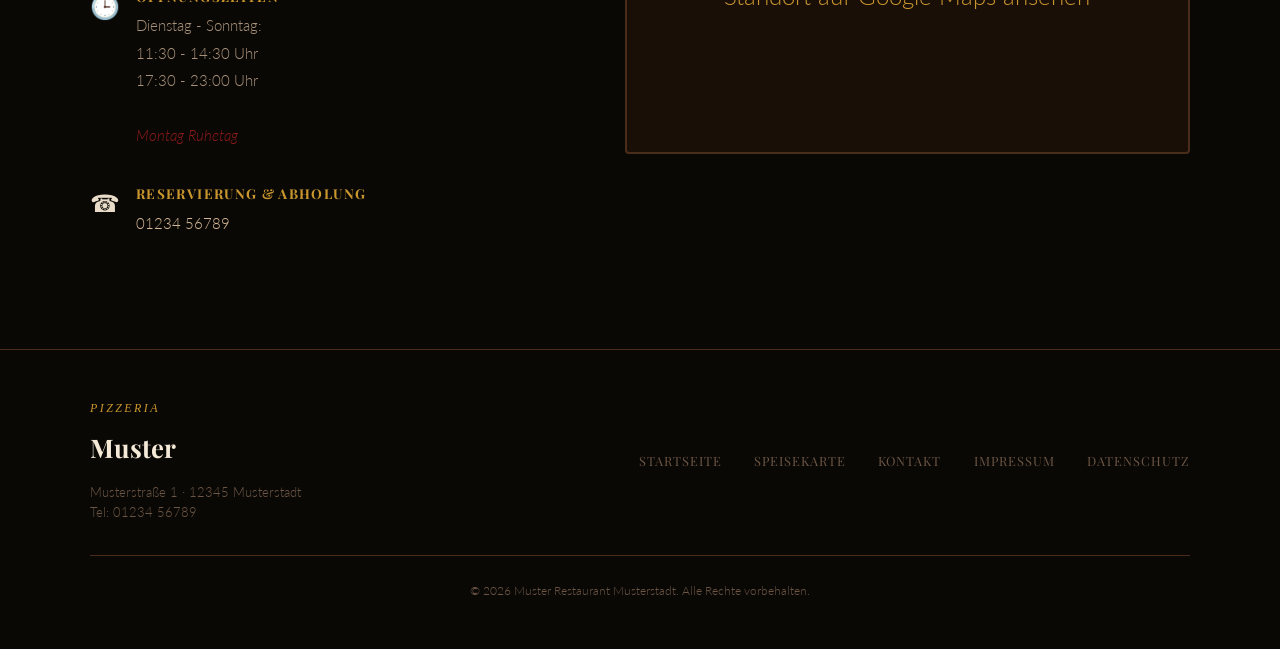
==== commit 921e31df: "Add files via upload" ====
--- a/index.html
+++ b/index.html
@@ -1,10 +1,10 @@
-<!DOCTYPE html>
+﻿<!DOCTYPE html>
 <html lang="de">
 <head>
   <meta charset="UTF-8" />
   <meta name="viewport" content="width=device-width, initial-scale=1.0" />
-  <title>Speisekarte – Pizzeria Desirée Bad Homburg</title>
-  <meta name="description" content="Die vollständige Speisekarte der Pizzeria Desirée in Bad Homburg – Pizza, Pasta, Antipasti, Fleisch, Fisch, Desserts und mehr." />
+  <title>Muster Restaurant – Musterstadt</title>
+  <meta name="description" content="Original italienische Pizza & Pasta in Musterstadt. Genießen Sie authentische Küche in gemütlicher Atmosphäre." />
   <link rel="stylesheet" href="style.css" />
   <link rel="preconnect" href="https://fonts.googleapis.com" />
   <link rel="preconnect" href="https://fonts.gstatic.com" crossorigin />
@@ -17,401 +17,205 @@
     <div class="nav-inner">
       <a href="index.html" class="nav-logo">
         <span class="logo-script">Pizzeria</span>
-        <span class="logo-name">Desirée</span>
+        <span class="logo-name">Muster</span>
       </a>
       <ul class="nav-links">
-        <li><a href="index.html" class="nav-link">Startseite</a></li>
-	<li><a href="index.html" class="nav-link active">Speisekarte</a></li>
+        <li><a href="index.html" class="nav-link active">Startseite</a></li>
+        <li><a href="menu.html" class="nav-link">Speisekarte</a></li>
       </ul>
-      <a href="tel:+4961722352" class="nav-cta" id="reserve-btn-menu">Reservieren</a>
+      <a href="#kontakt" class="nav-cta" id="reserve-btn">Reservieren</a>
       <button class="hamburger" id="hamburger-btn" aria-label="Menü öffnen">
         <span></span><span></span><span></span>
       </button>
     </div>
     <div class="mobile-menu" id="mobile-menu">
-      <a href="index.html" class="mobile-link">Startseite</a>
+      <a href="index.html" class="mobile-link active">Startseite</a>
       <a href="menu.html" class="mobile-link">Speisekarte</a>
-      <a href="index.html#ueber-uns" class="mobile-link">Über uns</a>
-      <a href="index.html#kontakt" class="mobile-link">Kontakt</a>
-      <a href="tel:+4961722352" class="mobile-link mobile-cta">☎ Reservieren</a>
+      <a href="#ueber-uns" class="mobile-link">Über uns</a>
+      <a href="#kontakt" class="mobile-link">Kontakt</a>
+      <a href="#kontakt" class="mobile-link mobile-cta">Reservieren</a>
     </div>
   </nav>
 
-  <!-- ========== MENU HERO ========== -->
-  <header class="page-hero">
+  <!-- ========== HERO ========== -->
+  <header class="hero" id="start">
     <div class="hero-bg"></div>
-    <div class="hero-overlay dark"></div>
-    <div class="page-hero-content">
-      <p class="hero-tagline">La nostra cucina</p>
-      <h1 class="hero-title">La Carta &mdash; <em>Speisekarte</em></h1>
+    <div class="hero-overlay"></div>
+    <div class="hero-content">
+      <p class="hero-tagline">Benvenuti</p>
+      <h1 class="hero-title">Pizzeria <em>Muster</em></h1>
       <div class="hero-divider"><span>✦</span></div>
-      <p class="hero-subtitle">Unsere Pizzen haben einen Durchmesser von 30 cm &nbsp;·&nbsp; Alle Preise inkl. MwSt.</p>
-    </div>
+      <p class="hero-subtitle">Ein Stück Italien in Musterstadt</p>
+      <div class="hero-actions">
+        <a href="menu.html" class="btn btn-gold">Zur Speisekarte</a>
+        <a href="#kontakt" class="btn btn-outline">Tisch reservieren</a>
+      </div>
+    </div>
+    <div class="scroll-indicator">↓</div>
   </header>
 
-  <!-- ========== CATEGORY NAVIGATION ========== -->
-  <nav class="menu-cat-nav" id="menu-cat-nav">
-    <div class="menu-cat-inner">
-      <a href="#pizza"      class="cat-link" id="cat-pizza">Pizza</a>
-      <a href="#antipasti"  class="cat-link" id="cat-antipasti">Antipasti</a>
-      <a href="#pasta-tgw"  class="cat-link" id="cat-pasta-tgw">Teigwaren</a>
-      <a href="#pasta-reis" class="cat-link" id="cat-pasta-reis">Pasta &amp; Reis</a>
-      <a href="#manzo"      class="cat-link" id="cat-manzo">Vom Rind</a>
-      <a href="#vitello"    class="cat-link" id="cat-vitello">Vom Kalb</a>
-      <a href="#maiale"     class="cat-link" id="cat-maiale">Vom Schwein</a>
-      <a href="#griglia"    class="cat-link" id="cat-griglia">Grill</a>
-      <a href="#dalmare"    class="cat-link" id="cat-dalmare">Fisch &amp; Meer</a>
-      <a href="#suppen"     class="cat-link" id="cat-suppen">Suppen</a>
-      <a href="#kinder"     class="cat-link" id="cat-kinder">Kinder</a>
-      <a href="#dessert"    class="cat-link" id="cat-dessert">Dessert</a>
-      <a href="#extras"     class="cat-link" id="cat-extras">Extras</a>
-    </div>
-  </nav>
-
-  <!-- ========== MENU SECTIONS ========== -->
-  <main class="menu-main">
-
-    <!-- ── PIZZA ── -->
-    <section class="menu-section" id="pizza">
-      <div class="menu-section-inner">
-        <div class="menu-section-header">
-          <p class="section-tag">Dal Forno a Legna</p>
-          <h2 class="section-title"><em>Pizza</em></h2>
-          <div class="menu-ornament">✦ ─────── ✦</div>
-          <p class="menu-note">Alle Pizzen haben einen Durchmesser von 30 cm.</p>
-        </div>
-        <div class="menu-items">
-          <div class="menu-item" id="mi-p01"><div class="mi-info"><span class="mi-num">01</span><h3>Pizza Margherita</h3><p>Tomaten und Käse</p></div><span class="mi-price">6,00 €</span></div>
-          <div class="menu-item" id="mi-p02"><div class="mi-info"><span class="mi-num">02</span><h3>Pizza Salami</h3><p>Tomaten, Käse und Salami</p></div><span class="mi-price">7,00 €</span></div>
-          <div class="menu-item" id="mi-p03"><div class="mi-info"><span class="mi-num">03</span><h3>Pizza Gorgonzola</h3><p>Tomaten, Gorgonzola, Parmaschinken und frische Champignons</p></div><span class="mi-price">—</span></div>
-          <div class="menu-item" id="mi-p04"><div class="mi-info"><span class="mi-num">04</span><h3>Pizza Champignons</h3><p>Tomaten, Käse, Salami und Champignons</p></div><span class="mi-price">—</span></div>
-          <div class="menu-item" id="mi-p05"><div class="mi-info"><span class="mi-num">05</span><h3>Pizza Peperoni</h3><p>Tomaten, Käse, Salami, Champignons, milde Peperoni</p></div><span class="mi-price">8,50 €</span></div>
-          <div class="menu-item" id="mi-p06"><div class="mi-info"><span class="mi-num">06</span><h3>Pizza Paprika</h3><p>Tomaten, Käse, Salami, Champignons und Paprika</p></div><span class="mi-price">9,00 €</span></div>
-          <div class="menu-item" id="mi-p07"><div class="mi-info"><span class="mi-num">07</span><h3>Pizza Zwiebeln</h3><p>Tomaten, Käse, Salami, Champignons und Zwiebeln</p></div><span class="mi-price">9,00 €</span></div>
-          <div class="menu-item" id="mi-p08"><div class="mi-info"><span class="mi-num">08</span><h3>Pizza Marinara</h3><p>Tomaten, Käse, Krabben und frischer Knoblauch</p></div><span class="mi-price">11,50 €</span></div>
-          <div class="menu-item" id="mi-p09"><div class="mi-info"><span class="mi-num">09</span><h3>Pizza Quattro Stagioni</h3><p>Vier Jahreszeiten</p></div><span class="mi-price">10,50 €</span></div>
-          <div class="menu-item" id="mi-p10"><div class="mi-info"><span class="mi-num">10</span><h3>Pizza Sardellen</h3><p>Tomaten, Käse, Salami, Champignons und Sardellen</p></div><span class="mi-price">10,50 €</span></div>
-          <div class="menu-item" id="mi-p11"><div class="mi-info"><span class="mi-num">11</span><h3>Pizza Schinken</h3><p>Tomaten, Käse, Salami, Champignons und Schinken</p></div><span class="mi-price">10,50 €</span></div>
-          <div class="menu-item" id="mi-p12"><div class="mi-info"><span class="mi-num">12</span><h3>Pizza alla Sarda</h3><p>Tomaten, Pecorino, Salsiccia</p></div><span class="mi-price">11,00 €</span></div>
-          <div class="menu-item" id="mi-p13"><div class="mi-info"><span class="mi-num">13</span><h3>Pizza al Tonno</h3><p>Tomaten, Käse, Zwiebeln und Thunfisch</p></div><span class="mi-price">11,00 €</span></div>
-          <div class="menu-item" id="mi-p14"><div class="mi-info"><span class="mi-num">14</span><h3>Pizza Rucola</h3><p>Rucola, Parmesan und Parmaschinken</p></div><span class="mi-price">12,00 €</span></div>
-          <div class="menu-item featured" id="mi-p15"><div class="mi-info"><span class="mi-num">15</span><h3>Pizza Desirée <span class="badge">Chef's Special</span></h3><p>Mit frischem Gemüse</p></div><span class="mi-price">12,00 €</span></div>
-          <div class="menu-item" id="mi-p16"><div class="mi-info"><span class="mi-num">16</span><h3>Pizza Ortolana</h3><p>Mit frischem Gemüse</p></div><span class="mi-price">12,00 €</span></div>
-          <div class="menu-item" id="mi-p17"><div class="mi-info"><span class="mi-num">17</span><h3>Pizza Frutti di Mare</h3><p>Mit Meeresfrüchten und Knoblauch</p></div><span class="mi-price">13,00 €</span></div>
-          <div class="menu-item" id="mi-p18"><div class="mi-info"><span class="mi-num">18</span><h3>Pizza Hawaii</h3><p>Tomaten, Käse, Schinken</p></div><span class="mi-price">9,00 €</span></div>
-          <div class="menu-item" id="mi-p19"><div class="mi-info"><span class="mi-num">19</span><h3>Pizza Spinaci e Mozzarella</h3><p>Tomaten, Käse, Spinat und Mozzarella</p></div><span class="mi-price">9,50 €</span></div>
-          <div class="menu-item" id="mi-p20"><div class="mi-info"><span class="mi-num">20</span><h3>Pizza Quattro Formaggi</h3><p>Mit vier Käsesorten</p></div><span class="mi-price">13,00 €</span></div>
-          <div class="menu-item" id="mi-p21"><div class="mi-info"><span class="mi-num">21</span><h3>Pizza Caprese</h3><p>Mit Mozzarella, frischen Tomatenscheiben und Basilikum</p></div><span class="mi-price">10,00 €</span></div>
-          <div class="menu-item" id="mi-p22"><div class="mi-info"><span class="mi-num">22</span><h3>Sucuk-Pizza</h3><p>Mit Tomaten, Käse und Sucuk</p></div><span class="mi-price">8,00 €</span></div>
-          <div class="menu-item" id="mi-p23"><div class="mi-info"><span class="mi-num">23</span><h3>Pizza Pompei</h3><p>Mit Tomaten, Käse, Peperoniwurst, Sardellen und roten Zwiebeln</p></div><span class="mi-price">10,50 €</span></div>
-          <div class="menu-item" id="mi-p24"><div class="mi-info"><span class="mi-num">24</span><h3>Pizza Siciliana</h3><p>Mit Mozzarella, Thunfisch und frischen Auberginen (ohne Tomatensauce)</p></div><span class="mi-price">10,50 €</span></div>
-          <div class="menu-item" id="mi-p25"><div class="mi-info"><span class="mi-num">25</span><h3>Pizza Mais &amp; Zwiebeln</h3><p>Tomaten, Käse, Sucuk, Mais und rote Zwiebeln</p></div><span class="mi-price">9,50 €</span></div>
-          <div class="menu-item" id="mi-p26"><div class="mi-info"><span class="mi-num">26</span><h3>Pizza Calabrese</h3><p>Tomaten, Käse, pikante Salsiccia und Chili</p></div><span class="mi-price">9,50 €</span></div>
-          <div class="menu-item" id="mi-pb1"><div class="mi-info"><span class="mi-num">—</span><h3>Pizzabrot mit Knoblauch und Salz</h3><p></p></div><span class="mi-price">6,00 €</span></div>
-          <div class="menu-item" id="mi-pb2"><div class="mi-info"><span class="mi-num">—</span><h3>Pizzabrot Calzone mit Mozzarella und Knoblauch</h3><p></p></div><span class="mi-price">6,00 €</span></div>
-        </div>
-      </div>
-    </section>
-
-    <!-- ── ANTIPASTI ── -->
-    <section class="menu-section alt" id="antipasti">
-      <div class="menu-section-inner">
-        <div class="menu-section-header">
-          <p class="section-tag">Starters</p>
-          <h2 class="section-title">Antipasti &amp; <em>Vorspeisen</em></h2>
-          <div class="menu-ornament">✦ ─────── ✦</div>
-        </div>
-        <div class="menu-items">
-          <div class="menu-item" id="mi-a30"><div class="mi-info"><span class="mi-num">30</span><h3>Carpaccio vom Rind</h3><p>Hauchdünn geschnittenes Rindfleisch mit Parmesan und Rucola</p></div><span class="mi-price">15,00 €</span></div>
-          <div class="menu-item" id="mi-a31"><div class="mi-info"><span class="mi-num">31</span><h3>Caprese frische Tomaten</h3><p>Mozzarella, Basilikum</p></div><span class="mi-price">12,00 €</span></div>
-          <div class="menu-item" id="mi-a32"><div class="mi-info"><span class="mi-num">32</span><h3>Antipasto Sardo</h3><p>Kalter Vorspeisenteller mit verschiedenen Sorten an Salami, Schinken und Käse</p></div><span class="mi-price">Preis nach Größe</span></div>
-          <div class="menu-item" id="mi-a33"><div class="mi-info"><span class="mi-num">33</span><h3>Antipasto Caldo</h3><p>Warmer Vorspeisenteller mit mediterranem Gemüse</p></div><span class="mi-price">Preis nach Größe</span></div>
-          <div class="menu-item" id="mi-a34"><div class="mi-info"><span class="mi-num">34</span><h3>Antipasto Terra e Mare</h3><p>Gemischter Vorspeisenteller mit Meeresfrüchten und mediterranem Gemüse</p></div><span class="mi-price">Preis nach Größe</span></div>
-          <div class="menu-item" id="mi-a35"><div class="mi-info"><span class="mi-num">35</span><h3>Insalata di Mare</h3><p>Meeresfrüchtesalat</p></div><span class="mi-price">13,00 €</span></div>
-          <div class="menu-item" id="mi-a36"><div class="mi-info"><span class="mi-num">36</span><h3>Insalata di Polpi</h3><p>Tintenfischsalat</p></div><span class="mi-price">13,00 €</span></div>
-          <div class="menu-item" id="mi-a37"><div class="mi-info"><span class="mi-num">37</span><h3>½ Insalata Italia o al Tono</h3><p>½ Italienischer Salat mit Schinken- und Käsestreifen oder mit Thunfisch</p></div><span class="mi-price">8,00 €</span></div>
-          <div class="menu-item" id="mi-a38"><div class="mi-info"><span class="mi-num">38</span><h3>Insalata Mista o Pomodori</h3><p>Gemischter Salat oder Tomatensalat mit Zwiebeln</p></div><span class="mi-price">7,00 €</span></div>
-          <div class="menu-item" id="mi-a39"><div class="mi-info"><span class="mi-num">39</span><h3>Insalata o al Tono</h3><p>Italienischer Salat mit Schinken- und Käsestreifen oder mit Thunfisch</p></div><span class="mi-price">12,00 €</span></div>
-          <div class="menu-item" id="mi-a40"><div class="mi-info"><span class="mi-num">40</span><h3>Rucola e Parmigiano</h3><p>Rucolasalat und Parmesan</p></div><span class="mi-price">10,00 €</span></div>
-          <div class="menu-item" id="mi-a41"><div class="mi-info"><span class="mi-num">41</span><h3>Vitello Tonnato</h3><p>Dünn geschnittenes Kalbsfleisch mit Thunfischsoße und Kapern</p></div><span class="mi-price">12,00 €</span></div>
-          <div class="menu-item" id="mi-a43"><div class="mi-info"><span class="mi-num">43</span><h3>3 Bruschette</h3><p>Mit Tomaten, Knoblauch und Basilikum</p></div><span class="mi-price">5,00 €</span></div>
-          <div class="menu-item" id="mi-a44"><div class="mi-info"><span class="mi-num">44</span><h3>Insalata con Pollo</h3><p>Gemischter Salat mit gegrillter Hähnchenbrust</p></div><span class="mi-price">—</span></div>
-          <div class="menu-item" id="mi-a45"><div class="mi-info"><span class="mi-num">45</span><h3>Insalata Mista con Gamberetti</h3><p>Gemischter Salat mit Garnelen</p></div><span class="mi-price">—</span></div>
-        </div>
-      </div>
-    </section>
-
-    <!-- ── PASTA / TEIGWAREN ── -->
-    <section class="menu-section" id="pasta-tgw">
-      <div class="menu-section-inner">
-        <div class="menu-section-header">
-          <p class="section-tag">Pasta e Riso</p>
-          <h2 class="section-title"><em>Teigwaren</em></h2>
-          <div class="menu-ornament">✦ ─────── ✦</div>
-        </div>
-        <div class="menu-items">
-          <div class="menu-item" id="mi-t50"><div class="mi-info"><span class="mi-num">50</span><h3>Spaghetti al Pesto</h3><p>Mit Basilikumpesto</p></div><span class="mi-price">10,00 €</span></div>
-          <div class="menu-item" id="mi-t51"><div class="mi-info"><span class="mi-num">51</span><h3>Spaghetti Marinara</h3><p>Mit Meeresfrüchten in Tomatensauce</p></div><span class="mi-price">14,00 €</span></div>
-          <div class="menu-item" id="mi-t52"><div class="mi-info"><span class="mi-num">52</span><h3>Spaghetti Vongole Verace</h3><p>Mit frischen Venusmuscheln in Weißweinsauce</p></div><span class="mi-price">14,00 €</span></div>
-          <div class="menu-item" id="mi-t53"><div class="mi-info"><span class="mi-num">53</span><h3>Spaghetti Cozze</h3><p>Mit Miesmuscheln in Tomatensauce</p></div><span class="mi-price">13,00 €</span></div>
-          <div class="menu-item" id="mi-t54"><div class="mi-info"><span class="mi-num">54</span><h3>Spaghetti Verdura</h3><p>Mit frischem Gemüse</p></div><span class="mi-price">12,00 €</span></div>
-          <div class="menu-item featured" id="mi-t55"><div class="mi-info"><span class="mi-num">55</span><h3>Spaghetti Carbonara <span class="badge">Klassiker</span></h3><p>Mit Speck, Ei und Parmesan in Sahnesauce</p></div><span class="mi-price">12,00 €</span></div>
-          <div class="menu-item" id="mi-t56"><div class="mi-info"><span class="mi-num">56</span><h3>Spaghetti Puttanesca</h3><p>Mit Kapern und Oliven in pikanter Tomatensauce</p></div><span class="mi-price">10,00 €</span></div>
-          <div class="menu-item" id="mi-t57"><div class="mi-info"><span class="mi-num">57</span><h3>Spaghetti al Bolognese</h3><p>Mit Tomatensauce oder Bolognesesauce</p></div><span class="mi-price">10,00 €</span></div>
-          <div class="menu-item" id="mi-t58"><div class="mi-info"><span class="mi-num">58</span><h3>Spaghetti al Tonno</h3><p>Mit Thunfisch in Tomatensahnesauce</p></div><span class="mi-price">11,00 €</span></div>
-          <div class="menu-item" id="mi-t59"><div class="mi-info"><span class="mi-num">59</span><h3>Spaghetti Aglio e Olio e Gamberetti</h3><p>Mit Knoblauch, Olivenöl und Krabben</p></div><span class="mi-price">12,00 €</span></div>
-          <div class="menu-item" id="mi-t60"><div class="mi-info"><span class="mi-num">60</span><h3>Spaghetti Primavera</h3><p>Mit frischen Cocktailtomaten, Basilikum und Mozzarella</p></div><span class="mi-price">10,00 €</span></div>
-          <div class="menu-item" id="mi-t61"><div class="mi-info"><span class="mi-num">61</span><h3>Fettuccine agli Scampi</h3><p>Bandnudeln mit Scampi in Tomatensauce</p></div><span class="mi-price">15,00 €</span></div>
-          <div class="menu-item" id="mi-t62"><div class="mi-info"><span class="mi-num">62</span><h3>Penne Quattro Formaggi</h3><p>Mit vier Käsesorten</p></div><span class="mi-price">12,00 €</span></div>
-          <div class="menu-item" id="mi-t63"><div class="mi-info"><span class="mi-num">63</span><h3>Penne all'Arrabbiata</h3><p>Mit Knoblauch in pikanter Tomatensauce</p></div><span class="mi-price">10,00 €</span></div>
-          <div class="menu-item" id="mi-t64"><div class="mi-info"><span class="mi-num">64</span><h3>Penne Siciliana</h3><p>Mit Auberginen in pikanter Tomatensauce</p></div><span class="mi-price">10,00 €</span></div>
-          <div class="menu-item" id="mi-t65"><div class="mi-info"><span class="mi-num">65</span><h3>Penne Casa Mia</h3><p>Mit Schinken, Champignons und Erbsen in Tomatensauce</p></div><span class="mi-price">10,00 €</span></div>
-          <div class="menu-item" id="mi-t66"><div class="mi-info"><span class="mi-num">66</span><h3>Penne Rucola e Gorgonzola</h3><p></p></div><span class="mi-price">—</span></div>
-          <div class="menu-item" id="mi-t67"><div class="mi-info"><span class="mi-num">67</span><h3>Gnocchi Ripieni con Gorgonzola</h3><p>Große gefüllte Gnocchi mit Spinat in Gorgonzolasauce</p></div><span class="mi-price">12,00 €</span></div>
-          <div class="menu-item" id="mi-t68"><div class="mi-info"><span class="mi-num">68</span><h3>Fettuccine al Salmone</h3><p>Bandnudeln mit Lachs in Tomatensauce</p></div><span class="mi-price">13,00 €</span></div>
-          <div class="menu-item" id="mi-t69"><div class="mi-info"><span class="mi-num">69</span><h3>Fettuccine ai Porcini</h3><p>Bandnudeln mit Steinpilzen in Sahnesauce</p></div><span class="mi-price">13,00 €</span></div>
-          <div class="menu-item" id="mi-t70"><div class="mi-info"><span class="mi-num">70</span><h3>Penne Pollo e Funghi</h3><p>Mit Hähnchen und frischen Champignons in Tomatensauce</p></div><span class="mi-price">11,50 €</span></div>
-        </div>
-      </div>
-    </section>
-
-    <!-- ── PASTA / PASTA UND REIS ── -->
-    <section class="menu-section alt" id="pasta-reis">
-      <div class="menu-section-inner">
-        <div class="menu-section-header">
-          <p class="section-tag">Pasta e Riso</p>
-          <h2 class="section-title">Pasta <em>und Reis</em></h2>
-          <div class="menu-ornament">✦ ─────── ✦</div>
-        </div>
-        <div class="menu-items">
-          <div class="menu-item" id="mi-pr80"><div class="mi-info"><span class="mi-num">80</span><h3>Penne alla Chef</h3><p>Mit frischen Champignons und Kalbsfleisch in Béchamelsauce</p></div><span class="mi-price">10,50 €</span></div>
-          <div class="menu-item" id="mi-pr81"><div class="mi-info"><span class="mi-num">81</span><h3>Tagliatelle alla Paesana</h3><p>Grüne Spinatbandnudeln mit Schinken, Erbsen und Champignons in Tomatensauce</p></div><span class="mi-price">11,00 €</span></div>
-          <div class="menu-item" id="mi-pr82"><div class="mi-info"><span class="mi-num">82</span><h3>Fettuccine con Crema di Tartufo</h3><p>Weiße Bandnudeln mit Trüffelcreme</p></div><span class="mi-price">14,00 €</span></div>
-          <div class="menu-item" id="mi-pr83"><div class="mi-info"><span class="mi-num">83</span><h3>Fettuccine ai Funghi</h3><p>Weiße Bandnudeln mit frischen Champignons in Rahmsauce</p></div><span class="mi-price">10,00 €</span></div>
-          <div class="menu-item" id="mi-pr84"><div class="mi-info"><span class="mi-num">84</span><h3>Gnocchi di Patate al Pomodoro</h3><p>Gnocchi in Tomatensauce</p></div><span class="mi-price">10,00 €</span></div>
-          <div class="menu-item" id="mi-pr85"><div class="mi-info"><span class="mi-num">85</span><h3>Gnocchi alla Sorrentina</h3><p>Gnocchi mit Mozzarella in Bolognesesauce</p></div><span class="mi-price">10,50 €</span></div>
-          <div class="menu-item" id="mi-pr86"><div class="mi-info"><span class="mi-num">86</span><h3>Pasta Mista</h3><p>Gemischter Nudelteller mit Penne Bolognese, Tortellini Panna und Tagliatelle Aglio e Olio</p></div><span class="mi-price">14,00 €</span></div>
-          <div class="menu-item" id="mi-pr87"><div class="mi-info"><span class="mi-num">87</span><h3>Penne con Filetto e Pomodorini</h3><p>Mit frischen Cocktailtomaten und Filetstreifen</p></div><span class="mi-price">16,00 €</span></div>
-          <div class="menu-item" id="mi-pr88"><div class="mi-info"><span class="mi-num">88</span><h3>Tortellini alla Panna</h3><p>Tortellini mit Fleischfüllung in Schinkensahnesauce</p></div><span class="mi-price">10,00 €</span></div>
-          <div class="menu-item" id="mi-pr89"><div class="mi-info"><span class="mi-num">89</span><h3>Tortelloni con Ricotta e Spinaci</h3><p>Tortellini mit Frischkäse und Spinatfüllung in Butter und Salbei</p></div><span class="mi-price">10,00 €</span></div>
-          <div class="menu-item featured" id="mi-pr90"><div class="mi-info"><span class="mi-num">90</span><h3>Lasagne al Forno <span class="badge">Hausgemacht</span></h3><p></p></div><span class="mi-price">10,00 €</span></div>
-          <div class="menu-item" id="mi-pr91"><div class="mi-info"><span class="mi-num">91</span><h3>Penne al Forno</h3><p>Überbacken mit Schinken in Bolognesesauce</p></div><span class="mi-price">10,00 €</span></div>
-          <div class="menu-item" id="mi-pr92"><div class="mi-info"><span class="mi-num">92</span><h3>Penne con Salmone e Spinaci</h3><p>Mit Lachs und Spinat in Tomatensahnesauce</p></div><span class="mi-price">14,00 €</span></div>
-          <div class="menu-item" id="mi-pr93"><div class="mi-info"><span class="mi-num">93</span><h3>Lasagne Desirée</h3><p>Verschiedene Nudelsorten überbacken</p></div><span class="mi-price">14,00 €</span></div>
-          <div class="menu-item" id="mi-pr94"><div class="mi-info"><span class="mi-num">94</span><h3>Penne alla Sarda</h3><p>Mit Pecorinokaese und Salsiccia</p></div><span class="mi-price">10,50 €</span></div>
-          <div class="menu-item" id="mi-pr95"><div class="mi-info"><span class="mi-num">95</span><h3>Riso con Verdura</h3><p>Reis mit Gemüse in Safransauce</p></div><span class="mi-price">13,00 €</span></div>
-          <div class="menu-item" id="mi-pr96"><div class="mi-info"><span class="mi-num">96</span><h3>Riso alla Pescatora</h3><p>Reis mit Meeresfrüchten in Tomatensauce</p></div><span class="mi-price">15,00 €</span></div>
-          <div class="menu-item" id="mi-pr97"><div class="mi-info"><span class="mi-num">97</span><h3>Spaghetti con Broccoli</h3><p>Natur</p></div><span class="mi-price">10,00 €</span></div>
-          <div class="menu-item" id="mi-pr98"><div class="mi-info"><span class="mi-num">98</span><h3>Penne Mare e Monte</h3><p>Mit Champignons, Cocktailtomaten und Krabben</p></div><span class="mi-price">12,00 €</span></div>
-        </div>
-      </div>
-    </section>
-
-    <!-- ── MANZO / VOM RIND ── -->
-    <section class="menu-section" id="manzo">
-      <div class="menu-section-inner">
-        <div class="menu-section-header">
-          <p class="section-tag">Manzo</p>
-          <h2 class="section-title">Vom <em>Rind</em></h2>
-          <div class="menu-ornament">✦ ─────── ✦</div>
-          <p class="menu-note">Alle Fleischgerichte werden mit Bratkartoffeln und Salat serviert.</p>
-        </div>
-        <div class="menu-items">
-          <div class="menu-item" id="mi-b110"><div class="mi-info"><span class="mi-num">110</span><h3>Bistecca alla Pizzaiola</h3><p>Rumpsteak (200 g) mit Kapern und Oliven in Tomatensauce</p></div><span class="mi-price">23,00 €</span></div>
-          <div class="menu-item" id="mi-b111"><div class="mi-info"><span class="mi-num">111</span><h3>Bistecca con Cipolle</h3><p>Rumpsteak (200 g) mit Zwiebeln</p></div><span class="mi-price">23,00 €</span></div>
-          <div class="menu-item" id="mi-b112"><div class="mi-info"><span class="mi-num">112</span><h3>Bistecca ai Funghi</h3><p>Rumpsteak (200 g) mit frischen Champignons in Rahmsauce</p></div><span class="mi-price">24,00 €</span></div>
-          <div class="menu-item" id="mi-b113"><div class="mi-info"><span class="mi-num">113</span><h3>Bistecca al Pepe Verde</h3><p>Rumpsteak (200 g) mit grüner Pfeffersauce</p></div><span class="mi-price">24,00 €</span></div>
-          <div class="menu-item" id="mi-b114"><div class="mi-info"><span class="mi-num">114</span><h3>Filetto al Pepe Verde</h3><p>Filetsteak (200 g) mit grüner Pfeffersauce</p></div><span class="mi-price">30,00 €</span></div>
-          <div class="menu-item" id="mi-b115"><div class="mi-info"><span class="mi-num">115</span><h3>Filetto ai Funghi</h3><p>Filetsteak (200 g) mit Champignons in Gorgonzolasauce</p></div><span class="mi-price">32,00 €</span></div>
-          <div class="menu-item" id="mi-b116"><div class="mi-info"><span class="mi-num">116</span><h3>Filetto alla Gorgonzola</h3><p>Filetsteak (200 g) mit Gorgonzolasauce</p></div><span class="mi-price">32,00 €</span></div>
-          <div class="menu-item" id="mi-b117"><div class="mi-info"><span class="mi-num">117</span><h3>Bistecca di Manzo</h3><p>Rumpsteak, 200 g</p></div><span class="mi-price">24,00 €</span></div>
-          <div class="menu-item" id="mi-b124"><div class="mi-info"><span class="mi-num">124</span><h3>Bistecca di Manzo</h3><p>Rumpsteak, 300 g</p></div><span class="mi-price">32,00 €</span></div>
-          <div class="menu-item" id="mi-b125"><div class="mi-info"><span class="mi-num">125</span><h3>Filetto di Manzo</h3><p>Filetsteak, 200 g</p></div><span class="mi-price">36,00 €</span></div>
-          <div class="menu-item" id="mi-b126"><div class="mi-info"><span class="mi-num">126</span><h3>Filetto di Manzo</h3><p>Filetsteak, 300 g</p></div><span class="mi-price">36,00 €</span></div>
-          <div class="menu-item featured" id="mi-b128"><div class="mi-info"><span class="mi-num">128</span><h3>Tagliata <span class="badge">Empfohlen</span></h3><p>Rumpsteak 300 g geschnitten auf Rucola mit Cocktailtomaten und Kräutern</p></div><span class="mi-price">34,50 €</span></div>
-        </div>
-      </div>
-    </section>
-
-    <!-- ── VITELLO / VOM KALB ── -->
-    <section class="menu-section alt" id="vitello">
-      <div class="menu-section-inner">
-        <div class="menu-section-header">
-          <p class="section-tag">Vitello</p>
-          <h2 class="section-title">Vom <em>Kalb</em></h2>
-          <div class="menu-ornament">✦ ─────── ✦</div>
-          <p class="menu-note">Alle Fleischgerichte werden mit Bratkartoffeln und Salat serviert.</p>
-        </div>
-        <div class="menu-items">
-          <div class="menu-item" id="mi-v135"><div class="mi-info"><span class="mi-num">135</span><h3>Scaloppina al Limone</h3><p>Kalbsmedaillons in Zitronensauce</p></div><span class="mi-price">22,00 €</span></div>
-          <div class="menu-item" id="mi-v136"><div class="mi-info"><span class="mi-num">136</span><h3>Scaloppina al Vino Bianco</h3><p>Kalbsmedaillons in Weißweinsauce</p></div><span class="mi-price">22,00 €</span></div>
-          <div class="menu-item" id="mi-v137"><div class="mi-info"><span class="mi-num">137</span><h3>Scaloppina al Marsala</h3><p>Kalbsmedaillons in Marsalasauce</p></div><span class="mi-price">22,00 €</span></div>
-          <div class="menu-item" id="mi-v138"><div class="mi-info"><span class="mi-num">138</span><h3>Scaloppina ai Porcini</h3><p>Kalbsmedaillons mit Steinpilzen in Rahmsauce</p></div><span class="mi-price">22,00 €</span></div>
-          <div class="menu-item" id="mi-v1381"><div class="mi-info"><span class="mi-num">—</span><h3>Scaloppina ai Funghi</h3><p>Kalbsmedaillons mit frischen Champignons in Rahmsauce</p></div><span class="mi-price">22,00 €</span></div>
-          <div class="menu-item" id="mi-v1382"><div class="mi-info"><span class="mi-num">—</span><h3>Scaloppina al Gorgonzola</h3><p>Kalbsmedaillons mit Gorgonzolasauce</p></div><span class="mi-price">22,00 €</span></div>
-          <div class="menu-item" id="mi-v1383"><div class="mi-info"><span class="mi-num">—</span><h3>Scaloppina ai Porcini</h3><p>Kalbsmedaillons mit Steinpilzen in Rahmsauce</p></div><span class="mi-price">25,00 €</span></div>
-          <div class="menu-item" id="mi-v143"><div class="mi-info"><span class="mi-num">143</span><h3>Fegato Burro e Salvia</h3><p>Kalbsleber in Butter und Salbei</p></div><span class="mi-price">23,00 €</span></div>
-          <div class="menu-item" id="mi-v144"><div class="mi-info"><span class="mi-num">144</span><h3>Fegato alla Veneziana</h3><p>Geschnittenes Kalbsleber mit Reis in Rahmsauce</p></div><span class="mi-price">23,00 €</span></div>
-        </div>
-      </div>
-    </section>
-
-    <!-- ── MAIALE / VOM SCHWEIN ── -->
-    <section class="menu-section" id="maiale">
-      <div class="menu-section-inner">
-        <div class="menu-section-header">
-          <p class="section-tag">Maiale</p>
-          <h2 class="section-title">Vom <em>Schwein</em></h2>
-          <div class="menu-ornament">✦ ─────── ✦</div>
-          <p class="menu-note">Alle Fleischgerichte werden mit Bratkartoffeln und Salat serviert.</p>
-        </div>
-        <div class="menu-items">
-          <div class="menu-item" id="mi-sw150"><div class="mi-info"><span class="mi-num">150</span><h3>Cotoletta alla Milanese</h3><p>Paniertes Schnitzel Wiener Art</p></div><span class="mi-price">18,00 €</span></div>
-          <div class="menu-item" id="mi-sw151"><div class="mi-info"><span class="mi-num">151</span><h3>Scaloppina alla Cacciatora</h3><p>Schnitzel nach Jägerart, unpaniert</p></div><span class="mi-price">20,00 €</span></div>
-          <div class="menu-item" id="mi-sw152"><div class="mi-info"><span class="mi-num">152</span><h3>Cordon Bleu</h3><p>Paniertes Schnitzel mit Schinken-Käse-Füllung</p></div><span class="mi-price">22,00 €</span></div>
-          <div class="menu-item" id="mi-sw153"><div class="mi-info"><span class="mi-num">153</span><h3>Saltimbocca alla Romana</h3><p>Medaillons mit Salbei und Schinken in Sahnesauce</p></div><span class="mi-price">22,00 €</span></div>
-          <div class="menu-item" id="mi-sw155"><div class="mi-info"><span class="mi-num">155</span><h3>Piccata Milanese</h3><p>Medaillons in Ei und Parmesankäse</p></div><span class="mi-price">20,00 €</span></div>
-        </div>
-      </div>
-    </section>
-
-    <!-- ── GRIGLIA ── -->
-    <section class="menu-section alt" id="griglia">
-      <div class="menu-section-inner">
-        <div class="menu-section-header">
-          <p class="section-tag">Specialità</p>
-          <h2 class="section-title">Alla <em>Griglia</em></h2>
-          <div class="menu-ornament">✦ ─────── ✦</div>
-          <p class="menu-note">Alle Fleischgerichte werden mit Bratkartoffeln und Salat serviert.</p>
-        </div>
-        <div class="menu-items">
-          <div class="menu-item" id="mi-gr121"><div class="mi-info"><span class="mi-num">121</span><h3>Bistecca di Pollo</h3><p>Gegrilltes Hähnchenbrustfilet</p></div><span class="mi-price">18,00 €</span></div>
-          <div class="menu-item" id="mi-gr122"><div class="mi-info"><span class="mi-num">122</span><h3>Nodino di Vitello</h3><p>Kalbskotelett</p></div><span class="mi-price">Preis nach Gewicht</span></div>
-          <div class="menu-item" id="mi-gr123"><div class="mi-info"><span class="mi-num">123</span><h3>Bistecca di Vitello</h3><p>Kalbsrückensteak, 200 g</p></div><span class="mi-price">26,00 €</span></div>
-          <div class="menu-item" id="mi-gr139"><div class="mi-info"><span class="mi-num">139</span><h3>Paillard Kalbsschnitzel</h3><p>Natur vom Grill</p></div><span class="mi-price">22,00 €</span></div>
-          <div class="menu-item" id="mi-gr140"><div class="mi-info"><span class="mi-num">140</span><h3>Scaloppina al Gorgonzola</h3><p>Kalbsmedaillons mit Gorgonzolasauce</p></div><span class="mi-price">22,00 €</span></div>
-          <div class="menu-item" id="mi-gr141"><div class="mi-info"><span class="mi-num">141</span><h3>Scaloppina alla Viennese</h3><p>Wiener Schnitzel</p></div><span class="mi-price">22,00 €</span></div>
-          <div class="menu-item" id="mi-gr142"><div class="mi-info"><span class="mi-num">142</span><h3>Scaloppina al Gorgonzola</h3><p>Kalbsmedaillons in Gorgonzolasauce</p></div><span class="mi-price">22,00 €</span></div>
-        </div>
-      </div>
-    </section>
-
-    <!-- ── DAL MARE ── -->
-    <section class="menu-section" id="dalmare">
-      <div class="menu-section-inner">
-        <div class="menu-section-header">
-          <p class="section-tag">Dal Mare</p>
-          <h2 class="section-title">Fisch &amp; <em>Meeresfrüchte</em></h2>
-          <div class="menu-ornament">✦ ─────── ✦</div>
-          <p class="menu-note">Alle Fische und Meeresfrüchte servieren wir mit einem Beilagensalat.</p>
-        </div>
-        <div class="menu-items">
-          <div class="menu-item" id="mi-dm160"><div class="mi-info"><span class="mi-num">160</span><h3>Sardine Fritte</h3><p>Frittierte Sardinen</p></div><span class="mi-price">18,00 €</span></div>
-          <div class="menu-item" id="mi-dm161"><div class="mi-info"><span class="mi-num">161</span><h3>Calamari Aglio e Olio</h3><p>Calamari in Knoblauch und Öl geschwenkt</p></div><span class="mi-price">20,00 €</span></div>
-          <div class="menu-item" id="mi-dm162"><div class="mi-info"><span class="mi-num">162</span><h3>Calamari alla Griglia</h3><p>Gegrillte Calamari</p></div><span class="mi-price">20,00 €</span></div>
-          <div class="menu-item" id="mi-dm163"><div class="mi-info"><span class="mi-num">163</span><h3>Calamari Fritti</h3><p>Frittierte Calamari</p></div><span class="mi-price">20,00 €</span></div>
-          <div class="menu-item" id="mi-dm164"><div class="mi-info"><span class="mi-num">164</span><h3>Polpi alla Livornese</h3><p>Tintenfische in pikanter Tomatensauce mit Spaghetti</p></div><span class="mi-price">22,00 €</span></div>
-          <div class="menu-item" id="mi-dm165"><div class="mi-info"><span class="mi-num">165</span><h3>Scampi Provinciale</h3><p>Riesengarnelen in Tomaten-Weißweinsauce</p></div><span class="mi-price">29,00 €</span></div>
-          <div class="menu-item" id="mi-dm166"><div class="mi-info"><span class="mi-num">166</span><h3>Salmone Provinciale</h3><p>Lachs in Tomaten-Weißweinsauce</p></div><span class="mi-price">20,00 €</span></div>
-          <div class="menu-item" id="mi-dm167"><div class="mi-info"><span class="mi-num">167</span><h3>Scampi alla Griglia</h3><p>Scampi vom Grill</p></div><span class="mi-price">20,00 €</span></div>
-          <div class="menu-item" id="mi-dm168"><div class="mi-info"><span class="mi-num">168</span><h3>Sogliola alla Mugnaia</h3><p>Seezunge nach Müllerin-Art</p></div><span class="mi-price">28,00 €</span></div>
-          <div class="menu-item" id="mi-dm170"><div class="mi-info"><span class="mi-num">170</span><h3>Cozze Miesmuscheln</h3><p>In pikanter Weißwein- oder Tomatensauce</p></div><span class="mi-price">Preis nach Saison</span></div>
-        </div>
-      </div>
-    </section>
-
-    <!-- ── SUPPEN ── -->
-    <section class="menu-section alt" id="suppen">
-      <div class="menu-section-inner">
-        <div class="menu-section-header">
-          <p class="section-tag">Zuppe</p>
-          <h2 class="section-title"><em>Suppen</em></h2>
-          <div class="menu-ornament">✦ ─────── ✦</div>
-        </div>
-        <div class="menu-items">
-          <div class="menu-item" id="mi-s176"><div class="mi-info"><span class="mi-num">176</span><h3>Minestrone</h3><p>Gemüsesuppe</p></div><span class="mi-price">6,50 €</span></div>
-          <div class="menu-item" id="mi-s177"><div class="mi-info"><span class="mi-num">177</span><h3>Zuppa di Pollo</h3><p>Hühnersuppe</p></div><span class="mi-price">7,00 €</span></div>
-          <div class="menu-item" id="mi-s178"><div class="mi-info"><span class="mi-num">178</span><h3>Stracciatella Romana</h3><p>Eierflaumsuppe mit Parmesan</p></div><span class="mi-price">5,50 €</span></div>
-        </div>
-      </div>
-    </section>
-
-    <!-- ── KINDER ── -->
-    <section class="menu-section" id="kinder">
-      <div class="menu-section-inner">
-        <div class="menu-section-header">
-          <p class="section-tag">Per i Bambini</p>
-          <h2 class="section-title"><em>Für Kinder</em></h2>
-          <div class="menu-ornament">✦ ─────── ✦</div>
-        </div>
-        <div class="menu-items">
-          <div class="menu-item" id="mi-k139"><div class="mi-info"><span class="mi-num">—</span><h3>Kleines Wiener Schnitzel</h3><p>Mit Pommes</p></div><span class="mi-price">13,50 €</span></div>
-          <div class="menu-item" id="mi-k140"><div class="mi-info"><span class="mi-num">—</span><h3>Kleines Schnitzel Wiener Art</h3><p>Mit Pommes</p></div><span class="mi-price">11,50 €</span></div>
-          <div class="menu-item" id="mi-k141"><div class="mi-info"><span class="mi-num">—</span><h3>Kleine Portion Nudeln</h3><p>Mit Tomatensauce oder Bolognesesauce</p></div><span class="mi-price">7,00 €</span></div>
-        </div>
-      </div>
-    </section>
-
-    <!-- ── DESSERT ── -->
-    <section class="menu-section alt" id="dessert">
-      <div class="menu-section-inner">
-        <div class="menu-section-header">
-          <p class="section-tag">Dolce</p>
-          <h2 class="section-title"><em>Dessert</em></h2>
-          <div class="menu-ornament">✦ ─────── ✦</div>
-          <p class="menu-note">Zabaione für 2 Personen.</p>
-        </div>
-        <div class="menu-items">
-          <div class="menu-item" id="mi-d175"><div class="mi-info"><span class="mi-num">175</span><h3>Zabaione</h3><p>Für 2 Personen</p></div><span class="mi-price">—</span></div>
-          <div class="menu-item" id="mi-d179"><div class="mi-info"><span class="mi-num">179</span><h3>Gelato</h3><p>Eis: Schokolade, Erdbeere, Vanille</p></div><span class="mi-price">2,00 €</span></div>
-          <div class="menu-item" id="mi-d180"><div class="mi-info"><span class="mi-num">180</span><h3>Zuppa Inglese</h3><p>Biskuitdessert mit Creme und Amarenakirschen</p></div><span class="mi-price">7,00 €</span></div>
-          <div class="menu-item" id="mi-d181"><div class="mi-info"><span class="mi-num">181</span><h3>Crème Brûlée</h3><p></p></div><span class="mi-price">7,50 €</span></div>
-          <div class="menu-item" id="mi-d182"><div class="mi-info"><span class="mi-num">182</span><h3>Tartufo</h3><p></p></div><span class="mi-price">2,50 €</span></div>
-          <div class="menu-item featured" id="mi-d183"><div class="mi-info"><span class="mi-num">183</span><h3>Tiramisù <span class="badge">Hausgemacht</span></h3><p></p></div><span class="mi-price">6,50 €</span></div>
-          <div class="menu-item" id="mi-d184"><div class="mi-info"><span class="mi-num">—</span><h3>Panna Cotta</h3><p></p></div><span class="mi-price">6,50 €</span></div>
-        </div>
-      </div>
-    </section>
-
-    <!-- ── EXTRAS / BEILAGEN ── -->
-    <section class="menu-section" id="extras">
-      <div class="menu-section-inner">
-        <div class="menu-section-header">
-          <p class="section-tag">Contorni</p>
-          <h2 class="section-title"><em>Extras &amp; Beilagen</em></h2>
-          <div class="menu-ornament">✦ ─────── ✦</div>
-        </div>
-        <div class="menu-items">
-          <div class="menu-item" id="mi-ex-beilagensalat"><div class="mi-info"><h3>Beilagensalat</h3></div><span class="mi-price">3,50 €</span></div>
-          <div class="menu-item" id="mi-ex-pommes"><div class="mi-info"><h3>Pommes</h3></div><span class="mi-price">3,50 €</span></div>
-          <div class="menu-item" id="mi-ex-gemuese"><div class="mi-info"><h3>Gemüse</h3></div><span class="mi-price">4,00 €</span></div>
-          <div class="menu-item" id="mi-ex-spinat"><div class="mi-info"><h3>Spinat</h3></div><span class="mi-price">3,50 €</span></div>
-          <div class="menu-item" id="mi-ex-bratkartoffeln"><div class="mi-info"><h3>Bratkartoffeln</h3></div><span class="mi-price">3,50 €</span></div>
-        </div>
-      </div>
-    </section>
-
-  </main>
+  <!-- ========== RIBBON ========== -->
+  <div class="ribbon">
+    <div class="ribbon-inner">
+      <div class="ribbon-item">
+        <span class="ribbon-icon">📍</span>
+        <div>
+          <strong>Standort</strong>
+          <span>Musterstraße 1, Musterstadt</span>
+        </div>
+      </div>
+      <div class="ribbon-sep">✦</div>
+      <div class="ribbon-item">
+        <span class="ribbon-icon">🕒</span>
+        <div>
+          <strong>Heute geöffnet</strong>
+          <span>11:30 - 14:30 & 17:30 - 23:00</span>
+        </div>
+      </div>
+      <div class="ribbon-sep">✦</div>
+      <div class="ribbon-item">
+        <span class="ribbon-icon">☎</span>
+        <div>
+          <strong>Reservierung</strong>
+          <span><a href="tel:+49617223524">01234 56789</a></span>
+        </div>
+      </div>
+    </div>
+  </div>
+
+  <!-- ========== ÜBER UNS ========== -->
+  <section class="welcome" id="ueber-uns">
+    <div class="welcome-inner">
+      <div>
+        <span class="section-tag">La Tradizione</span>
+        <h2 class="section-title">Willkommen in unserer <em>Trattoria</em></h2>
+        <div class="welcome-body">
+          <p>Seit vielen Jahren bringen wir den authentischen Geschmack Italiens direkt nach Musterstadt. In unserer gemütlichen Muster Restaurant legen wir größten Wert auf Frische, Qualität und original italienische Rezepte.</p>
+          <p>Ob knusprige Pizza aus dem Steinofen, hausgemachte Pasta oder frische Antipasti – bei uns wird jedes Gericht mit Liebe und Leidenschaft zubereitet.</p>
+        </div>
+        <a href="menu.html" class="btn btn-gold">Menü entdecken</a>
+      </div>
+      <div class="welcome-image-stack">
+        <div class="photo-placeholder large">
+          <div class="placeholder-inner">
+            <span class="ph-icon">🍕</span>
+            <p>Bild: Pizza aus dem Ofen</p>
+          </div>
+        </div>
+        <div class="photo-placeholder small">
+          <div class="placeholder-inner">
+            <span class="ph-icon">🍷</span>
+            <p>Bild: Ambiente</p>
+          </div>
+        </div>
+      </div>
+    </div>
+  </section>
+
+  <!-- ========== HIGHLIGHTS ========== -->
+  <section class="highlights">
+    <div class="highlights-inner">
+      <span class="section-tag center">Cucina Autentica</span>
+      <h2 class="section-title center">Unsere <em>Spezialitäten</em></h2>
+      <div class="highlights-grid">
+        <div class="highlight-card">
+          <div class="card-icon">🪵</div>
+          <h3>Steinofenpizza</h3>
+          <p>Knuspriger Boden und frische Zutaten, gebacken auf heißem Stein für den perfekten Geschmack.</p>
+        </div>
+        <div class="highlight-card">
+          <div class="card-icon">🍝</div>
+          <h3>Hausgemachte Pasta</h3>
+          <p>Täglich frisch zubereitete Nudelspezialitäten nach traditionellen Familienrezepten.</p>
+        </div>
+        <div class="highlight-card">
+          <div class="card-icon">🥩</div>
+          <h3>Fleisch & Fisch</h3>
+          <p>Ausgewählte Spezialitäten vom Rind und Kalb sowie frischer Fisch vom Grill.</p>
+        </div>
+        <div class="highlight-card">
+          <div class="card-icon">🍰</div>
+          <h3>Dolci</h3>
+          <p>Verführerisches, hausgemachtes Tiramisu und klassische italienische Desserts.</p>
+        </div>
+      </div>
+    </div>
+  </section>
+
+  <!-- ========== FULL BLEED IMAGE ========== -->
+  <section class="full-bleed-image">
+    <div class="full-bleed-overlay">
+      <blockquote class="quote">
+        <span>"</span>Mangia bene, ridi spesso, ama molto.<span>"</span>
+        <cite>Isst gut, lache oft, liebe viel.</cite>
+      </blockquote>
+    </div>
+  </section>
+
+  <!-- ========== CONTACT ========== -->
+  <section class="kontakt" id="kontakt">
+    <div class="kontakt-inner">
+      <div>
+        <span class="section-tag">Vi aspettiamo</span>
+        <h2 class="section-title">Besuchen Sie <em>uns</em></h2>
+        <div class="contact-block">
+          <div class="contact-item">
+            <span class="contact-icon">📍</span>
+            <div>
+              <strong>Adresse</strong>
+              <p>Musterstraße 1<br />12345 Musterstadt vor der Höhe</p>
+            </div>
+          </div>
+          <div class="contact-item">
+            <span class="contact-icon">🕒</span>
+            <div>
+              <strong>Öffnungszeiten</strong>
+              <p>Dienstag - Sonntag:<br />11:30 - 14:30 Uhr<br />17:30 - 23:00 Uhr<br /><br /><span class="closed">Montag Ruhetag</span></p>
+            </div>
+          </div>
+          <div class="contact-item">
+            <span class="contact-icon">☎</span>
+            <div>
+              <strong>Reservierung & Abholung</strong>
+              <p><a href="tel:+49617223524">01234 56789</a></p>
+            </div>
+          </div>
+        </div>
+      </div>
+      <div class="kontakt-map">
+        <a href="https://www.google.com/maps/search/?api=1&query=Pizzeria+Desir%C3%A9e+Bad+Homburg" target="_blank" rel="noopener noreferrer" class="map-fallback" aria-label="Auf Google Maps öffnen">
+          <div class="map-fallback-inner">
+            <span class="map-icon" style="font-size: 3rem; display: block; margin-bottom: 1rem;">🗺️</span>
+            <span style="font-family: var(--font-fancy); font-size: 1.5rem; color: var(--gold);">Standort auf Google Maps ansehen</span>
+          </div>
+        </a>
+      </div>
+    </div>
+  </section>
 
   <!-- ========== FOOTER ========== -->
   <footer class="footer">
     <div class="footer-inner">
       <div class="footer-brand">
         <span class="logo-script">Pizzeria</span>
-        <span class="logo-name">Desirée</span>
-        <p>Obergasse 10 · 61348 Bad Homburg<br />Tel: 06172 23524</p>
+        <span class="logo-name">Muster</span>
+        <p>Musterstraße 1 · 12345 Musterstadt<br />Tel: 01234 56789</p>
       </div>
       <div class="footer-links">
         <a href="index.html">Startseite</a>
         <a href="menu.html">Speisekarte</a>
-        <a href="index.html#kontakt">Kontakt</a>
-        <a href="#impressum">Impressum</a>
+        <a href="#kontakt">Kontakt</a>
+        <a href="impressum.html">Impressum</a>
+        <a href="datenschutz.html">Datenschutz</a>
       </div>
       <div class="footer-copy">
-        <p>&copy; 2024 Pizzeria Desirée Bad Homburg. Alle Rechte vorbehalten.</p>
+        <p>&copy; 2026 Muster Restaurant Musterstadt. Alle Rechte vorbehalten.</p>
       </div>
     </div>
   </footer>
+
+  <!-- ========== BACK TO TOP ========== -->
+  <a href="#" id="back-to-top" aria-label="Zurück nach oben">↑</a>
 
   <script src="script.js"></script>
 </body>
--- a/style.css
+++ b/style.css
@@ -1,4 +1,4 @@
-/* ===================================================
+﻿/* ===================================================
    PIZZERIA DESIRÉE – Main Stylesheet
    Dark Italian Trattoria Theme
    =================================================== */
@@ -687,13 +687,27 @@
 .contact-item a:hover { color: var(--gold); }
 .closed { color: var(--red-accent); font-style: italic; }
 
-.kontakt-map iframe {
+.map-fallback {
   width: 100%;
   height: 420px;
-  border: none;
+  display: flex;
+  align-items: center;
+  justify-content: center;
+  text-decoration: none;
+  background: var(--dark-brown);
+  border: 2px solid var(--mid-brown);
   border-radius: var(--radius);
-  filter: brightness(0.9) saturate(0.5) contrast(1.1);
-  border: 2px solid var(--mid-brown);
+  transition: all var(--transition);
+}
+
+.map-fallback:hover {
+  background: var(--mid-brown);
+  border-color: var(--gold);
+}
+
+.map-fallback-inner {
+  text-align: center;
+  padding: 2rem;
 }
 
 /* ===================================================
@@ -923,3 +937,38 @@
   }
   .gallery-item.wide { grid-column: span 1; }
 }
+
+/* ===================================================
+   BACK TO TOP BUTTON
+   =================================================== */
+#back-to-top {
+  position: fixed;
+  bottom: 2rem;
+  right: 2rem;
+  width: 45px;
+  height: 45px;
+  background: var(--gold);
+  color: var(--black);
+  border-radius: 50%;
+  display: flex;
+  align-items: center;
+  justify-content: center;
+  font-size: 1.2rem;
+  font-weight: bold;
+  z-index: 999;
+  opacity: 0;
+  visibility: hidden;
+  transition: all var(--transition);
+  box-shadow: 0 4px 15px rgba(0, 0, 0, 0.4);
+}
+
+#back-to-top.visible {
+  opacity: 1;
+  visibility: visible;
+}
+
+#back-to-top:hover {
+  background: var(--gold-light);
+  transform: translateY(-3px);
+  box-shadow: 0 6px 20px rgba(201, 150, 46, 0.5);
+}
